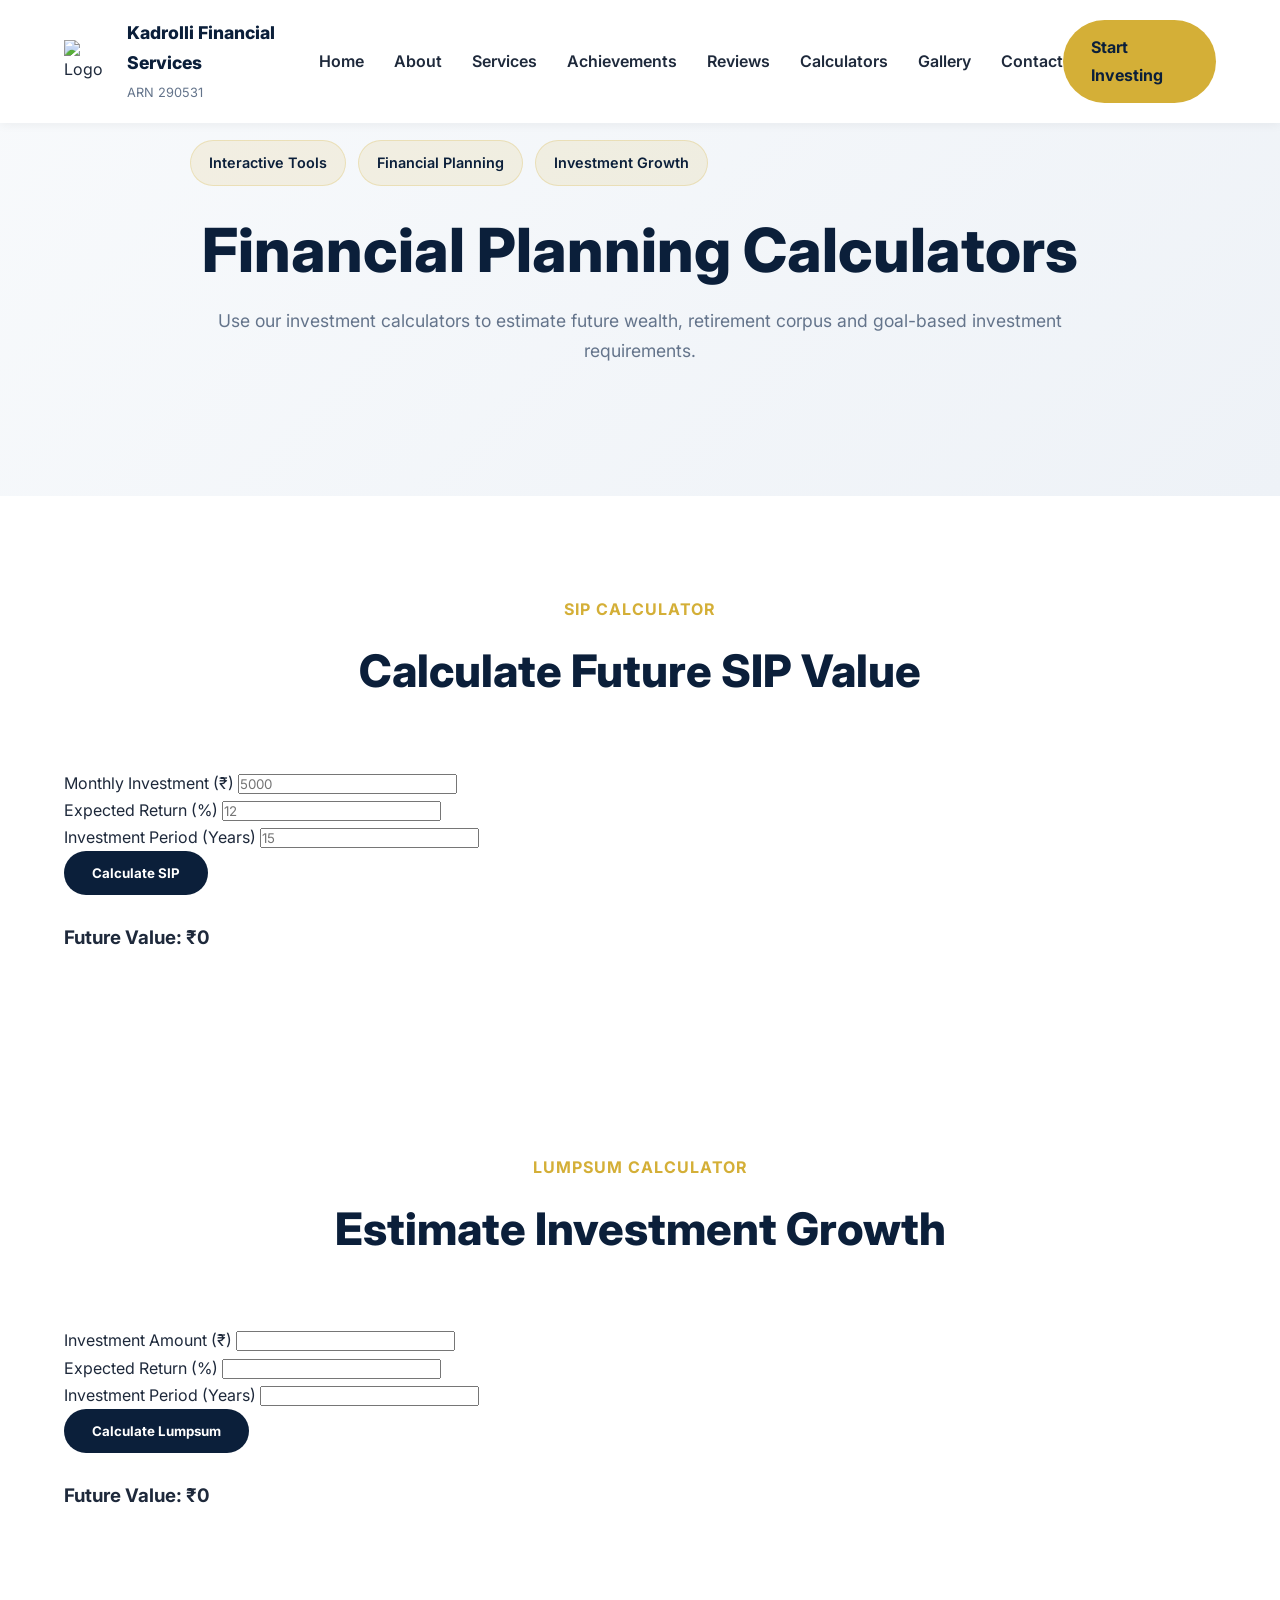
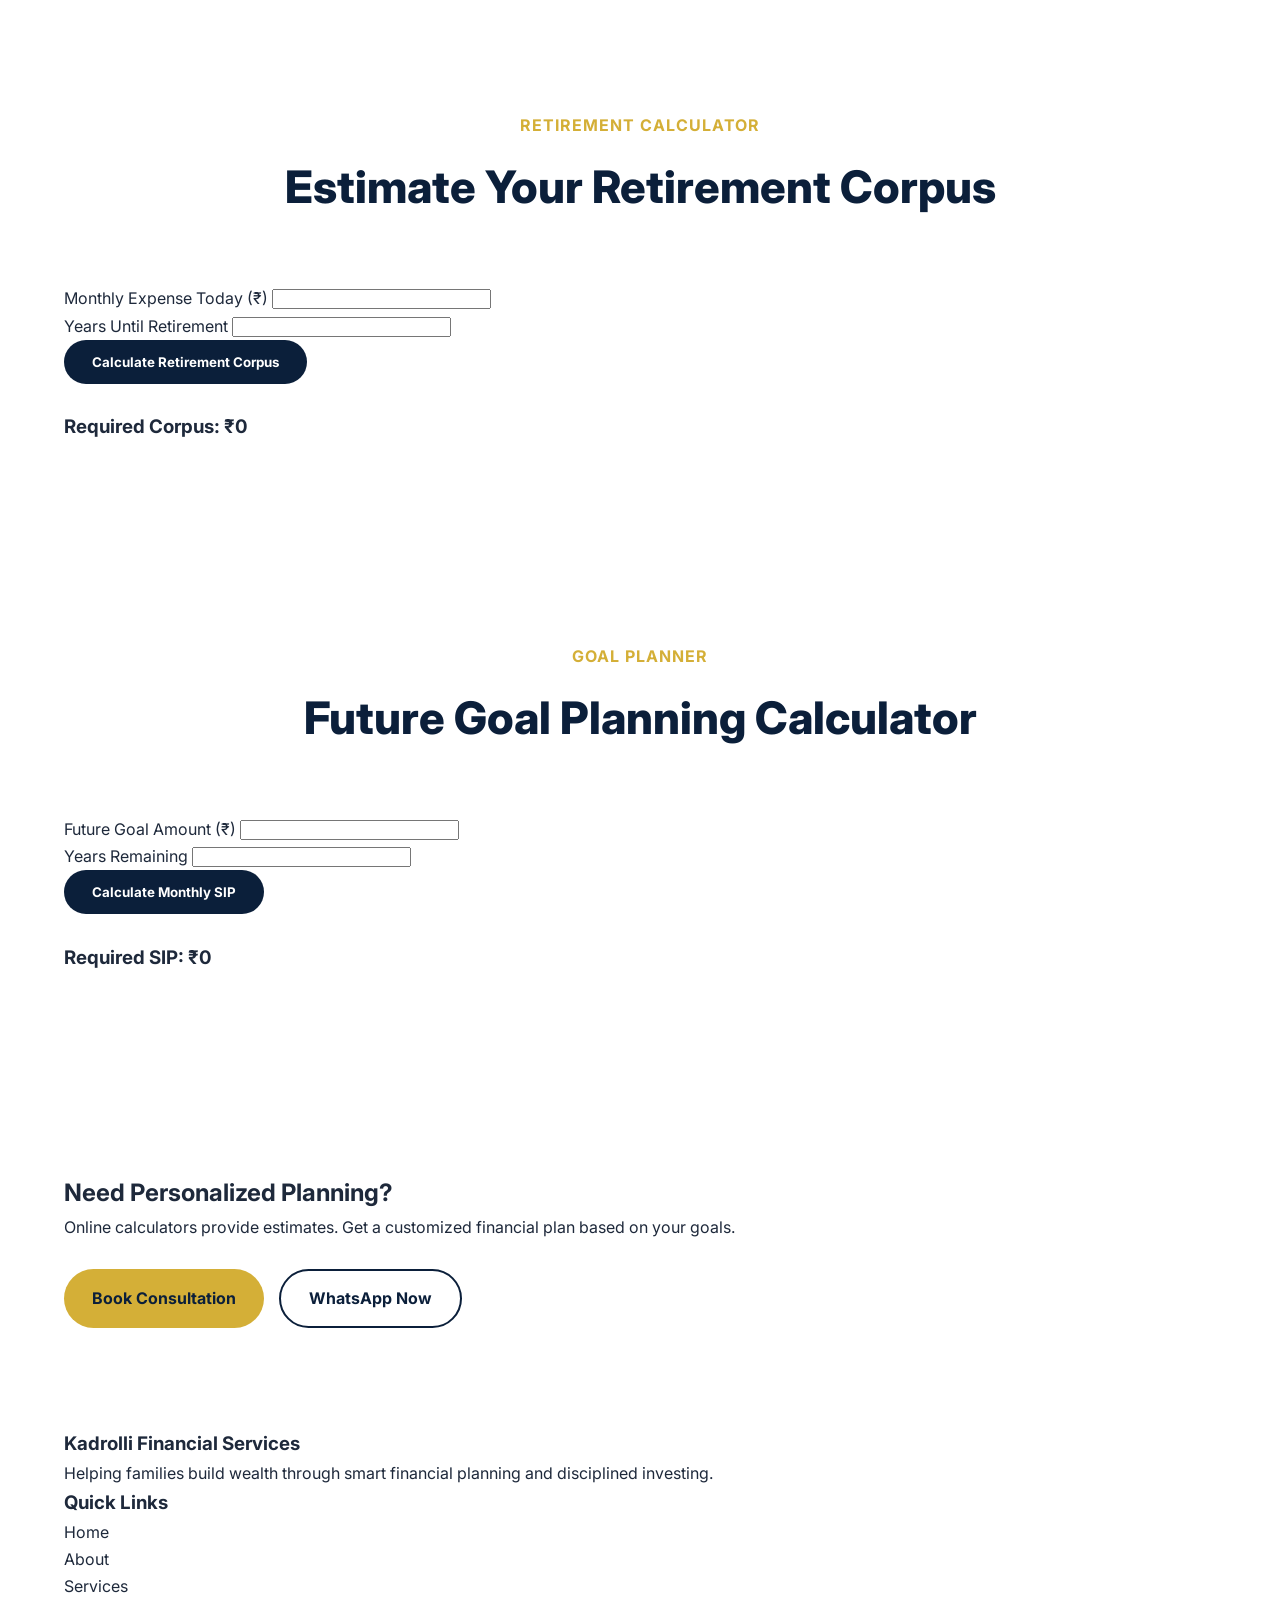
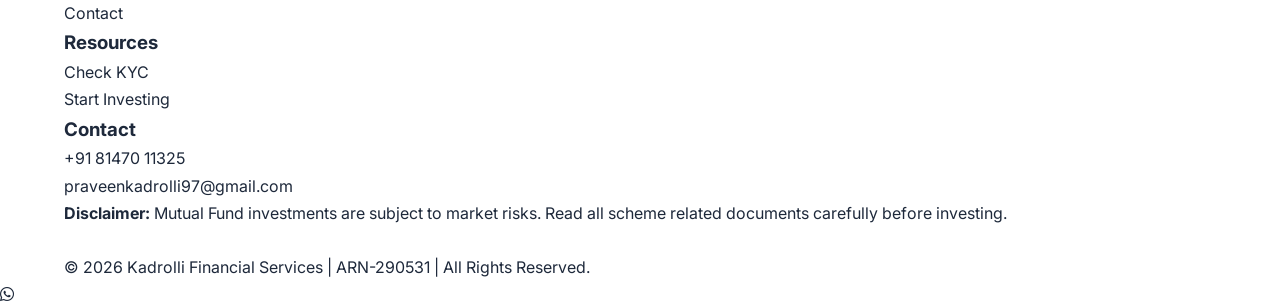
==== calculators.html @ 88af57ea "Update calculators.html" ====
<!DOCTYPE html>
<html lang="en">

<head>

<meta charset="UTF-8">

<meta name="viewport"
content="width=device-width, initial-scale=1.0">

<title>
Financial Calculators | Kadrolli Financial Services
</title>

<meta name="description"
content="Interactive SIP Calculator, Lumpsum Calculator, Goal Calculator and Retirement Calculator by Kadrolli Financial Services.">

<link rel="icon"
href="assets/logo.png">

<link rel="stylesheet"
href="https://cdnjs.cloudflare.com/ajax/libs/font-awesome/6.5.1/css/all.min.css">

<link rel="stylesheet"
href="assets/style.css">

</head>

<body>

<!-- HEADER -->

<header class="header">

<div class="container">

<nav class="navbar">

<a href="index.html" class="logo">

<img src="assets/logo.png" alt="Logo">

<div class="logo-text">

<h3>Kadrolli Financial Services</h3>

<span>ARN 290531</span>

</div>

</a>

<ul class="nav-links">

<li><a href="index.html">Home</a></li>
<li><a href="about.html">About</a></li>
<li><a href="services.html">Services</a></li>
<li><a href="achievements.html">Achievements</a></li>
<li><a href="reviews.html">Reviews</a></li>
<li><a href="calculators.html">Calculators</a></li>
<li><a href="gallery.html">Gallery</a></li>
<li><a href="contact.html">Contact</a></li>

</ul>

<a href="https://connectplus.kotaksecurities.com/app/refer/BZ1FZG"
target="_blank"
class="btn btn-gold">

Start Investing

</a>

</nav>

</div>

</header>

<!-- HERO -->

<section class="hero">

<div class="container">

<div class="hero-content"
style="text-align:center;max-width:900px;margin:auto;">

<div class="hero-badges">

<span>Interactive Tools</span>
<span>Financial Planning</span>
<span>Investment Growth</span>

</div>

<h1>

Financial Planning Calculators

</h1>

<p>

Use our investment calculators to estimate future wealth,
retirement corpus and goal-based investment requirements.

</p>

</div>

</div>

</section>

<!-- SIP CALCULATOR -->

<section class="section">

<div class="container">

<div class="section-title">

<span>SIP Calculator</span>

<h2>

Calculate Future SIP Value

</h2>

</div>

<div class="contact-card">

<div class="form-group">

<label>Monthly Investment (₹)</label>

<input type="number"
id="sipAmount"
class="form-control"
placeholder="5000">

</div>

<div class="form-group">

<label>Expected Return (%)</label>

<input type="number"
id="sipReturn"
class="form-control"
placeholder="12">

</div>

<div class="form-group">

<label>Investment Period (Years)</label>

<input type="number"
id="sipYears"
class="form-control"
placeholder="15">

</div>

<button class="btn btn-primary"
onclick="calculateSIPResult()">

Calculate SIP

</button>

<br><br>

<h3 id="sipResult">

Future Value: ₹0

</h3>

</div>

</div>

</section>

<!-- LUMPSUM CALCULATOR -->

<section class="section process-section">

<div class="container">

<div class="section-title">

<span>Lumpsum Calculator</span>

<h2>

Estimate Investment Growth

</h2>

</div>

<div class="contact-card">

<div class="form-group">

<label>Investment Amount (₹)</label>

<input type="number"
id="lumpsumAmount"
class="form-control">

</div>

<div class="form-group">

<label>Expected Return (%)</label>

<input type="number"
id="lumpsumReturn"
class="form-control">

</div>

<div class="form-group">

<label>Investment Period (Years)</label>

<input type="number"
id="lumpsumYears"
class="form-control">

</div>

<button class="btn btn-primary"
onclick="calculateLumpsumResult()">

Calculate Lumpsum

</button>

<br><br>

<h3 id="lumpsumResult">

Future Value: ₹0

</h3>

</div>

</div>

</section>

  <!-- RETIREMENT CALCULATOR -->

<section class="section">

<div class="container">

<div class="section-title">

<span>Retirement Calculator</span>

<h2>

Estimate Your Retirement Corpus

</h2>

</div>

<div class="contact-card">

<div class="form-group">

<label>Monthly Expense Today (₹)</label>

<input type="number"
id="retExpense"
class="form-control">

</div>

<div class="form-group">

<label>Years Until Retirement</label>

<input type="number"
id="retYears"
class="form-control">

</div>

<button class="btn btn-primary"
onclick="calculateRetirement()">

Calculate Retirement Corpus

</button>

<br><br>

<h3 id="retirementResult">

Required Corpus: ₹0

</h3>

</div>

</div>

</section>

<!-- GOAL CALCULATOR -->

<section class="section process-section">

<div class="container">

<div class="section-title">

<span>Goal Planner</span>

<h2>

Future Goal Planning Calculator

</h2>

</div>

<div class="contact-card">

<div class="form-group">

<label>Future Goal Amount (₹)</label>

<input type="number"
id="goalAmount"
class="form-control">

</div>

<div class="form-group">

<label>Years Remaining</label>

<input type="number"
id="goalYears"
class="form-control">

</div>

<button class="btn btn-primary"
onclick="calculateGoal()">

Calculate Monthly SIP

</button>

<br><br>

<h3 id="goalResult">

Required SIP: ₹0

</h3>

</div>

</div>

</section>

<!-- CTA -->

<section class="section">

<div class="container">

<div class="review-summary">

<h2>

Need Personalized Planning?

</h2>

<p>

Online calculators provide estimates.
Get a customized financial plan based on your goals.

</p>

<br>

<div class="hero-buttons">

<a href="contact.html"
class="btn btn-gold">

Book Consultation

</a>

<a href="https://wa.me/918147011325?text=Hello%20I%20need%20help%20with%20financial%20planning"
target="_blank"
class="btn btn-outline">

WhatsApp Now

</a>

</div>

</div>

</div>

</section>

<!-- CALCULATOR JAVASCRIPT -->

<script>

function calculateSIPResult(){

const amount =
parseFloat(document.getElementById('sipAmount').value);

const rate =
parseFloat(document.getElementById('sipReturn').value);

const years =
parseFloat(document.getElementById('sipYears').value);

const result =
calculateSIP(amount,rate,years);

document.getElementById('sipResult').innerHTML =
"Future Value: ₹" +
Number(result).toLocaleString('en-IN');

}

function calculateLumpsumResult(){

const amount =
parseFloat(document.getElementById('lumpsumAmount').value);

const rate =
parseFloat(document.getElementById('lumpsumReturn').value);

const years =
parseFloat(document.getElementById('lumpsumYears').value);

const result =
calculateLumpsum(amount,rate,years);

document.getElementById('lumpsumResult').innerHTML =
"Future Value: ₹" +
Number(result).toLocaleString('en-IN');

}

function calculateRetirement(){

const expense =
parseFloat(document.getElementById('retExpense').value);

const years =
parseFloat(document.getElementById('retYears').value);

const corpus =
expense * 12 * 25 *
Math.pow(1.06,years);

document.getElementById('retirementResult').innerHTML =
"Required Corpus: ₹" +
Math.round(corpus).toLocaleString('en-IN');

}

function calculateGoal(){

const goal =
parseFloat(document.getElementById('goalAmount').value);

const years =
parseFloat(document.getElementById('goalYears').value);

const sip =
goal / (years * 12);

document.getElementById('goalResult').innerHTML =
"Required SIP: ₹" +
Math.round(sip).toLocaleString('en-IN') +
"/month";

}

</script>

<!-- FOOTER -->

<footer class="footer">

<div class="container">

<div class="footer-grid">

<div>

<h3>

Kadrolli Financial Services

</h3>

<p>

Helping families build wealth through
smart financial planning and disciplined investing.

</p>

</div>

<div>

<h3>

Quick Links

</h3>

<ul>

<li><a href="index.html">Home</a></li>
<li><a href="about.html">About</a></li>
<li><a href="services.html">Services</a></li>
<li><a href="contact.html">Contact</a></li>

</ul>

</div>

<div>

<h3>

Resources

</h3>

<ul>

<li>
<a href="https://www.cvlkra.com/"
target="_blank">

Check KYC

</a>
</li>

<li>
<a href="https://connectplus.kotaksecurities.com/app/refer/BZ1FZG"
target="_blank">

Start Investing

</a>
</li>

</ul>

</div>

<div>

<h3>

Contact

</h3>

<p>

+91 81470 11325

</p>

<p>

praveenkadrolli97@gmail.com

</p>

</div>

</div>

<div class="footer-bottom">

<div class="footer-disclaimer">

<p>

<strong>Disclaimer:</strong>

Mutual Fund investments are subject to market risks.
Read all scheme related documents carefully before investing.

</p>

</div>

<br>

<p>

© 2026 Kadrolli Financial Services |
ARN-290531 |
All Rights Reserved.

</p>

</div>

</div>

</footer>

<!-- WHATSAPP FLOAT -->

<a href="https://wa.me/918147011325?text=Hello%20I%20would%20like%20to%20know%20more%20about%20your%20financial%20services."
class="whatsapp-float"
target="_blank">

<i class="fab fa-whatsapp"></i>

</a>

<script src="assets/script.js"></script>

</body>
</html>
---- assets/style.css ----
/* ==========================================
   KADROLLI FINANCIAL SERVICES
   PREMIUM WEBSITE CSS
   PART 1 - FOUNDATION
========================================== */

/* GOOGLE FONTS */
@import url('https://fonts.googleapis.com/css2?family=Inter:wght@300;400;500;600;700;800;900&family=Poppins:wght@400;500;600;700;800&display=swap');

/* ==========================================
   ROOT VARIABLES
========================================== */

:root {

    /* Brand Colors */

    --primary: #0B1F3A;
    --primary-dark: #071427;
    --secondary: #D4AF37;
    --secondary-light: #F4D03F;

    --white: #ffffff;
    --light: #f8fafc;
    --light-gray: #eef2f7;
    --gray: #64748b;
    --dark: #1e293b;
    --black: #0f172a;

    /* Shadows */

    --shadow-sm: 0 2px 10px rgba(0,0,0,.05);
    --shadow-md: 0 10px 30px rgba(0,0,0,.08);
    --shadow-lg: 0 20px 50px rgba(0,0,0,.12);

    /* Radius */

    --radius-sm: 10px;
    --radius-md: 16px;
    --radius-lg: 24px;
    --radius-xl: 32px;

    /* Transition */

    --transition: all .3s ease;
}

/* ==========================================
   RESET
========================================== */

*{
    margin:0;
    padding:0;
    box-sizing:border-box;
}

html{
    scroll-behavior:smooth;
}

body{
    font-family:'Inter',sans-serif;
    color:var(--dark);
    background:var(--white);
    line-height:1.7;
    overflow-x:hidden;
}

img{
    max-width:100%;
    display:block;
}

a{
    text-decoration:none;
    color:inherit;
}

ul{
    list-style:none;
}

button,
input,
textarea{
    font-family:inherit;
}

/* ==========================================
   GLOBAL CONTAINER
========================================== */

.container{
    width:90%;
    max-width:1300px;
    margin:auto;
}

.section{
    padding:100px 0;
}

.section-title{
    text-align:center;
    margin-bottom:60px;
}

.section-title span{
    color:var(--secondary);
    font-weight:700;
    letter-spacing:1px;
    text-transform:uppercase;
}

.section-title h2{
    font-size:2.8rem;
    font-weight:800;
    margin-top:10px;
    color:var(--primary);
}

.section-title p{
    max-width:700px;
    margin:15px auto 0;
    color:var(--gray);
}

/* ==========================================
   HEADER
========================================== */

.header{
    position:fixed;
    top:0;
    left:0;
    width:100%;
    background:rgba(255,255,255,.95);
    backdrop-filter:blur(12px);
    z-index:1000;
    box-shadow:var(--shadow-sm);
}

.navbar{
    display:flex;
    align-items:center;
    justify-content:space-between;
    padding:18px 0;
}

.logo{
    display:flex;
    align-items:center;
    gap:12px;
}

.logo img{
    width:60px;
    height:auto;
}

.logo-text h3{
    color:var(--primary);
    font-size:1.1rem;
    font-weight:800;
}

.logo-text span{
    font-size:.8rem;
    color:var(--gray);
}

.nav-links{
    display:flex;
    gap:30px;
    align-items:center;
}

.nav-links a{
    font-weight:600;
    color:var(--dark);
    transition:var(--transition);
}

.nav-links a:hover{
    color:var(--secondary);
}

.menu-toggle{
    display:none;
    font-size:1.8rem;
    cursor:pointer;
}

/* ==========================================
   BUTTONS
========================================== */

.btn{
    display:inline-flex;
    align-items:center;
    justify-content:center;
    padding:14px 28px;
    border-radius:50px;
    font-weight:700;
    transition:var(--transition);
    cursor:pointer;
    border:none;
}

.btn-primary{
    background:var(--primary);
    color:var(--white);
}

.btn-primary:hover{
    background:var(--primary-dark);
    transform:translateY(-3px);
}

.btn-gold{
    background:var(--secondary);
    color:var(--primary);
}

.btn-gold:hover{
    transform:translateY(-3px);
    box-shadow:var(--shadow-md);
}

.btn-outline{
    border:2px solid var(--primary);
    color:var(--primary);
    background:transparent;
}

.btn-outline:hover{
    background:var(--primary);
    color:var(--white);
}

/* ==========================================
   HERO SECTION
========================================== */

.hero{
    padding-top:140px;
    padding-bottom:100px;

    background:
    linear-gradient(
    135deg,
    #f8fafc 0%,
    #eef2f7 100%
    );
}

.hero-wrapper{
    display:grid;
    grid-template-columns:1.1fr .9fr;
    align-items:center;
    gap:60px;
}

.hero-content h1{
    font-size:3.8rem;
    line-height:1.15;
    font-weight:800;
    color:var(--primary);
    margin-bottom:20px;
}

.hero-content p{
    font-size:1.1rem;
    color:var(--gray);
    margin-bottom:30px;
}

.hero-badges{
    display:flex;
    flex-wrap:wrap;
    gap:12px;
    margin-bottom:30px;
}

.hero-badges span{
    background:rgba(212,175,55,.12);
    color:var(--primary);
    border:1px solid rgba(212,175,55,.25);
    padding:10px 18px;
    border-radius:50px;
    font-size:.9rem;
    font-weight:600;
}

.hero-buttons{
    display:flex;
    gap:15px;
    flex-wrap:wrap;
}

.hero-image{
    position:relative;
}

.hero-image img{
    width:100%;
    max-width:450px;
    margin:auto;
    border-radius:var(--radius-lg);
    box-shadow:var(--shadow-lg);
}

.hero-card{
    position:absolute;
    bottom:20px;
    left:-20px;
    background:rgba(11,31,58,.95);
    color:var(--white);
    padding:20px;
    border-radius:var(--radius-md);
    box-shadow:var(--shadow-md);
}

.hero-card h4{
    color:var(--secondary);
    font-size:1rem;
}

.hero-card p{
    font-size:.9rem;
    margin-top:5px;
}

/* ==========================================
   TRUST METRICS
========================================== */

.metrics{
    margin-top:70px;
}

.metrics-grid{
    display:grid;
    grid-template-columns:repeat(4,1fr);
    gap:25px;
}

.metric-card{
    background:var(--white);
    padding:35px 25px;
    text-align:center;
    border-radius:var(--radius-md);
    box-shadow:var(--shadow-sm);
    transition:var(--transition);
}

.metric-card:hover{
    transform:translateY(-8px);
    box-shadow:var(--shadow-md);
}

.metric-card h3{
    font-size:2.4rem;
    color:var(--secondary);
    font-weight:800;
}

.metric-card p{
    color:var(--gray);
    margin-top:8px;
    font-weight:600;
}
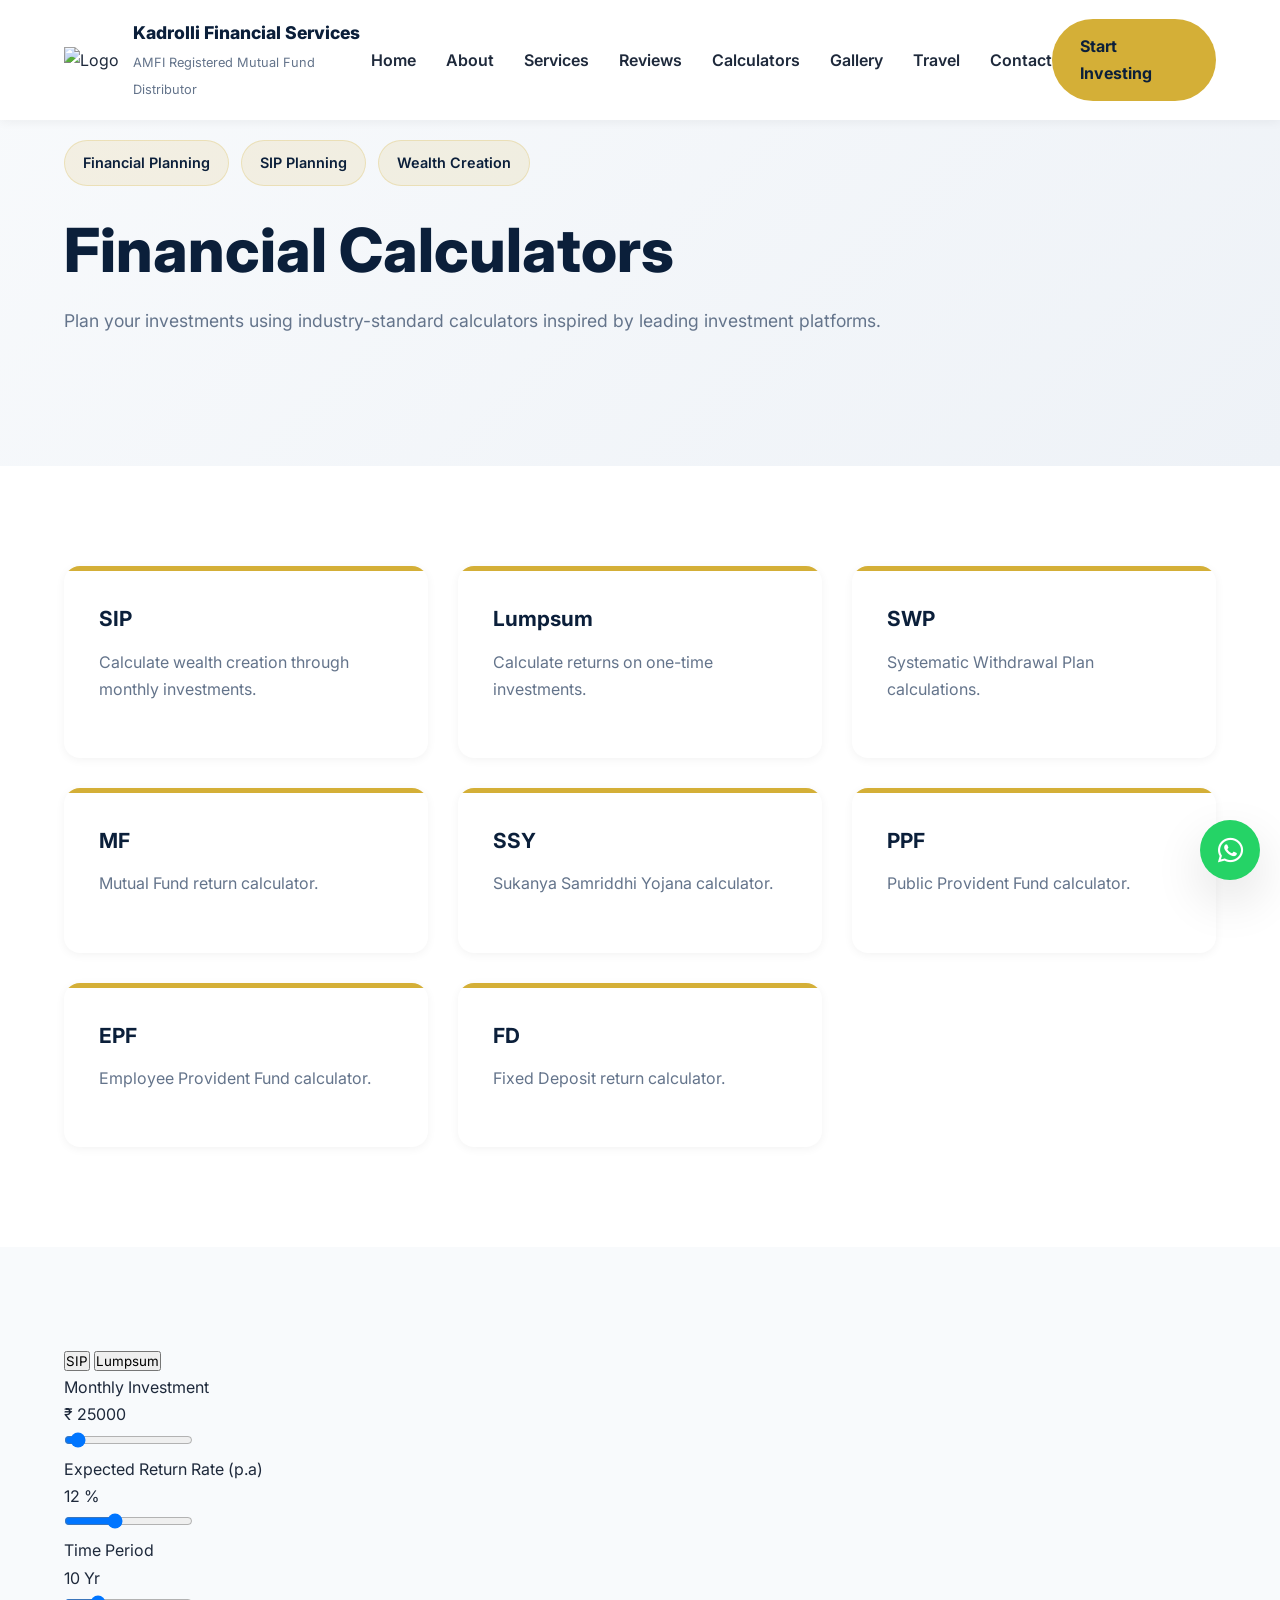
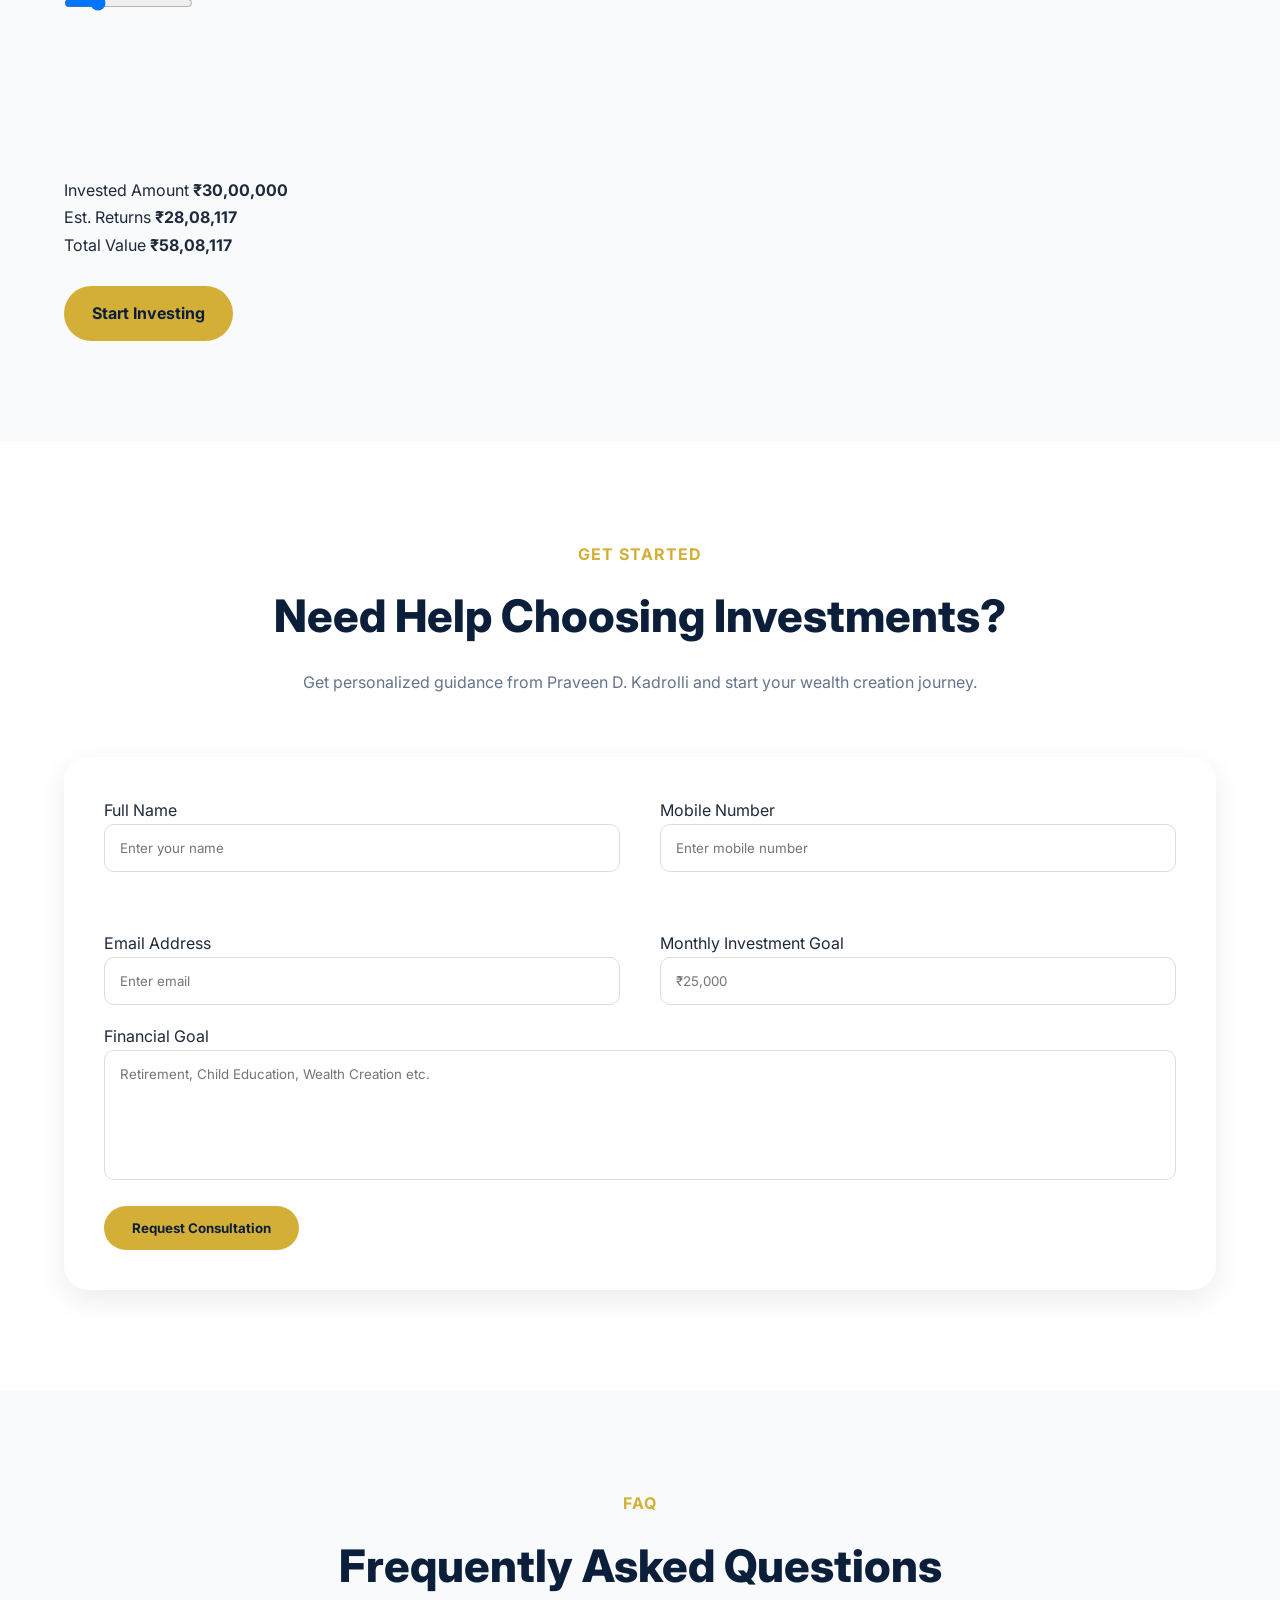
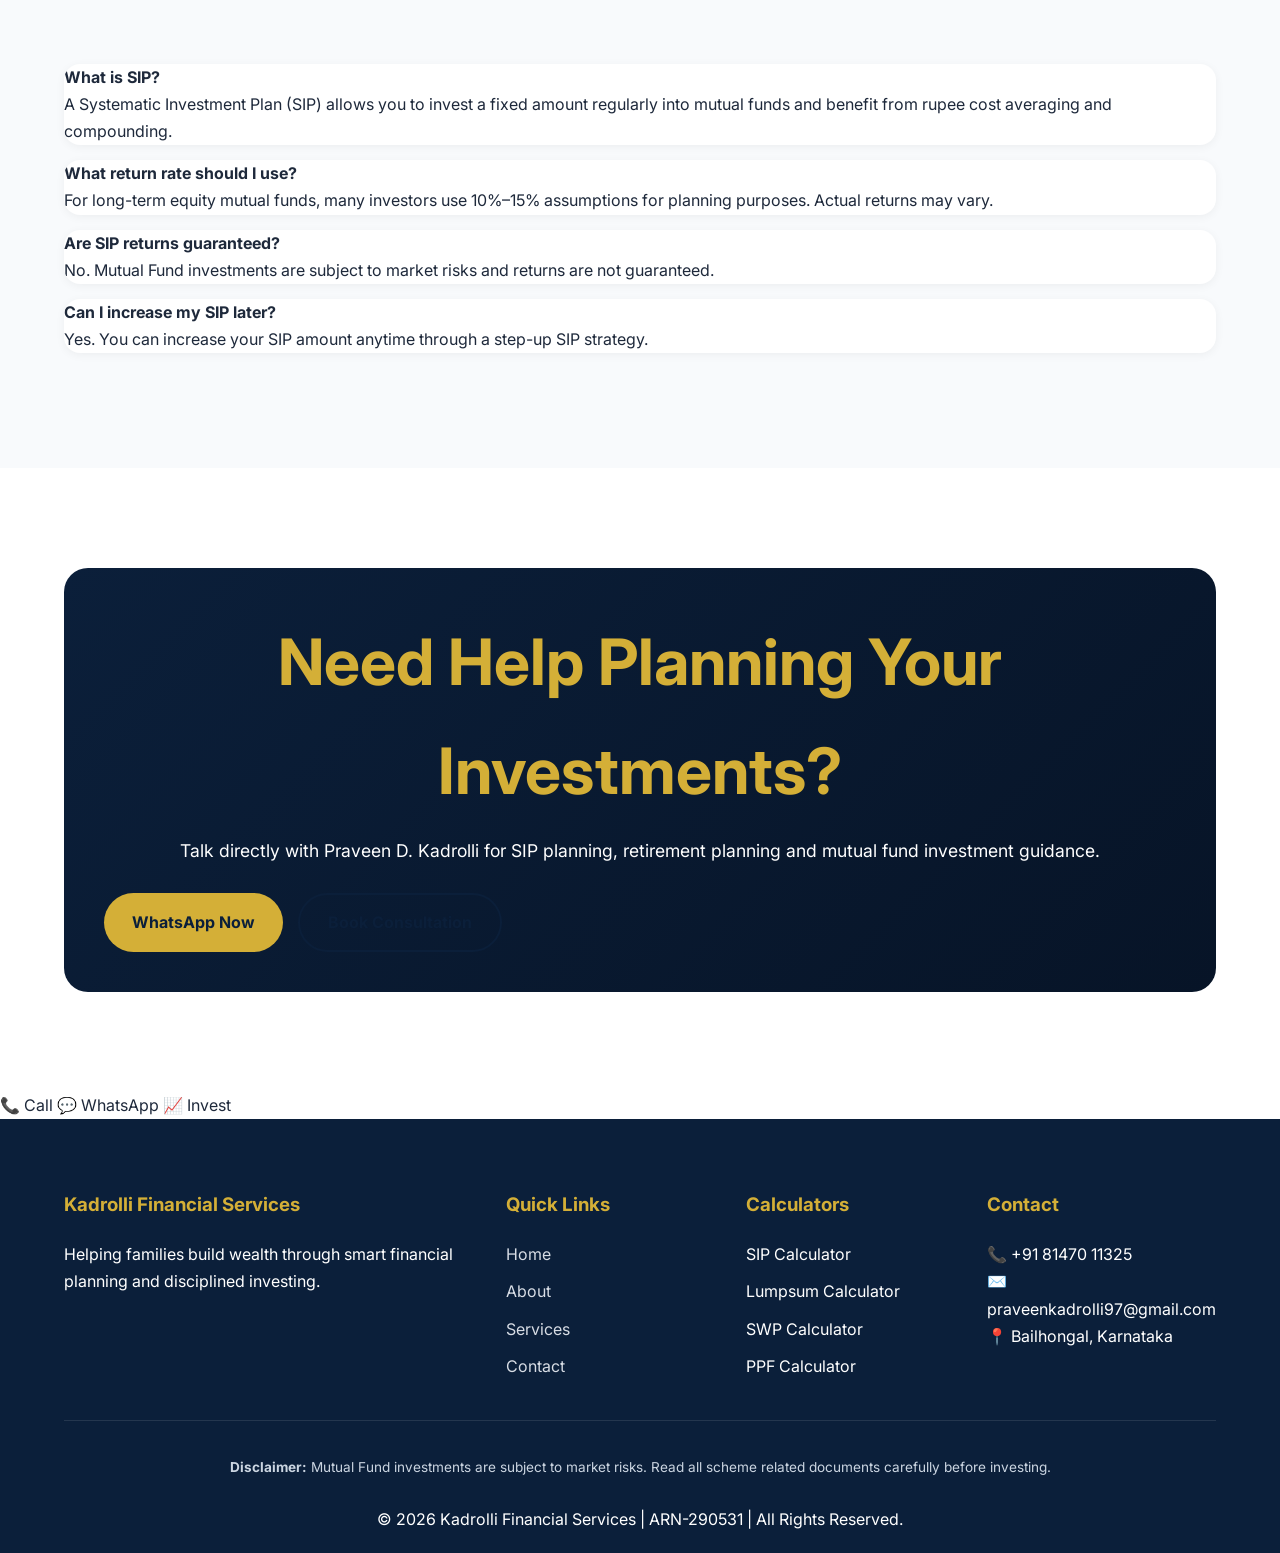
==== commit 54c4ed27: "Update calculators.html" ====
--- a/calculators.html
+++ b/calculators.html
@@ -13,7 +13,7 @@
 </title>
 
 <meta name="description"
-content="Interactive SIP Calculator, Lumpsum Calculator, Goal Calculator and Retirement Calculator by Kadrolli Financial Services.">
+content="SIP, Lumpsum, SWP, PPF, EPF, SSY and Mutual Fund calculators.">
 
 <link rel="icon"
 href="assets/logo.png">
@@ -24,6 +24,8 @@
 <link rel="stylesheet"
 href="assets/style.css">
 
+<script src="https://cdn.jsdelivr.net/npm/chart.js"></script>
+
 </head>
 
 <body>
@@ -36,29 +38,36 @@
 
 <nav class="navbar">
 
-<a href="index.html" class="logo">
-
-<img src="assets/logo.png" alt="Logo">
+<a href="index.html"
+class="logo">
+
+<img src="assets/logo.png"
+alt="Logo">
 
 <div class="logo-text">
 
-<h3>Kadrolli Financial Services</h3>
-
-<span>ARN 290531</span>
+<h3>
+Kadrolli Financial Services
+</h3>
+
+<span>
+AMFI Registered Mutual Fund Distributor
+</span>
 
 </div>
 
 </a>
 
-<ul class="nav-links">
+<ul class="nav-links"
+id="navLinks">
 
 <li><a href="index.html">Home</a></li>
 <li><a href="about.html">About</a></li>
 <li><a href="services.html">Services</a></li>
-<li><a href="achievements.html">Achievements</a></li>
 <li><a href="reviews.html">Reviews</a></li>
 <li><a href="calculators.html">Calculators</a></li>
 <li><a href="gallery.html">Gallery</a></li>
+<li><a href="travel-booking.html">Travel</a></li>
 <li><a href="contact.html">Contact</a></li>
 
 </ul>
@@ -83,27 +92,25 @@
 
 <div class="container">
 
-<div class="hero-content"
-style="text-align:center;max-width:900px;margin:auto;">
+<div class="hero-content text-center">
 
 <div class="hero-badges">
 
-<span>Interactive Tools</span>
 <span>Financial Planning</span>
-<span>Investment Growth</span>
+<span>SIP Planning</span>
+<span>Wealth Creation</span>
 
 </div>
 
 <h1>
 
-Financial Planning Calculators
+Financial Calculators
 
 </h1>
 
 <p>
 
-Use our investment calculators to estimate future wealth,
-retirement corpus and goal-based investment requirements.
+Plan your investments using industry-standard calculators inspired by leading investment platforms.
 
 </p>
 
@@ -113,423 +120,585 @@
 
 </section>
 
+<!-- CALCULATOR CARDS -->
+
+<section class="section">
+
+<div class="container">
+
+<div class="services-grid">
+
+<div class="service-card calc-card active-calc"
+data-target="sip">
+
+<h3>SIP</h3>
+
+<p>
+Calculate wealth creation through monthly investments.
+</p>
+
+</div>
+
+<div class="service-card calc-card"
+data-target="lumpsum">
+
+<h3>Lumpsum</h3>
+
+<p>
+Calculate returns on one-time investments.
+</p>
+
+</div>
+
+<div class="service-card calc-card">
+
+<h3>SWP</h3>
+
+<p>
+Systematic Withdrawal Plan calculations.
+</p>
+
+</div>
+
+<div class="service-card calc-card">
+
+<h3>MF</h3>
+
+<p>
+Mutual Fund return calculator.
+</p>
+
+</div>
+
+<div class="service-card calc-card">
+
+<h3>SSY</h3>
+
+<p>
+Sukanya Samriddhi Yojana calculator.
+</p>
+
+</div>
+
+<div class="service-card calc-card">
+
+<h3>PPF</h3>
+
+<p>
+Public Provident Fund calculator.
+</p>
+
+</div>
+
+<div class="service-card calc-card">
+
+<h3>EPF</h3>
+
+<p>
+Employee Provident Fund calculator.
+</p>
+
+</div>
+
+<div class="service-card calc-card">
+
+<h3>FD</h3>
+
+<p>
+Fixed Deposit return calculator.
+</p>
+
+</div>
+
+</div>
+
+</div>
+
+</section>
+
 <!-- SIP CALCULATOR -->
 
+<section class="section process-section">
+
+<div class="container">
+
+<div class="calculator-wrapper">
+
+<div class="calculator-left">
+
+<div class="calculator-tabs">
+
+<button class="tab-btn active">
+
+SIP
+
+</button>
+
+<button class="tab-btn">
+
+Lumpsum
+
+</button>
+
+</div>
+
+<!-- Monthly Investment -->
+
+<div class="slider-group">
+
+<label>
+
+Monthly Investment
+
+</label>
+
+<div class="slider-value">
+
+₹ <span id="sipAmountText">
+
+25000
+
+</span>
+
+</div>
+
+<input type="range"
+min="500"
+max="500000"
+step="500"
+value="25000"
+id="sipAmount">
+
+</div>
+
+<!-- Return -->
+
+<div class="slider-group">
+
+<label>
+
+Expected Return Rate (p.a)
+
+</label>
+
+<div class="slider-value">
+
+<span id="sipRateText">
+
+12
+
+</span>%
+
+</div>
+
+<input type="range"
+min="1"
+max="30"
+step="1"
+value="12"
+id="sipRate">
+
+</div>
+
+<!-- Time -->
+
+<div class="slider-group">
+
+<label>
+
+Time Period
+
+</label>
+
+<div class="slider-value">
+
+<span id="sipYearsText">
+
+10
+
+</span> Yr
+
+</div>
+
+<input type="range"
+min="1"
+max="40"
+step="1"
+value="10"
+id="sipYears">
+
+</div>
+
+</div>
+
+<div class="calculator-right">
+
+<canvas id="sipChart"></canvas>
+
+<div class="result-box">
+
+<div class="result-row">
+
+<span>
+
+Invested Amount
+
+</span>
+
+<strong id="investedAmount">
+
+₹30,00,000
+
+</strong>
+
+</div>
+
+<div class="result-row">
+
+<span>
+
+Est. Returns
+
+</span>
+
+<strong id="estimatedReturns">
+
+₹28,08,117
+
+</strong>
+
+</div>
+
+<div class="result-row">
+
+<span>
+
+Total Value
+
+</span>
+
+<strong id="totalValue">
+
+₹58,08,117
+
+</strong>
+
+</div>
+
+</div>
+
+<br>
+
+<a href="https://connectplus.kotaksecurities.com/app/refer/BZ1FZG"
+target="_blank"
+class="btn btn-gold">
+
+Start Investing
+
+</a>
+
+</div>
+
+</div>
+
+</div>
+
+</section>
+
+  <!-- LEAD FORM -->
+
 <section class="section">
 
 <div class="container">
 
 <div class="section-title">
 
-<span>SIP Calculator</span>
+<span>Get Started</span>
 
 <h2>
 
-Calculate Future SIP Value
+Need Help Choosing Investments?
 
 </h2>
 
+<p>
+
+Get personalized guidance from Praveen D. Kadrolli and start your wealth creation journey.
+
+</p>
+
 </div>
 
 <div class="contact-card">
 
+<form>
+
+<div class="contact-grid">
+
 <div class="form-group">
 
-<label>Monthly Investment (₹)</label>
-
-<input type="number"
-id="sipAmount"
+<label>
+
+Full Name
+
+</label>
+
+<input type="text"
 class="form-control"
-placeholder="5000">
+placeholder="Enter your name">
 
 </div>
 
 <div class="form-group">
 
-<label>Expected Return (%)</label>
-
-<input type="number"
-id="sipReturn"
+<label>
+
+Mobile Number
+
+</label>
+
+<input type="tel"
 class="form-control"
-placeholder="12">
+placeholder="Enter mobile number">
 
 </div>
 
 <div class="form-group">
 
-<label>Investment Period (Years)</label>
-
-<input type="number"
-id="sipYears"
+<label>
+
+Email Address
+
+</label>
+
+<input type="email"
 class="form-control"
-placeholder="15">
-
-</div>
-
-<button class="btn btn-primary"
-onclick="calculateSIPResult()">
-
-Calculate SIP
+placeholder="Enter email">
+
+</div>
+
+<div class="form-group">
+
+<label>
+
+Monthly Investment Goal
+
+</label>
+
+<input type="text"
+class="form-control"
+placeholder="₹25,000">
+
+</div>
+
+</div>
+
+<div class="form-group">
+
+<label>
+
+Financial Goal
+
+</label>
+
+<textarea class="form-control"
+placeholder="Retirement, Child Education, Wealth Creation etc."></textarea>
+
+</div>
+
+<button type="submit"
+class="btn btn-gold">
+
+Request Consultation
 
 </button>
 
-<br><br>
-
-<h3 id="sipResult">
-
-Future Value: ₹0
+</form>
+
+</div>
+
+</div>
+
+</section>
+
+<!-- FAQ -->
+
+<section class="section process-section">
+
+<div class="container">
+
+<div class="section-title">
+
+<span>FAQ</span>
+
+<h2>
+
+Frequently Asked Questions
+
+</h2>
+
+</div>
+
+<div class="faq-item">
+
+<h4>
+
+What is SIP?
+
+</h4>
+
+<p>
+
+A Systematic Investment Plan (SIP) allows you to invest a fixed amount regularly into mutual funds and benefit from rupee cost averaging and compounding.
+
+</p>
+
+</div>
+
+<div class="faq-item">
+
+<h4>
+
+What return rate should I use?
+
+</h4>
+
+<p>
+
+For long-term equity mutual funds, many investors use 10%–15% assumptions for planning purposes. Actual returns may vary.
+
+</p>
+
+</div>
+
+<div class="faq-item">
+
+<h4>
+
+Are SIP returns guaranteed?
+
+</h4>
+
+<p>
+
+No. Mutual Fund investments are subject to market risks and returns are not guaranteed.
+
+</p>
+
+</div>
+
+<div class="faq-item">
+
+<h4>
+
+Can I increase my SIP later?
+
+</h4>
+
+<p>
+
+Yes. You can increase your SIP amount anytime through a step-up SIP strategy.
+
+</p>
+
+</div>
+
+</div>
+
+</section>
+
+<!-- WHATSAPP CTA -->
+
+<section class="section">
+
+<div class="container">
+
+<div class="review-summary">
+
+<h2>
+
+Need Help Planning Your Investments?
+
+</h2>
+
+<p>
+
+Talk directly with Praveen D. Kadrolli for SIP planning, retirement planning and mutual fund investment guidance.
+
+</p>
+
+<br>
+
+<div class="hero-buttons">
+
+<a href="https://wa.me/918147011325?text=Hello%20I%20would%20like%20help%20with%20investment%20planning"
+target="_blank"
+class="btn btn-gold">
+
+WhatsApp Now
+
+</a>
+
+<a href="contact.html"
+class="btn btn-outline">
+
+Book Consultation
+
+</a>
+
+</div>
+
+</div>
+
+</div>
+
+</section>
+
+<!-- MOBILE CTA -->
+
+<div class="mobile-cta">
+
+<a href="tel:+918147011325">
+
+📞 Call
+
+</a>
+
+<a href="https://wa.me/918147011325"
+target="_blank">
+
+💬 WhatsApp
+
+</a>
+
+<a href="https://connectplus.kotaksecurities.com/app/refer/BZ1FZG"
+target="_blank">
+
+📈 Invest
+
+</a>
+
+</div>
+
+<!-- FOOTER -->
+
+<footer class="footer">
+
+<div class="container">
+
+<div class="footer-grid">
+
+<div>
+
+<h3>
+
+Kadrolli Financial Services
 
 </h3>
 
-</div>
-
-</div>
-
-</section>
-
-<!-- LUMPSUM CALCULATOR -->
-
-<section class="section process-section">
-
-<div class="container">
-
-<div class="section-title">
-
-<span>Lumpsum Calculator</span>
-
-<h2>
-
-Estimate Investment Growth
-
-</h2>
-
-</div>
-
-<div class="contact-card">
-
-<div class="form-group">
-
-<label>Investment Amount (₹)</label>
-
-<input type="number"
-id="lumpsumAmount"
-class="form-control">
-
-</div>
-
-<div class="form-group">
-
-<label>Expected Return (%)</label>
-
-<input type="number"
-id="lumpsumReturn"
-class="form-control">
-
-</div>
-
-<div class="form-group">
-
-<label>Investment Period (Years)</label>
-
-<input type="number"
-id="lumpsumYears"
-class="form-control">
-
-</div>
-
-<button class="btn btn-primary"
-onclick="calculateLumpsumResult()">
-
-Calculate Lumpsum
-
-</button>
-
-<br><br>
-
-<h3 id="lumpsumResult">
-
-Future Value: ₹0
-
-</h3>
-
-</div>
-
-</div>
-
-</section>
-
-  <!-- RETIREMENT CALCULATOR -->
-
-<section class="section">
-
-<div class="container">
-
-<div class="section-title">
-
-<span>Retirement Calculator</span>
-
-<h2>
-
-Estimate Your Retirement Corpus
-
-</h2>
-
-</div>
-
-<div class="contact-card">
-
-<div class="form-group">
-
-<label>Monthly Expense Today (₹)</label>
-
-<input type="number"
-id="retExpense"
-class="form-control">
-
-</div>
-
-<div class="form-group">
-
-<label>Years Until Retirement</label>
-
-<input type="number"
-id="retYears"
-class="form-control">
-
-</div>
-
-<button class="btn btn-primary"
-onclick="calculateRetirement()">
-
-Calculate Retirement Corpus
-
-</button>
-
-<br><br>
-
-<h3 id="retirementResult">
-
-Required Corpus: ₹0
-
-</h3>
-
-</div>
-
-</div>
-
-</section>
-
-<!-- GOAL CALCULATOR -->
-
-<section class="section process-section">
-
-<div class="container">
-
-<div class="section-title">
-
-<span>Goal Planner</span>
-
-<h2>
-
-Future Goal Planning Calculator
-
-</h2>
-
-</div>
-
-<div class="contact-card">
-
-<div class="form-group">
-
-<label>Future Goal Amount (₹)</label>
-
-<input type="number"
-id="goalAmount"
-class="form-control">
-
-</div>
-
-<div class="form-group">
-
-<label>Years Remaining</label>
-
-<input type="number"
-id="goalYears"
-class="form-control">
-
-</div>
-
-<button class="btn btn-primary"
-onclick="calculateGoal()">
-
-Calculate Monthly SIP
-
-</button>
-
-<br><br>
-
-<h3 id="goalResult">
-
-Required SIP: ₹0
-
-</h3>
-
-</div>
-
-</div>
-
-</section>
-
-<!-- CTA -->
-
-<section class="section">
-
-<div class="container">
-
-<div class="review-summary">
-
-<h2>
-
-Need Personalized Planning?
-
-</h2>
-
-<p>
-
-Online calculators provide estimates.
-Get a customized financial plan based on your goals.
-
-</p>
-
-<br>
-
-<div class="hero-buttons">
-
-<a href="contact.html"
-class="btn btn-gold">
-
-Book Consultation
-
-</a>
-
-<a href="https://wa.me/918147011325?text=Hello%20I%20need%20help%20with%20financial%20planning"
-target="_blank"
-class="btn btn-outline">
-
-WhatsApp Now
-
-</a>
-
-</div>
-
-</div>
-
-</div>
-
-</section>
-
-<!-- CALCULATOR JAVASCRIPT -->
-
-<script>
-
-function calculateSIPResult(){
-
-const amount =
-parseFloat(document.getElementById('sipAmount').value);
-
-const rate =
-parseFloat(document.getElementById('sipReturn').value);
-
-const years =
-parseFloat(document.getElementById('sipYears').value);
-
-const result =
-calculateSIP(amount,rate,years);
-
-document.getElementById('sipResult').innerHTML =
-"Future Value: ₹" +
-Number(result).toLocaleString('en-IN');
-
-}
-
-function calculateLumpsumResult(){
-
-const amount =
-parseFloat(document.getElementById('lumpsumAmount').value);
-
-const rate =
-parseFloat(document.getElementById('lumpsumReturn').value);
-
-const years =
-parseFloat(document.getElementById('lumpsumYears').value);
-
-const result =
-calculateLumpsum(amount,rate,years);
-
-document.getElementById('lumpsumResult').innerHTML =
-"Future Value: ₹" +
-Number(result).toLocaleString('en-IN');
-
-}
-
-function calculateRetirement(){
-
-const expense =
-parseFloat(document.getElementById('retExpense').value);
-
-const years =
-parseFloat(document.getElementById('retYears').value);
-
-const corpus =
-expense * 12 * 25 *
-Math.pow(1.06,years);
-
-document.getElementById('retirementResult').innerHTML =
-"Required Corpus: ₹" +
-Math.round(corpus).toLocaleString('en-IN');
-
-}
-
-function calculateGoal(){
-
-const goal =
-parseFloat(document.getElementById('goalAmount').value);
-
-const years =
-parseFloat(document.getElementById('goalYears').value);
-
-const sip =
-goal / (years * 12);
-
-document.getElementById('goalResult').innerHTML =
-"Required SIP: ₹" +
-Math.round(sip).toLocaleString('en-IN') +
-"/month";
-
-}
-
-</script>
-
-<!-- FOOTER -->
-
-<footer class="footer">
-
-<div class="container">
-
-<div class="footer-grid">
-
-<div>
-
-<h3>
-
-Kadrolli Financial Services
-
-</h3>
-
-<p>
-
-Helping families build wealth through
-smart financial planning and disciplined investing.
+<p>
+
+Helping families build wealth through smart financial planning and disciplined investing.
 
 </p>
 
@@ -558,29 +727,16 @@
 
 <h3>
 
-Resources
+Calculators
 
 </h3>
 
 <ul>
 
-<li>
-<a href="https://www.cvlkra.com/"
-target="_blank">
-
-Check KYC
-
-</a>
-</li>
-
-<li>
-<a href="https://connectplus.kotaksecurities.com/app/refer/BZ1FZG"
-target="_blank">
-
-Start Investing
-
-</a>
-</li>
+<li>SIP Calculator</li>
+<li>Lumpsum Calculator</li>
+<li>SWP Calculator</li>
+<li>PPF Calculator</li>
 
 </ul>
 
@@ -594,17 +750,11 @@
 
 </h3>
 
-<p>
-
-+91 81470 11325
-
-</p>
-
-<p>
-
-praveenkadrolli97@gmail.com
-
-</p>
+<p>📞 +91 81470 11325</p>
+
+<p>✉️ praveenkadrolli97@gmail.com</p>
+
+<p>📍 Bailhongal, Karnataka</p>
 
 </div>
 
@@ -618,8 +768,7 @@
 
 <strong>Disclaimer:</strong>
 
-Mutual Fund investments are subject to market risks.
-Read all scheme related documents carefully before investing.
+Mutual Fund investments are subject to market risks. Read all scheme related documents carefully before investing.
 
 </p>
 
@@ -629,9 +778,7 @@
 
 <p>
 
-© 2026 Kadrolli Financial Services |
-ARN-290531 |
-All Rights Reserved.
+© 2026 Kadrolli Financial Services | ARN-290531 | All Rights Reserved.
 
 </p>
 
@@ -643,7 +790,7 @@
 
 <!-- WHATSAPP FLOAT -->
 
-<a href="https://wa.me/918147011325?text=Hello%20I%20would%20like%20to%20know%20more%20about%20your%20financial%20services."
+<a href="https://wa.me/918147011325?text=Hello%20I%20would%20like%20help%20with%20investment%20planning"
 class="whatsapp-float"
 target="_blank">
 
@@ -654,4 +801,5 @@
 <script src="assets/script.js"></script>
 
 </body>
+
 </html>
--- a/assets/style.css
+++ b/assets/style.css
@@ -371,3 +371,791 @@
     margin-top:8px;
     font-weight:600;
 }
+
+
+
+/* ==========================================
+   WHY CHOOSE US
+========================================== */
+
+.features-grid{
+    display:grid;
+    grid-template-columns:repeat(4,1fr);
+    gap:25px;
+}
+
+.feature-card{
+    background:var(--white);
+    padding:35px 25px;
+    border-radius:var(--radius-md);
+    box-shadow:var(--shadow-sm);
+    transition:var(--transition);
+    text-align:center;
+    border:1px solid rgba(0,0,0,.04);
+}
+
+.feature-card:hover{
+    transform:translateY(-8px);
+    box-shadow:var(--shadow-md);
+}
+
+.feature-icon{
+    width:70px;
+    height:70px;
+    margin:0 auto 20px;
+    border-radius:50%;
+    background:rgba(212,175,55,.12);
+    color:var(--secondary);
+    display:flex;
+    align-items:center;
+    justify-content:center;
+    font-size:1.8rem;
+}
+
+.feature-card h3{
+    font-size:1.2rem;
+    color:var(--primary);
+    margin-bottom:10px;
+    font-weight:700;
+}
+
+.feature-card p{
+    color:var(--gray);
+    font-size:.95rem;
+}
+
+/* ==========================================
+   SERVICES SECTION
+========================================== */
+
+.services-grid{
+    display:grid;
+    grid-template-columns:repeat(3,1fr);
+    gap:30px;
+}
+
+.service-card{
+    background:var(--white);
+    padding:35px;
+    border-radius:var(--radius-md);
+    box-shadow:var(--shadow-sm);
+    transition:var(--transition);
+    position:relative;
+    overflow:hidden;
+}
+
+.service-card::before{
+    content:"";
+    position:absolute;
+    top:0;
+    left:0;
+    width:100%;
+    height:5px;
+    background:var(--secondary);
+}
+
+.service-card:hover{
+    transform:translateY(-10px);
+    box-shadow:var(--shadow-lg);
+}
+
+.service-icon{
+    width:75px;
+    height:75px;
+    border-radius:50%;
+    background:rgba(212,175,55,.12);
+    color:var(--secondary);
+    display:flex;
+    align-items:center;
+    justify-content:center;
+    font-size:2rem;
+    margin-bottom:20px;
+}
+
+.service-card h3{
+    font-size:1.3rem;
+    color:var(--primary);
+    margin-bottom:12px;
+}
+
+.service-card p{
+    color:var(--gray);
+    margin-bottom:20px;
+}
+
+.service-card ul{
+    display:flex;
+    flex-direction:column;
+    gap:10px;
+}
+
+.service-card ul li{
+    color:var(--dark);
+    font-size:.95rem;
+    position:relative;
+    padding-left:20px;
+}
+
+.service-card ul li::before{
+    content:"✓";
+    position:absolute;
+    left:0;
+    color:var(--secondary);
+    font-weight:700;
+}
+
+/* ==========================================
+   INVESTMENT PROCESS
+========================================== */
+
+.process-section{
+    background:var(--light);
+}
+
+.process-grid{
+    display:grid;
+    grid-template-columns:repeat(5,1fr);
+    gap:20px;
+}
+
+.process-card{
+    background:var(--white);
+    padding:30px 20px;
+    border-radius:var(--radius-md);
+    text-align:center;
+    position:relative;
+    box-shadow:var(--shadow-sm);
+}
+
+.process-number{
+    width:60px;
+    height:60px;
+    margin:0 auto 20px;
+    border-radius:50%;
+    background:var(--primary);
+    color:var(--white);
+    display:flex;
+    align-items:center;
+    justify-content:center;
+    font-weight:800;
+    font-size:1.3rem;
+}
+
+.process-card h3{
+    color:var(--primary);
+    margin-bottom:10px;
+    font-size:1.05rem;
+}
+
+.process-card p{
+    color:var(--gray);
+    font-size:.9rem;
+}
+
+/* ==========================================
+   AWARDS & RECOGNITION
+========================================== */
+
+.awards-grid{
+    display:grid;
+    grid-template-columns:repeat(2,1fr);
+    gap:35px;
+}
+
+.award-card{
+    background:var(--white);
+    border-radius:var(--radius-lg);
+    overflow:hidden;
+    box-shadow:var(--shadow-md);
+    transition:var(--transition);
+}
+
+.award-card:hover{
+    transform:translateY(-10px);
+    box-shadow:var(--shadow-lg);
+}
+
+.award-image{
+    width:100%;
+    height:350px;
+    overflow:hidden;
+}
+
+.award-image img{
+    width:100%;
+    height:100%;
+    object-fit:cover;
+}
+
+.award-content{
+    padding:25px;
+}
+
+.award-content h3{
+    color:var(--primary);
+    font-size:1.3rem;
+    margin-bottom:10px;
+}
+
+.award-content p{
+    color:var(--gray);
+    line-height:1.7;
+}
+
+.award-badge{
+    display:inline-block;
+    background:rgba(212,175,55,.12);
+    color:var(--secondary);
+    padding:8px 14px;
+    border-radius:50px;
+    font-size:.85rem;
+    font-weight:700;
+    margin-bottom:15px;
+}
+
+/* ==========================================
+   TESTIMONIALS
+========================================== */
+
+.testimonials-section{
+    background:var(--light);
+}
+
+.testimonial-slider{
+    position:relative;
+    overflow:hidden;
+}
+
+.testimonial-track{
+    display:flex;
+    gap:25px;
+    transition:transform .5s ease;
+}
+
+.testimonial-card{
+    min-width:350px;
+    background:var(--white);
+    padding:35px;
+    border-radius:var(--radius-lg);
+    box-shadow:var(--shadow-sm);
+    position:relative;
+}
+
+.quote-icon{
+    font-size:3rem;
+    color:rgba(212,175,55,.2);
+    line-height:1;
+    margin-bottom:15px;
+}
+
+.stars{
+    color:#fbbf24;
+    font-size:1.1rem;
+    margin-bottom:15px;
+}
+
+.testimonial-card p{
+    color:var(--dark);
+    margin-bottom:20px;
+    line-height:1.8;
+}
+
+.client-info{
+    display:flex;
+    align-items:center;
+    gap:12px;
+}
+
+.client-avatar{
+    width:55px;
+    height:55px;
+    border-radius:50%;
+    background:var(--primary);
+    color:var(--white);
+    display:flex;
+    align-items:center;
+    justify-content:center;
+    font-weight:700;
+}
+
+.client-details h4{
+    color:var(--primary);
+    font-size:1rem;
+}
+
+.client-details span{
+    color:var(--gray);
+    font-size:.85rem;
+}
+
+.slider-controls{
+    margin-top:30px;
+    display:flex;
+    justify-content:center;
+    gap:15px;
+}
+
+.slider-btn{
+    width:45px;
+    height:45px;
+    border:none;
+    border-radius:50%;
+    background:var(--primary);
+    color:var(--white);
+    cursor:pointer;
+    transition:var(--transition);
+}
+
+.slider-btn:hover{
+    background:var(--secondary);
+    color:var(--primary);
+}
+
+/* ==========================================
+   GOOGLE REVIEW STATS
+========================================== */
+
+.review-stats{
+    margin-bottom:50px;
+}
+
+.review-summary{
+    background:linear-gradient(
+        135deg,
+        var(--primary),
+        var(--primary-dark)
+    );
+    color:var(--white);
+    padding:40px;
+    border-radius:var(--radius-lg);
+    text-align:center;
+}
+
+.review-summary h2{
+    font-size:4rem;
+    color:var(--secondary);
+}
+
+.review-summary p{
+    margin-top:10px;
+    font-size:1.1rem;
+}
+
+.review-summary .stars{
+    font-size:1.5rem;
+    margin-top:10px;
+}
+
+
+
+/* ==========================================
+   CONTACT & LEAD FORMS
+========================================== */
+
+.contact-grid{
+    display:grid;
+    grid-template-columns:1fr 1fr;
+    gap:40px;
+}
+
+.contact-card{
+    background:var(--white);
+    padding:40px;
+    border-radius:var(--radius-lg);
+    box-shadow:var(--shadow-md);
+}
+
+.contact-card h3{
+    color:var(--primary);
+    margin-bottom:20px;
+    font-size:1.6rem;
+}
+
+.contact-info{
+    display:flex;
+    flex-direction:column;
+    gap:18px;
+}
+
+.contact-item{
+    display:flex;
+    gap:15px;
+    align-items:flex-start;
+}
+
+.contact-item i{
+    color:var(--secondary);
+    font-size:1.2rem;
+}
+
+.contact-item h4{
+    color:var(--primary);
+    margin-bottom:5px;
+}
+
+.contact-item p,
+.contact-item a{
+    color:var(--gray);
+}
+
+.form-group{
+    margin-bottom:18px;
+}
+
+.form-control{
+    width:100%;
+    padding:15px;
+    border:1px solid #ddd;
+    border-radius:var(--radius-sm);
+    outline:none;
+    transition:var(--transition);
+}
+
+.form-control:focus{
+    border-color:var(--secondary);
+    box-shadow:0 0 0 3px rgba(212,175,55,.15);
+}
+
+textarea.form-control{
+    resize:none;
+    min-height:130px;
+}
+
+.checkbox-group{
+    display:flex;
+    align-items:flex-start;
+    gap:10px;
+    margin-bottom:20px;
+    font-size:.9rem;
+}
+
+/* ==========================================
+   GALLERY
+========================================== */
+
+.gallery-grid{
+    display:grid;
+    grid-template-columns:repeat(3,1fr);
+    gap:20px;
+}
+
+.gallery-item{
+    overflow:hidden;
+    border-radius:var(--radius-md);
+    box-shadow:var(--shadow-sm);
+}
+
+.gallery-item img{
+    width:100%;
+    height:280px;
+    object-fit:cover;
+    transition:.5s;
+}
+
+.gallery-item:hover img{
+    transform:scale(1.08);
+}
+
+/* ==========================================
+   OFFICE SHOWCASE
+========================================== */
+
+.office-grid{
+    display:grid;
+    grid-template-columns:repeat(3,1fr);
+    gap:25px;
+}
+
+.office-card{
+    background:var(--white);
+    border-radius:var(--radius-md);
+    overflow:hidden;
+    box-shadow:var(--shadow-sm);
+}
+
+.office-card img{
+    width:100%;
+    height:260px;
+    object-fit:cover;
+}
+
+.office-content{
+    padding:20px;
+}
+
+.office-content h3{
+    color:var(--primary);
+    margin-bottom:10px;
+}
+
+/* ==========================================
+   FAQ
+========================================== */
+
+.faq-container{
+    max-width:900px;
+    margin:auto;
+}
+
+.faq-item{
+    background:var(--white);
+    margin-bottom:15px;
+    border-radius:var(--radius-md);
+    overflow:hidden;
+    box-shadow:var(--shadow-sm);
+}
+
+.faq-question{
+    padding:20px;
+    cursor:pointer;
+    font-weight:700;
+    color:var(--primary);
+}
+
+.faq-answer{
+    padding:0 20px 20px;
+    color:var(--gray);
+}
+
+/* ==========================================
+   FOOTER
+========================================== */
+
+.footer{
+    background:var(--primary);
+    color:var(--white);
+    padding:70px 0 20px;
+}
+
+.footer-grid{
+    display:grid;
+    grid-template-columns:2fr 1fr 1fr 1fr;
+    gap:40px;
+}
+
+.footer h3{
+    color:var(--secondary);
+    margin-bottom:20px;
+}
+
+.footer ul{
+    display:flex;
+    flex-direction:column;
+    gap:10px;
+}
+
+.footer ul li a{
+    color:#d8dde5;
+    transition:var(--transition);
+}
+
+.footer ul li a:hover{
+    color:var(--secondary);
+}
+
+.footer-contact p{
+    margin-bottom:10px;
+}
+
+.footer-bottom{
+    border-top:1px solid rgba(255,255,255,.1);
+    margin-top:40px;
+    padding-top:20px;
+    text-align:center;
+}
+
+/* ==========================================
+   FOOTER DISCLAIMER
+========================================== */
+
+.footer-disclaimer{
+    margin-top:15px;
+    text-align:center;
+    font-size:.85rem;
+    color:#cbd5e1;
+    line-height:1.7;
+}
+
+/* ==========================================
+   WHATSAPP BUTTON
+========================================== */
+
+.whatsapp-float{
+    position:fixed;
+    right:20px;
+    bottom:20px;
+    width:60px;
+    height:60px;
+    border-radius:50%;
+    background:#25D366;
+    color:#fff;
+    display:flex;
+    align-items:center;
+    justify-content:center;
+    font-size:1.8rem;
+    z-index:9999;
+    box-shadow:var(--shadow-lg);
+    transition:var(--transition);
+}
+
+.whatsapp-float:hover{
+    transform:scale(1.08);
+}
+
+/* ==========================================
+   ANIMATIONS
+========================================== */
+
+.fade-up{
+    animation:fadeUp .8s ease forwards;
+}
+
+@keyframes fadeUp{
+    from{
+        opacity:0;
+        transform:translateY(40px);
+    }
+    to{
+        opacity:1;
+        transform:translateY(0);
+    }
+}
+
+.float{
+    animation:floating 4s ease-in-out infinite;
+}
+
+@keyframes floating{
+    0%,100%{
+        transform:translateY(0);
+    }
+    50%{
+        transform:translateY(-10px);
+    }
+}
+
+/* ==========================================
+   RESPONSIVE TABLET
+========================================== */
+
+@media(max-width:992px){
+
+.hero-wrapper{
+    grid-template-columns:1fr;
+}
+
+.metrics-grid{
+    grid-template-columns:repeat(2,1fr);
+}
+
+.features-grid{
+    grid-template-columns:repeat(2,1fr);
+}
+
+.services-grid{
+    grid-template-columns:repeat(2,1fr);
+}
+
+.process-grid{
+    grid-template-columns:repeat(2,1fr);
+}
+
+.awards-grid{
+    grid-template-columns:1fr;
+}
+
+.contact-grid{
+    grid-template-columns:1fr;
+}
+
+.footer-grid{
+    grid-template-columns:repeat(2,1fr);
+}
+
+.gallery-grid{
+    grid-template-columns:repeat(2,1fr);
+}
+
+.office-grid{
+    grid-template-columns:repeat(2,1fr);
+}
+
+}
+
+/* ==========================================
+   MOBILE
+========================================== */
+
+@media(max-width:768px){
+
+.section{
+    padding:70px 0;
+}
+
+.hero-content h1{
+    font-size:2.3rem;
+}
+
+.section-title h2{
+    font-size:2rem;
+}
+
+.nav-links{
+    display:none;
+}
+
+.menu-toggle{
+    display:block;
+}
+
+.metrics-grid,
+.features-grid,
+.services-grid,
+.process-grid,
+.gallery-grid,
+.office-grid{
+    grid-template-columns:1fr;
+}
+
+.footer-grid{
+    grid-template-columns:1fr;
+}
+
+.hero-buttons{
+    flex-direction:column;
+}
+
+.btn{
+    width:100%;
+}
+
+.testimonial-card{
+    min-width:100%;
+}
+
+.hero-card{
+    position:static;
+    margin-top:20px;
+}
+
+}
+
+/* ==========================================
+   SMALL MOBILE
+========================================== */
+
+@media(max-width:480px){
+
+.hero-content h1{
+    font-size:2rem;
+}
+
+.metric-card h3{
+    font-size:1.8rem;
+}
+
+.section-title h2{
+    font-size:1.8rem;
+}
+
+}
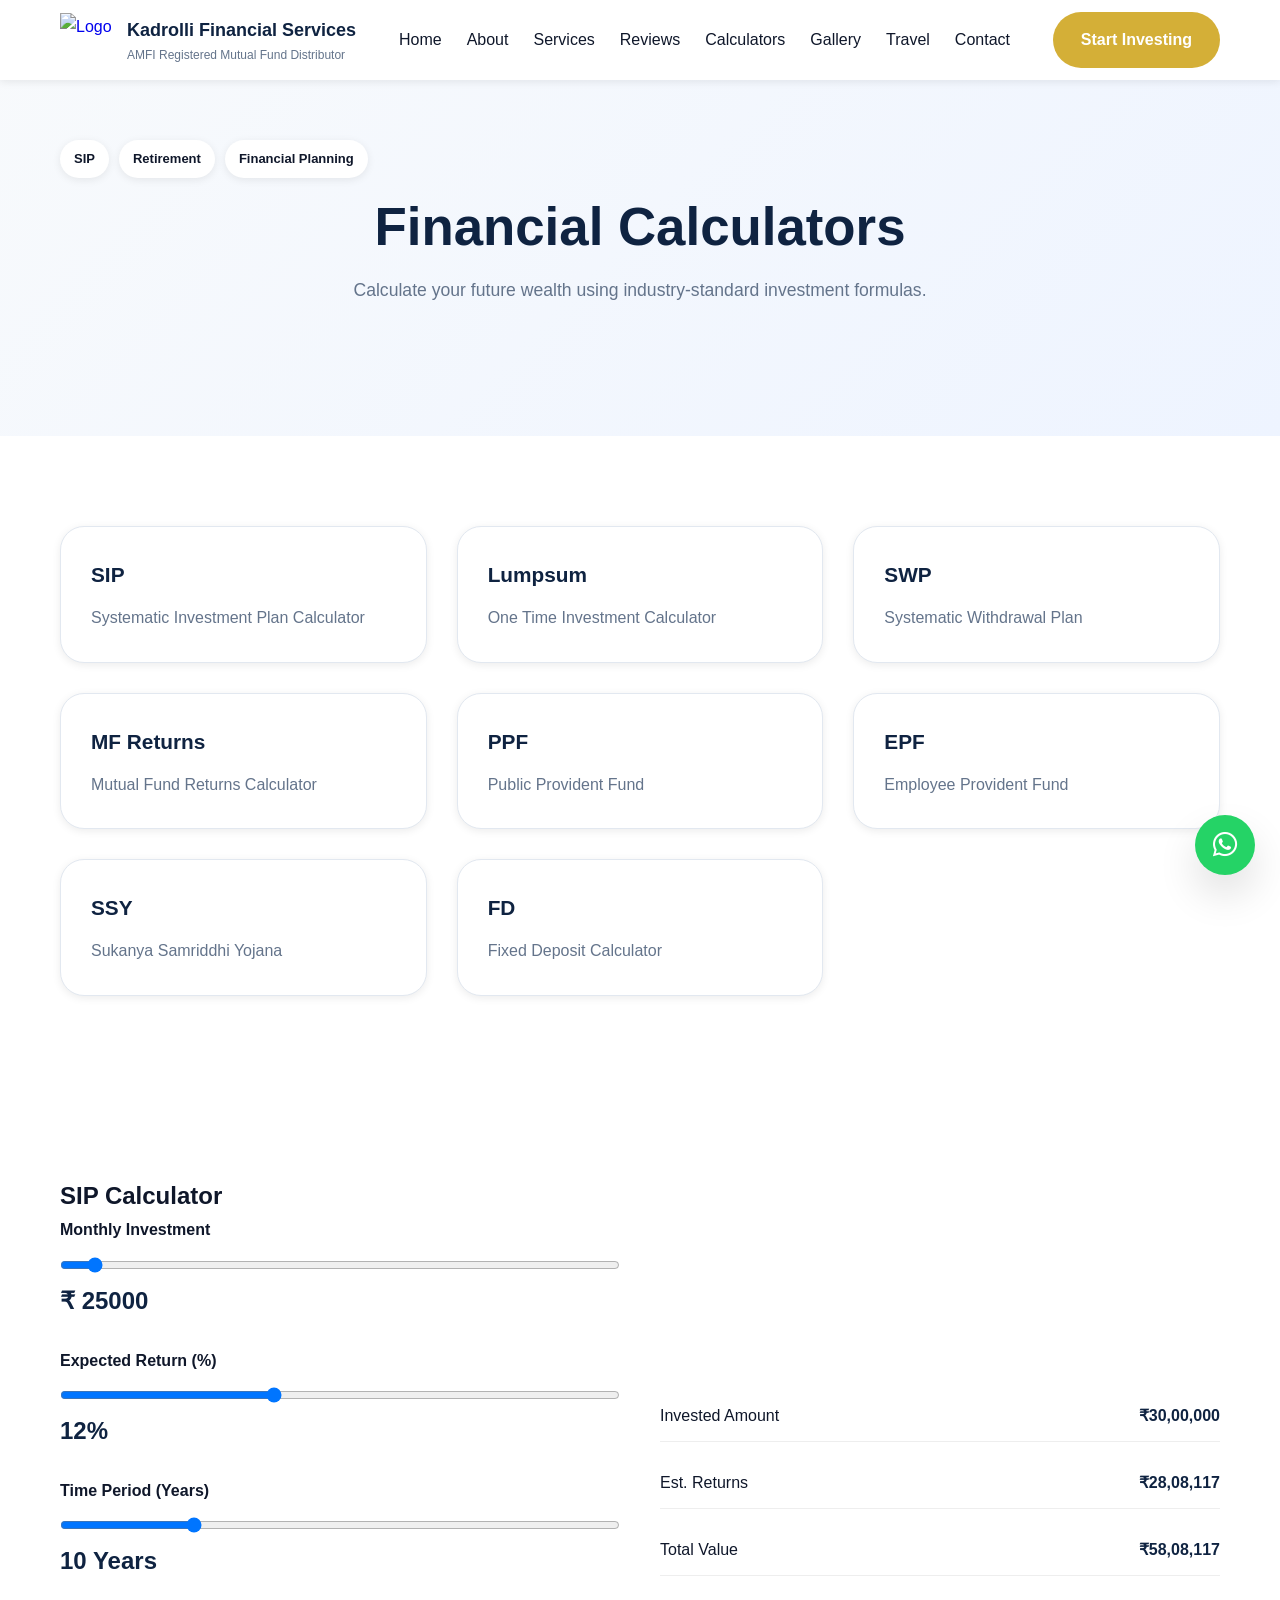
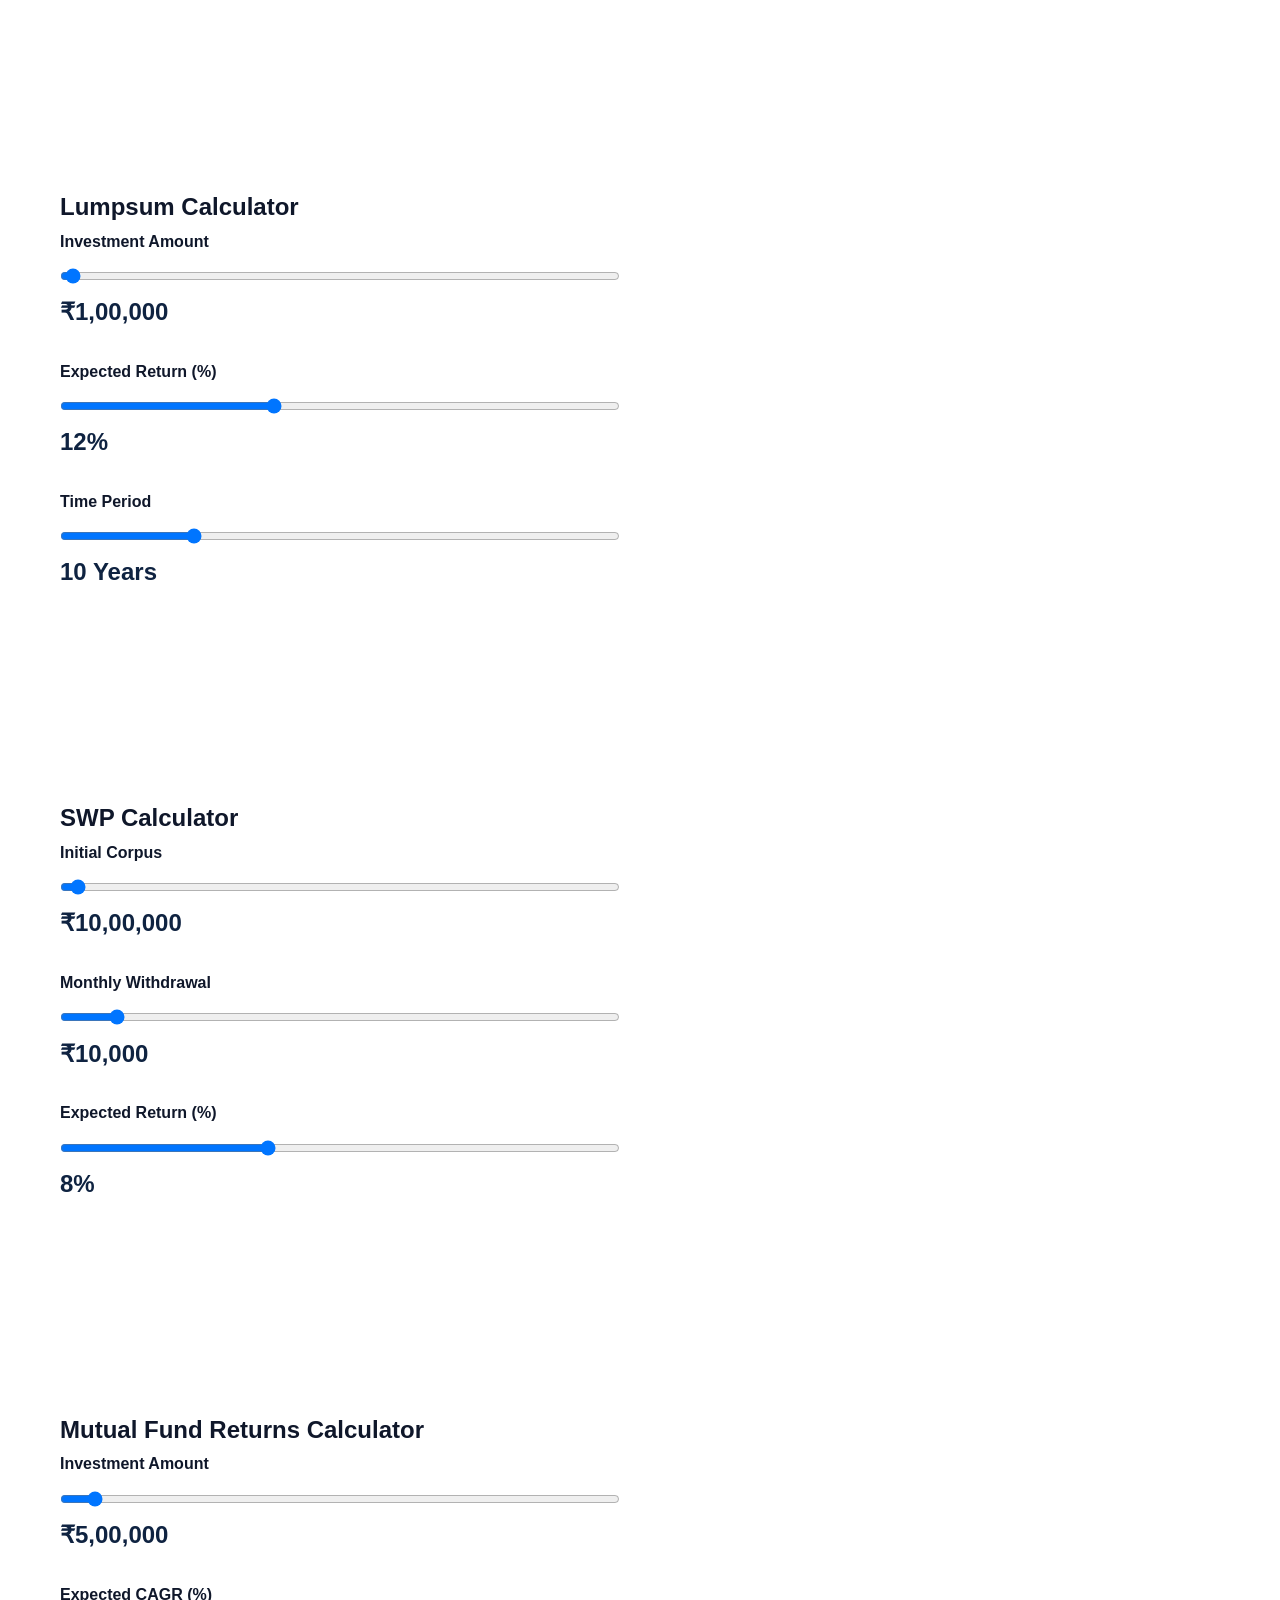
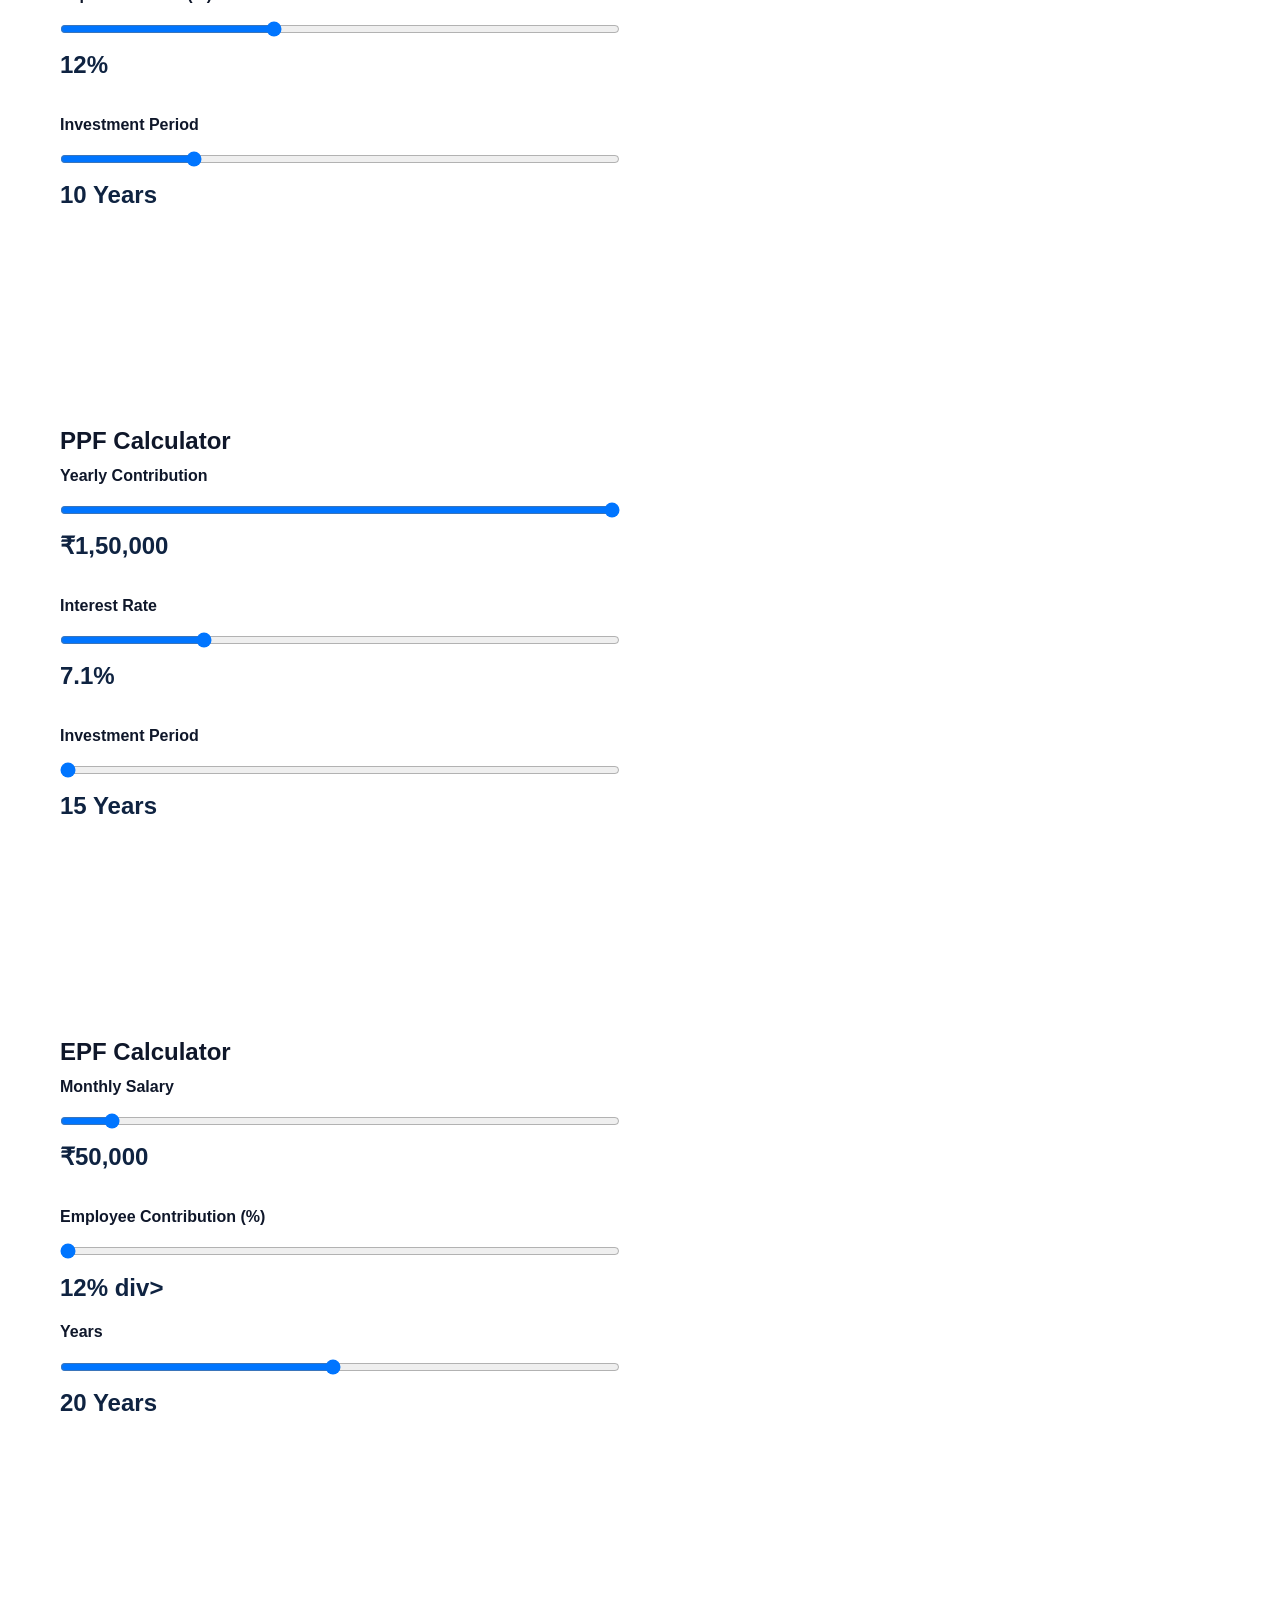
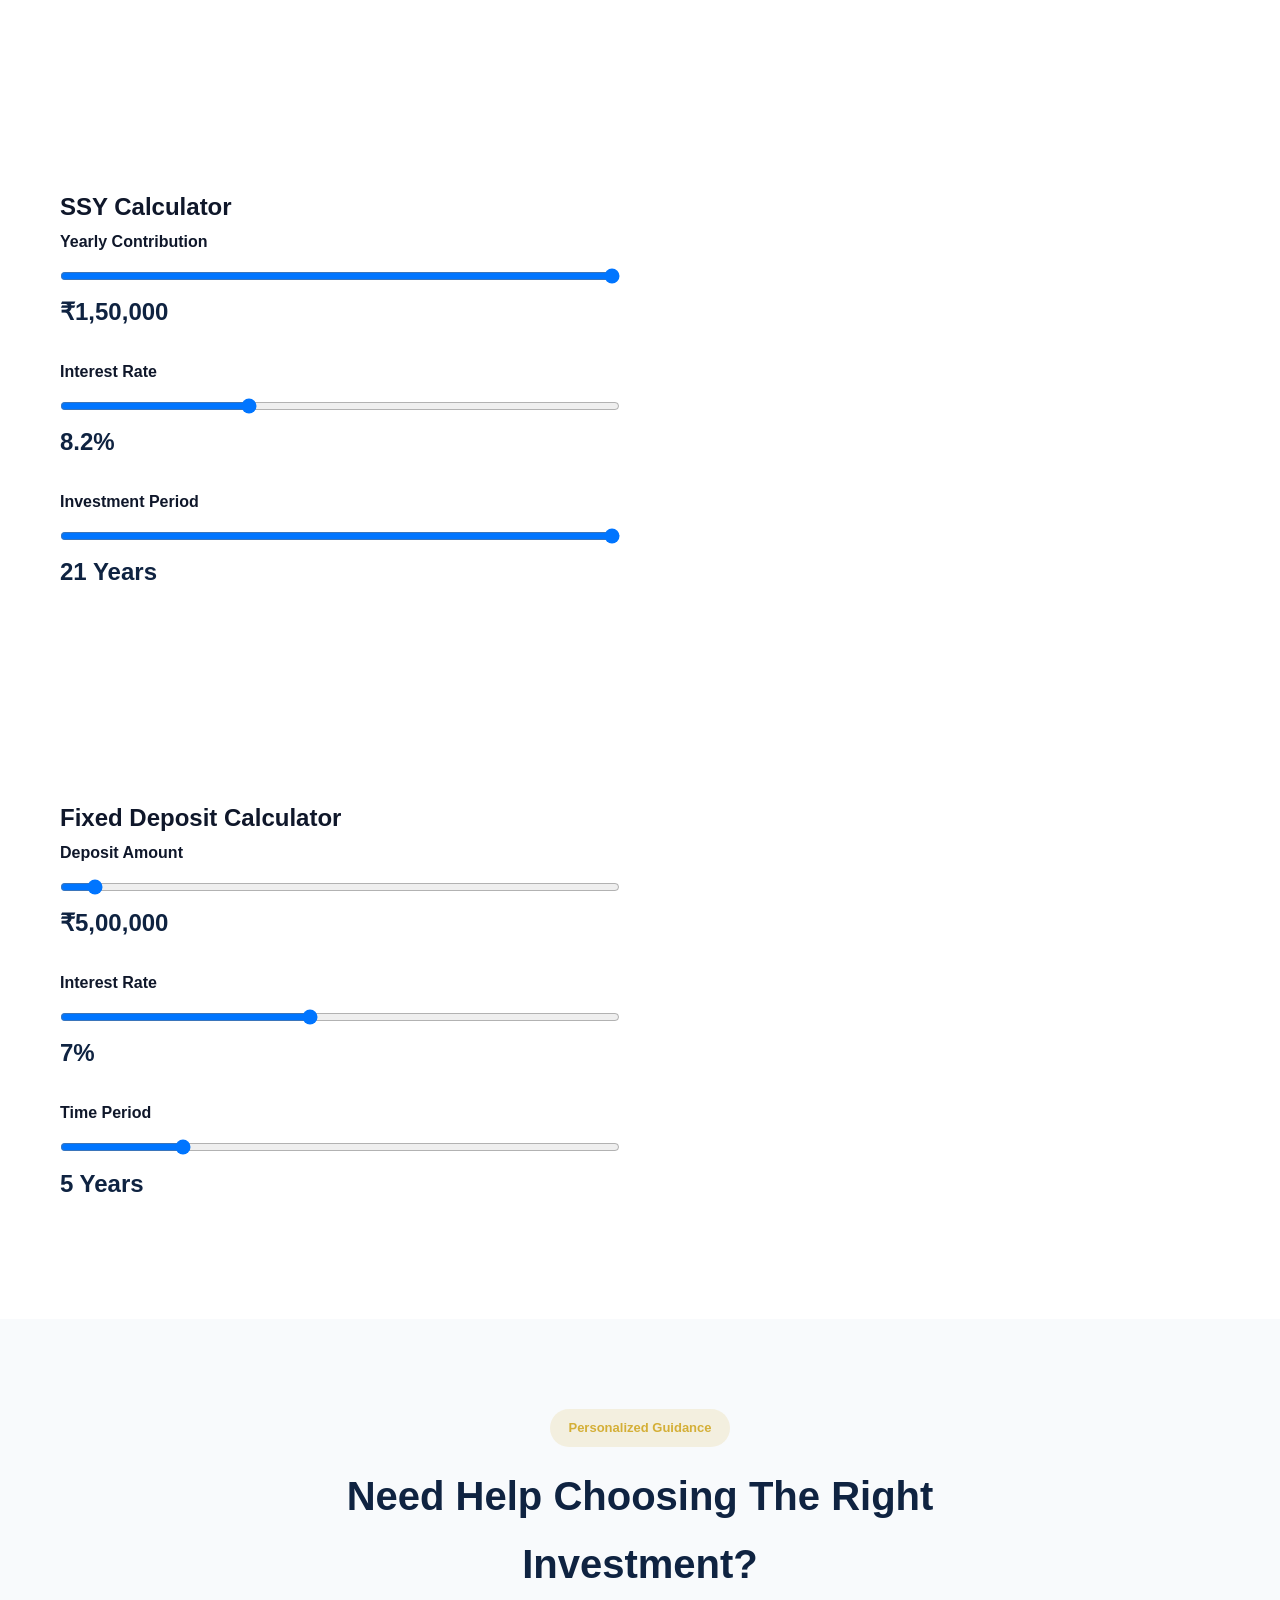
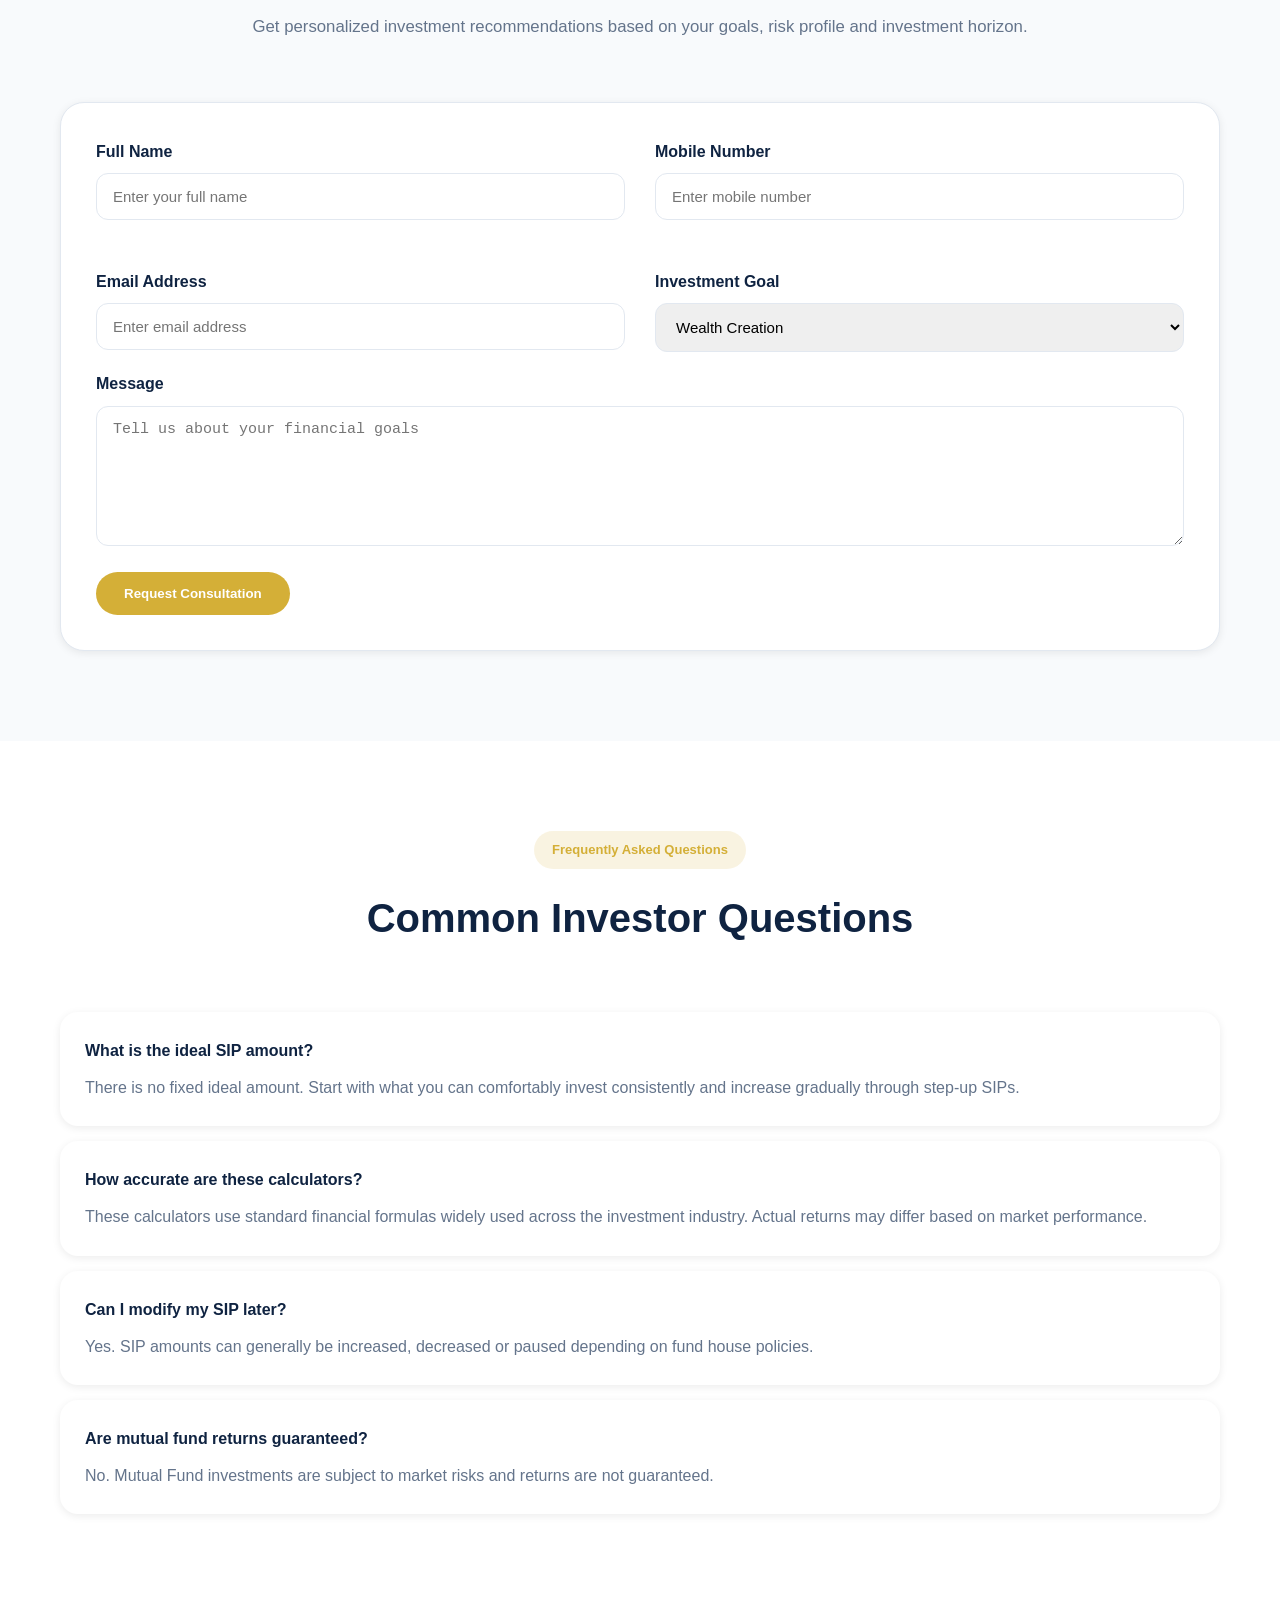
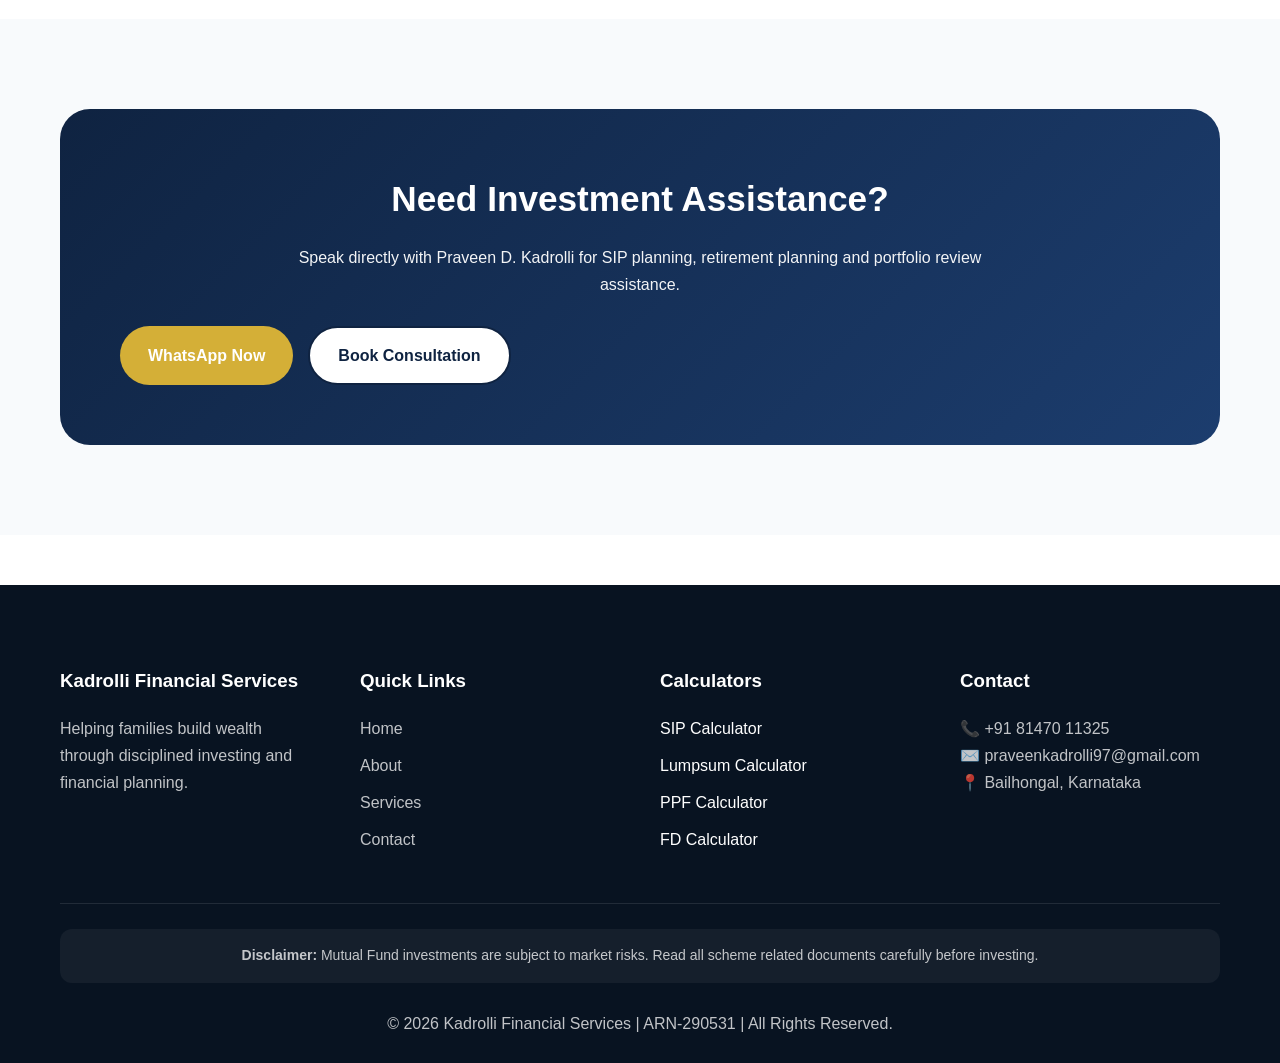
==== commit e04f8b2a: "Update calculators.html" ====
--- a/calculators.html
+++ b/calculators.html
@@ -13,7 +13,7 @@
 </title>
 
 <meta name="description"
-content="SIP, Lumpsum, SWP, PPF, EPF, SSY and Mutual Fund calculators.">
+content="SIP, Lumpsum, SWP, PPF, EPF, SSY and Mutual Fund Calculators.">
 
 <link rel="icon"
 href="assets/logo.png">
@@ -96,9 +96,9 @@
 
 <div class="hero-badges">
 
+<span>SIP</span>
+<span>Retirement</span>
 <span>Financial Planning</span>
-<span>SIP Planning</span>
-<span>Wealth Creation</span>
 
 </div>
 
@@ -110,7 +110,7 @@
 
 <p>
 
-Plan your investments using industry-standard calculators inspired by leading investment platforms.
+Calculate your future wealth using industry-standard investment formulas.
 
 </p>
 
@@ -120,7 +120,7 @@
 
 </section>
 
-<!-- CALCULATOR CARDS -->
+<!-- CALCULATOR SELECTOR -->
 
 <section class="section">
 
@@ -128,84 +128,90 @@
 
 <div class="services-grid">
 
-<div class="service-card calc-card active-calc"
-data-target="sip">
+<div class="service-card calc-selector active-calc"
+data-calculator="sip">
 
 <h3>SIP</h3>
 
 <p>
-Calculate wealth creation through monthly investments.
-</p>
-
-</div>
-
-<div class="service-card calc-card"
-data-target="lumpsum">
+Systematic Investment Plan Calculator
+</p>
+
+</div>
+
+<div class="service-card calc-selector"
+data-calculator="lumpsum">
 
 <h3>Lumpsum</h3>
 
 <p>
-Calculate returns on one-time investments.
-</p>
-
-</div>
-
-<div class="service-card calc-card">
+One Time Investment Calculator
+</p>
+
+</div>
+
+<div class="service-card calc-selector"
+data-calculator="swp">
 
 <h3>SWP</h3>
 
 <p>
-Systematic Withdrawal Plan calculations.
-</p>
-
-</div>
-
-<div class="service-card calc-card">
-
-<h3>MF</h3>
-
-<p>
-Mutual Fund return calculator.
-</p>
-
-</div>
-
-<div class="service-card calc-card">
+Systematic Withdrawal Plan
+</p>
+
+</div>
+
+<div class="service-card calc-selector"
+data-calculator="mf">
+
+<h3>MF Returns</h3>
+
+<p>
+Mutual Fund Returns Calculator
+</p>
+
+</div>
+
+<div class="service-card calc-selector"
+data-calculator="ppf">
+
+<h3>PPF</h3>
+
+<p>
+Public Provident Fund
+</p>
+
+</div>
+
+<div class="service-card calc-selector"
+data-calculator="epf">
+
+<h3>EPF</h3>
+
+<p>
+Employee Provident Fund
+</p>
+
+</div>
+
+<div class="service-card calc-selector"
+data-calculator="ssy">
 
 <h3>SSY</h3>
 
 <p>
-Sukanya Samriddhi Yojana calculator.
-</p>
-
-</div>
-
-<div class="service-card calc-card">
-
-<h3>PPF</h3>
-
-<p>
-Public Provident Fund calculator.
-</p>
-
-</div>
-
-<div class="service-card calc-card">
-
-<h3>EPF</h3>
-
-<p>
-Employee Provident Fund calculator.
-</p>
-
-</div>
-
-<div class="service-card calc-card">
+Sukanya Samriddhi Yojana
+</p>
+
+</div>
+
+<div class="service-card calc-selector"
+data-calculator="fd">
 
 <h3>FD</h3>
 
 <p>
-Fixed Deposit return calculator.
+Fixed Deposit Calculator
 </p>
 
 </div>
@@ -218,7 +224,8 @@
 
 <!-- SIP CALCULATOR -->
 
-<section class="section process-section">
+<section class="section calculator-section"
+id="sip-calculator">
 
 <div class="container">
 
@@ -226,41 +233,11 @@
 
 <div class="calculator-left">
 
-<div class="calculator-tabs">
-
-<button class="tab-btn active">
-
-SIP
-
-</button>
-
-<button class="tab-btn">
-
-Lumpsum
-
-</button>
-
-</div>
-
-<!-- Monthly Investment -->
-
-<div class="slider-group">
-
-<label>
-
-Monthly Investment
-
-</label>
-
-<div class="slider-value">
-
-₹ <span id="sipAmountText">
-
-25000
-
-</span>
-
-</div>
+<h2>SIP Calculator</h2>
+
+<div class="slider-group">
+
+<label>Monthly Investment</label>
 
 <input type="range"
 min="500"
@@ -269,64 +246,48 @@
 value="25000"
 id="sipAmount">
 
-</div>
-
-<!-- Return -->
-
-<div class="slider-group">
-
-<label>
-
-Expected Return Rate (p.a)
-
-</label>
-
-<div class="slider-value">
-
-<span id="sipRateText">
-
-12
-
-</span>%
-
-</div>
+<div class="slider-value">
+
+₹ <span id="sipAmountText">25000</span>
+
+</div>
+
+</div>
+
+<div class="slider-group">
+
+<label>Expected Return (%)</label>
 
 <input type="range"
 min="1"
 max="30"
-step="1"
 value="12"
 id="sipRate">
 
-</div>
-
-<!-- Time -->
-
-<div class="slider-group">
-
-<label>
-
-Time Period
-
-</label>
-
-<div class="slider-value">
-
-<span id="sipYearsText">
-
-10
-
-</span> Yr
-
-</div>
+<div class="slider-value">
+
+<span id="sipRateText">12</span>%
+
+</div>
+
+</div>
+
+<div class="slider-group">
+
+<label>Time Period (Years)</label>
 
 <input type="range"
 min="1"
 max="40"
-step="1"
 value="10"
 id="sipYears">
 
+<div class="slider-value">
+
+<span id="sipYearsText">10</span> Years
+
+</div>
+
 </div>
 
 </div>
@@ -339,302 +300,808 @@
 
 <div class="result-row">
 
-<span>
-
-Invested Amount
-
-</span>
-
-<strong id="investedAmount">
-
+<span>Invested Amount</span>
+
+<strong id="sipInvested">
 ₹30,00,000
-
 </strong>
 
 </div>
 
 <div class="result-row">
 
-<span>
-
-Est. Returns
-
-</span>
-
-<strong id="estimatedReturns">
-
+<span>Est. Returns</span>
+
+<strong id="sipReturns">
 ₹28,08,117
-
 </strong>
 
 </div>
 
 <div class="result-row">
 
-<span>
-
-Total Value
-
-</span>
-
-<strong id="totalValue">
-
+<span>Total Value</span>
+
+<strong id="sipTotal">
 ₹58,08,117
-
 </strong>
 
 </div>
 
 </div>
 
+</div>
+
+</div>
+
+</div>
+
+</section>
+
+<!-- LUMPSUM CALCULATOR -->
+
+<section class="section calculator-section hidden-calculator"
+id="lumpsum-calculator">
+
+<div class="container">
+
+<div class="calculator-wrapper">
+
+<div class="calculator-left">
+
+<h2>Lumpsum Calculator</h2>
+
+<div class="slider-group">
+
+<label>Investment Amount</label>
+
+<input type="range"
+min="1000"
+max="10000000"
+step="1000"
+value="100000">
+
+<div class="slider-value">
+
+₹1,00,000
+
+</div>
+
+</div>
+
+<div class="slider-group">
+
+<label>Expected Return (%)</label>
+
+<input type="range"
+min="1"
+max="30"
+value="12">
+
+<div class="slider-value">
+
+12%
+
+</div>
+
+</div>
+
+<div class="slider-group">
+
+<label>Time Period</label>
+
+<input type="range"
+min="1"
+max="40"
+value="10">
+
+<div class="slider-value">
+
+10 Years
+
+</div>
+
+</div>
+
+</div>
+
+<div class="calculator-right">
+
+<canvas id="lumpsumChart"></canvas>
+
+</div>
+
+</div>
+
+</div>
+
+</section>
+
+<!-- SWP CALCULATOR -->
+
+<section class="section calculator-section hidden-calculator"
+id="swp-calculator">
+
+<div class="container">
+
+<div class="calculator-wrapper">
+
+<div class="calculator-left">
+
+<h2>SWP Calculator</h2>
+
+<div class="slider-group">
+
+<label>Initial Corpus</label>
+
+<input type="range"
+min="100000"
+max="50000000"
+value="1000000">
+
+<div class="slider-value">
+
+₹10,00,000
+
+</div>
+
+</div>
+
+<div class="slider-group">
+
+<label>Monthly Withdrawal</label>
+
+<input type="range"
+min="1000"
+max="100000"
+value="10000">
+
+<div class="slider-value">
+
+₹10,000
+
+</div>
+
+</div>
+
+<div class="slider-group">
+
+<label>Expected Return (%)</label>
+
+<input type="range"
+min="1"
+max="20"
+value="8">
+
+<div class="slider-value">
+
+8%
+
+</div>
+
+</div>
+
+</div>
+
+<div class="calculator-right">
+
+<canvas id="swpChart"></canvas>
+
+</div>
+
+</div>
+
+</div>
+
+</section>
+  <!-- MUTUAL FUND RETURNS CALCULATOR -->
+
+<section class="section calculator-section hidden-calculator"
+id="mf-calculator">
+
+<div class="container">
+
+<div class="calculator-wrapper">
+
+<div class="calculator-left">
+
+<h2>Mutual Fund Returns Calculator</h2>
+
+<div class="slider-group">
+
+<label>Investment Amount</label>
+
+<input type="range"
+min="1000"
+max="10000000"
+value="500000">
+
+<div class="slider-value">
+
+₹5,00,000
+
+</div>
+
+</div>
+
+<div class="slider-group">
+
+<label>Expected CAGR (%)</label>
+
+<input type="range"
+min="1"
+max="30"
+value="12">
+
+<div class="slider-value">
+
+12%
+
+</div>
+
+</div>
+
+<div class="slider-group">
+
+<label>Investment Period</label>
+
+<input type="range"
+min="1"
+max="40"
+value="10">
+
+<div class="slider-value">
+
+10 Years
+
+</div>
+
+</div>
+
+</div>
+
+<div class="calculator-right">
+
+<canvas id="mfChart"></canvas>
+
+</div>
+
+</div>
+
+</div>
+
+</section>
+
+<!-- PPF CALCULATOR -->
+
+<section class="section calculator-section hidden-calculator"
+id="ppf-calculator">
+
+<div class="container">
+
+<div class="calculator-wrapper">
+
+<div class="calculator-left">
+
+<h2>PPF Calculator</h2>
+
+<div class="slider-group">
+
+<label>Yearly Contribution</label>
+
+<input type="range"
+min="500"
+max="150000"
+value="150000">
+
+<div class="slider-value">
+
+₹1,50,000
+
+</div>
+
+</div>
+
+<div class="slider-group">
+
+<label>Interest Rate</label>
+
+<input type="range"
+min="6"
+max="10"
+value="7.1">
+
+<div class="slider-value">
+
+7.1%
+
+</div>
+
+</div>
+
+<div class="slider-group">
+
+<label>Investment Period</label>
+
+<input type="range"
+min="15"
+max="30"
+value="15">
+
+<div class="slider-value">
+
+15 Years
+
+</div>
+
+</div>
+
+</div>
+
+<div class="calculator-right">
+
+<canvas id="ppfChart"></canvas>
+
+</div>
+
+</div>
+
+</div>
+
+</section>
+
+<!-- EPF CALCULATOR -->
+
+<section class="section calculator-section hidden-calculator"
+id="epf-calculator">
+
+<div class="container">
+
+<div class="calculator-wrapper">
+
+<div class="calculator-left">
+
+<h2>EPF Calculator</h2>
+
+<div class="slider-group">
+
+<label>Monthly Salary</label>
+
+<input type="range"
+min="10000"
+max="500000"
+value="50000">
+
+<div class="slider-value">
+
+₹50,000
+
+</div>
+
+</div>
+
+<div class="slider-group">
+
+<label>Employee Contribution (%)</label>
+
+<input type="range"
+min="12"
+max="12"
+value="12">
+
+<div class="slider-value">
+
+12%
+
+div>
+
+</div>
+
+<div class="slider-group">
+
+<label>Years</label>
+
+<input type="range"
+min="1"
+max="40"
+value="20">
+
+<div class="slider-value">
+
+20 Years
+
+</div>
+
+</div>
+
+</div>
+
+<div class="calculator-right">
+
+<canvas id="epfChart"></canvas>
+
+</div>
+
+</div>
+
+</div>
+
+</section>
+
+<!-- SSY CALCULATOR -->
+
+<section class="section calculator-section hidden-calculator"
+id="ssy-calculator">
+
+<div class="container">
+
+<div class="calculator-wrapper">
+
+<div class="calculator-left">
+
+<h2>SSY Calculator</h2>
+
+<div class="slider-group">
+
+<label>Yearly Contribution</label>
+
+<input type="range"
+min="250"
+max="150000"
+value="150000">
+
+<div class="slider-value">
+
+₹1,50,000
+
+</div>
+
+</div>
+
+<div class="slider-group">
+
+<label>Interest Rate</label>
+
+<input type="range"
+min="7"
+max="10"
+value="8.2">
+
+<div class="slider-value">
+
+8.2%
+
+</div>
+
+</div>
+
+<div class="slider-group">
+
+<label>Investment Period</label>
+
+<input type="range"
+min="15"
+max="21"
+value="21">
+
+<div class="slider-value">
+
+21 Years
+
+</div>
+
+</div>
+
+</div>
+
+<div class="calculator-right">
+
+<canvas id="ssyChart"></canvas>
+
+</div>
+
+</div>
+
+</div>
+
+</section>
+
+<!-- FD CALCULATOR -->
+
+<section class="section calculator-section hidden-calculator"
+id="fd-calculator">
+
+<div class="container">
+
+<div class="calculator-wrapper">
+
+<div class="calculator-left">
+
+<h2>Fixed Deposit Calculator</h2>
+
+<div class="slider-group">
+
+<label>Deposit Amount</label>
+
+<input type="range"
+min="1000"
+max="10000000"
+value="500000">
+
+<div class="slider-value">
+
+₹5,00,000
+
+</div>
+
+</div>
+
+<div class="slider-group">
+
+<label>Interest Rate</label>
+
+<input type="range"
+min="3"
+max="12"
+value="7">
+
+<div class="slider-value">
+
+7%
+
+</div>
+
+</div>
+
+<div class="slider-group">
+
+<label>Time Period</label>
+
+<input type="range"
+min="1"
+max="20"
+value="5">
+
+<div class="slider-value">
+
+5 Years
+
+</div>
+
+</div>
+
+</div>
+
+<div class="calculator-right">
+
+<canvas id="fdChart"></canvas>
+
+</div>
+
+</div>
+
+</div>
+
+</section>
+<!-- LEAD GENERATION SECTION -->
+
+<section class="section process-section">
+
+<div class="container">
+
+<div class="section-title">
+
+<span>Personalized Guidance</span>
+
+<h2>
+
+Need Help Choosing The Right Investment?
+
+</h2>
+
+<p>
+
+Get personalized investment recommendations based on your goals, risk profile and investment horizon.
+
+</p>
+
+</div>
+
+<div class="contact-card">
+
+<form action="https://formspree.io/f/your-form-id" method="POST">
+
+<div class="contact-grid">
+
+<div class="form-group">
+
+<label>Full Name</label>
+
+<input type="text"
+class="form-control"
+placeholder="Enter your full name"
+required>
+
+</div>
+
+<div class="form-group">
+
+<label>Mobile Number</label>
+
+<input type="tel"
+class="form-control"
+placeholder="Enter mobile number"
+required>
+
+</div>
+
+<div class="form-group">
+
+<label>Email Address</label>
+
+<input type="email"
+class="form-control"
+placeholder="Enter email address">
+
+</div>
+
+<div class="form-group">
+
+<label>Investment Goal</label>
+
+<select class="form-control">
+
+<option>Wealth Creation</option>
+<option>Retirement Planning</option>
+<option>Child Education</option>
+<option>Tax Saving</option>
+<option>Regular Income</option>
+
+</select>
+
+</div>
+
+</div>
+
+<div class="form-group">
+
+<label>Message</label>
+
+<textarea
+class="form-control"
+placeholder="Tell us about your financial goals"></textarea>
+
+</div>
+
+<button type="submit"
+class="btn btn-gold">
+
+Request Consultation
+
+</button>
+
+</form>
+
+</div>
+
+</div>
+
+</section>
+
+<!-- FAQ SECTION -->
+
+<section class="section">
+
+<div class="container">
+
+<div class="section-title">
+
+<span>Frequently Asked Questions</span>
+
+<h2>
+
+Common Investor Questions
+
+</h2>
+
+</div>
+
+<div class="faq-item">
+
+<h4>
+
+What is the ideal SIP amount?
+
+</h4>
+
+<p>
+
+There is no fixed ideal amount. Start with what you can comfortably invest consistently and increase gradually through step-up SIPs.
+
+</p>
+
+</div>
+
+<div class="faq-item">
+
+<h4>
+
+How accurate are these calculators?
+
+</h4>
+
+<p>
+
+These calculators use standard financial formulas widely used across the investment industry. Actual returns may differ based on market performance.
+
+</p>
+
+</div>
+
+<div class="faq-item">
+
+<h4>
+
+Can I modify my SIP later?
+
+</h4>
+
+<p>
+
+Yes. SIP amounts can generally be increased, decreased or paused depending on fund house policies.
+
+</p>
+
+</div>
+
+<div class="faq-item">
+
+<h4>
+
+Are mutual fund returns guaranteed?
+
+</h4>
+
+<p>
+
+No. Mutual Fund investments are subject to market risks and returns are not guaranteed.
+
+</p>
+
+</div>
+
+</div>
+
+</section>
+
+<!-- WHATSAPP CTA -->
+
+<section class="section process-section">
+
+<div class="container">
+
+<div class="review-summary">
+
+<h2>
+
+Need Investment Assistance?
+
+</h2>
+
+<p>
+
+Speak directly with Praveen D. Kadrolli for SIP planning, retirement planning and portfolio review assistance.
+
+</p>
+
 <br>
 
-<a href="https://connectplus.kotaksecurities.com/app/refer/BZ1FZG"
+<div class="hero-buttons">
+
+<a href="https://wa.me/918147011325?text=Hello%20I%20need%20help%20with%20financial%20planning"
 target="_blank"
 class="btn btn-gold">
 
-Start Investing
-
-</a>
-
-</div>
-
-</div>
-
-</div>
-
-</section>
-
-  <!-- LEAD FORM -->
-
-<section class="section">
-
-<div class="container">
-
-<div class="section-title">
-
-<span>Get Started</span>
-
-<h2>
-
-Need Help Choosing Investments?
-
-</h2>
-
-<p>
-
-Get personalized guidance from Praveen D. Kadrolli and start your wealth creation journey.
-
-</p>
-
-</div>
-
-<div class="contact-card">
-
-<form>
-
-<div class="contact-grid">
-
-<div class="form-group">
-
-<label>
-
-Full Name
-
-</label>
-
-<input type="text"
-class="form-control"
-placeholder="Enter your name">
-
-</div>
-
-<div class="form-group">
-
-<label>
-
-Mobile Number
-
-</label>
-
-<input type="tel"
-class="form-control"
-placeholder="Enter mobile number">
-
-</div>
-
-<div class="form-group">
-
-<label>
-
-Email Address
-
-</label>
-
-<input type="email"
-class="form-control"
-placeholder="Enter email">
-
-</div>
-
-<div class="form-group">
-
-<label>
-
-Monthly Investment Goal
-
-</label>
-
-<input type="text"
-class="form-control"
-placeholder="₹25,000">
-
-</div>
-
-</div>
-
-<div class="form-group">
-
-<label>
-
-Financial Goal
-
-</label>
-
-<textarea class="form-control"
-placeholder="Retirement, Child Education, Wealth Creation etc."></textarea>
-
-</div>
-
-<button type="submit"
-class="btn btn-gold">
-
-Request Consultation
-
-</button>
-
-</form>
-
-</div>
-
-</div>
-
-</section>
-
-<!-- FAQ -->
-
-<section class="section process-section">
-
-<div class="container">
-
-<div class="section-title">
-
-<span>FAQ</span>
-
-<h2>
-
-Frequently Asked Questions
-
-</h2>
-
-</div>
-
-<div class="faq-item">
-
-<h4>
-
-What is SIP?
-
-</h4>
-
-<p>
-
-A Systematic Investment Plan (SIP) allows you to invest a fixed amount regularly into mutual funds and benefit from rupee cost averaging and compounding.
-
-</p>
-
-</div>
-
-<div class="faq-item">
-
-<h4>
-
-What return rate should I use?
-
-</h4>
-
-<p>
-
-For long-term equity mutual funds, many investors use 10%–15% assumptions for planning purposes. Actual returns may vary.
-
-</p>
-
-</div>
-
-<div class="faq-item">
-
-<h4>
-
-Are SIP returns guaranteed?
-
-</h4>
-
-<p>
-
-No. Mutual Fund investments are subject to market risks and returns are not guaranteed.
-
-</p>
-
-</div>
-
-<div class="faq-item">
-
-<h4>
-
-Can I increase my SIP later?
-
-</h4>
-
-<p>
-
-Yes. You can increase your SIP amount anytime through a step-up SIP strategy.
-
-</p>
-
-</div>
-
-</div>
-
-</section>
-
-<!-- WHATSAPP CTA -->
-
-<section class="section">
-
-<div class="container">
-
-<div class="review-summary">
-
-<h2>
-
-Need Help Planning Your Investments?
-
-</h2>
-
-<p>
-
-Talk directly with Praveen D. Kadrolli for SIP planning, retirement planning and mutual fund investment guidance.
-
-</p>
-
-<br>
-
-<div class="hero-buttons">
-
-<a href="https://wa.me/918147011325?text=Hello%20I%20would%20like%20help%20with%20investment%20planning"
-target="_blank"
-class="btn btn-gold">
-
 WhatsApp Now
 
 </a>
@@ -698,7 +1165,7 @@
 
 <p>
 
-Helping families build wealth through smart financial planning and disciplined investing.
+Helping families build wealth through disciplined investing and financial planning.
 
 </p>
 
@@ -735,8 +1202,8 @@
 
 <li>SIP Calculator</li>
 <li>Lumpsum Calculator</li>
-<li>SWP Calculator</li>
 <li>PPF Calculator</li>
+<li>FD Calculator</li>
 
 </ul>
 
@@ -790,7 +1257,7 @@
 
 <!-- WHATSAPP FLOAT -->
 
-<a href="https://wa.me/918147011325?text=Hello%20I%20would%20like%20help%20with%20investment%20planning"
+<a href="https://wa.me/918147011325"
 class="whatsapp-float"
 target="_blank">
 
@@ -801,5 +1268,4 @@
 <script src="assets/script.js"></script>
 
 </body>
-
 </html>
--- a/assets/style.css
+++ b/assets/style.css
@@ -1,1161 +1,2085 @@
-/* ==========================================
+/* =====================================================
    KADROLLI FINANCIAL SERVICES
-   PREMIUM WEBSITE CSS
-   PART 1 - FOUNDATION
-========================================== */
-
-/* GOOGLE FONTS */
-@import url('https://fonts.googleapis.com/css2?family=Inter:wght@300;400;500;600;700;800;900&family=Poppins:wght@400;500;600;700;800&display=swap');
-
-/* ==========================================
-   ROOT VARIABLES
-========================================== */
-
-:root {
-
-    /* Brand Colors */
-
-    --primary: #0B1F3A;
-    --primary-dark: #071427;
-    --secondary: #D4AF37;
-    --secondary-light: #F4D03F;
-
-    --white: #ffffff;
-    --light: #f8fafc;
-    --light-gray: #eef2f7;
-    --gray: #64748b;
-    --dark: #1e293b;
-    --black: #0f172a;
-
-    /* Shadows */
-
-    --shadow-sm: 0 2px 10px rgba(0,0,0,.05);
-    --shadow-md: 0 10px 30px rgba(0,0,0,.08);
-    --shadow-lg: 0 20px 50px rgba(0,0,0,.12);
-
-    /* Radius */
-
-    --radius-sm: 10px;
-    --radius-md: 16px;
-    --radius-lg: 24px;
-    --radius-xl: 32px;
-
-    /* Transition */
-
-    --transition: all .3s ease;
-}
-
-/* ==========================================
-   RESET
-========================================== */
+   PREMIUM FINTECH CSS
+===================================================== */
+
+:root{
+
+--primary:#0f2341;
+--secondary:#1c3d6e;
+--gold:#d4af37;
+--gold-light:#f4d77c;
+--white:#ffffff;
+--light:#f8fafc;
+--gray:#64748b;
+--dark:#0f172a;
+--border:#e2e8f0;
+
+--shadow-sm:0 2px 8px rgba(0,0,0,.08);
+--shadow-md:0 10px 25px rgba(0,0,0,.08);
+--shadow-lg:0 20px 40px rgba(0,0,0,.12);
+
+--radius:16px;
+--transition:.3s ease;
+
+}
 
 *{
-    margin:0;
-    padding:0;
-    box-sizing:border-box;
+margin:0;
+padding:0;
+box-sizing:border-box;
 }
 
 html{
-    scroll-behavior:smooth;
+scroll-behavior:smooth;
 }
 
 body{
-    font-family:'Inter',sans-serif;
-    color:var(--dark);
-    background:var(--white);
-    line-height:1.7;
-    overflow-x:hidden;
+
+font-family:
+"Inter",
+"Segoe UI",
+sans-serif;
+
+line-height:1.7;
+
+background:var(--white);
+
+color:var(--dark);
+
+overflow-x:hidden;
+
 }
 
 img{
-    max-width:100%;
-    display:block;
+max-width:100%;
+display:block;
 }
 
 a{
-    text-decoration:none;
-    color:inherit;
+text-decoration:none;
 }
 
 ul{
-    list-style:none;
-}
-
-button,
-input,
-textarea{
-    font-family:inherit;
-}
-
-/* ==========================================
-   GLOBAL CONTAINER
-========================================== */
+list-style:none;
+}
+
+/* =====================================================
+   CONTAINER
+===================================================== */
 
 .container{
-    width:90%;
-    max-width:1300px;
-    margin:auto;
-}
+
+width:100%;
+max-width:1200px;
+
+margin:auto;
+
+padding-left:20px;
+padding-right:20px;
+
+}
+
+/* =====================================================
+   BUTTONS
+===================================================== */
+
+.btn{
+
+display:inline-flex;
+align-items:center;
+justify-content:center;
+
+padding:14px 28px;
+
+border-radius:50px;
+
+font-weight:600;
+
+transition:var(--transition);
+
+cursor:pointer;
+
+border:none;
+
+}
+
+.btn-primary{
+
+background:var(--primary);
+color:white;
+
+}
+
+.btn-primary:hover{
+
+background:var(--secondary);
+
+transform:translateY(-2px);
+
+}
+
+.btn-gold{
+
+background:var(--gold);
+color:white;
+
+}
+
+.btn-gold:hover{
+
+background:#c89c1e;
+
+transform:translateY(-2px);
+
+}
+
+.btn-outline{
+
+border:2px solid var(--primary);
+
+color:var(--primary);
+
+background:white;
+
+}
+
+.btn-outline:hover{
+
+background:var(--primary);
+color:white;
+
+}
+
+/* =====================================================
+   HEADER
+===================================================== */
+
+.header{
+
+position:fixed;
+
+top:0;
+left:0;
+right:0;
+
+background:white;
+
+z-index:999;
+
+box-shadow:var(--shadow-sm);
+
+}
+
+.navbar{
+
+display:flex;
+
+align-items:center;
+
+justify-content:space-between;
+
+height:80px;
+
+}
+
+.logo{
+
+display:flex;
+
+align-items:center;
+
+gap:12px;
+
+}
+
+.logo img{
+
+width:55px;
+height:55px;
+
+object-fit:contain;
+
+}
+
+.logo-text h3{
+
+font-size:18px;
+
+color:var(--primary);
+
+font-weight:700;
+
+}
+
+.logo-text span{
+
+font-size:12px;
+
+color:var(--gray);
+
+display:block;
+
+}
+
+/* =====================================================
+   NAVIGATION
+===================================================== */
+
+.nav-links{
+
+display:flex;
+
+align-items:center;
+
+gap:25px;
+
+}
+
+.nav-links a{
+
+color:var(--dark);
+
+font-weight:500;
+
+transition:var(--transition);
+
+}
+
+.nav-links a:hover{
+
+color:var(--gold);
+
+}
+
+/* =====================================================
+   MOBILE MENU
+===================================================== */
+
+.hamburger{
+
+display:none;
+
+background:none;
+
+border:none;
+
+font-size:28px;
+
+cursor:pointer;
+
+color:var(--primary);
+
+}
+
+.mobile-actions{
+
+display:none;
+
+align-items:center;
+
+gap:10px;
+
+}
+
+.mobile-invest-btn-top{
+
+background:var(--gold);
+
+color:white;
+
+padding:8px 16px;
+
+border-radius:50px;
+
+font-size:14px;
+
+font-weight:600;
+
+}
+
+.desktop-btn{
+
+display:inline-flex;
+
+}
+
+/* =====================================================
+   HERO
+===================================================== */
+
+.hero{
+
+padding-top:140px;
+padding-bottom:100px;
+
+background:
+linear-gradient(
+135deg,
+#f8fafc 0%,
+#eef4ff 100%
+);
+
+}
+
+.hero-wrapper{
+
+display:grid;
+
+grid-template-columns:
+1fr 1fr;
+
+gap:50px;
+
+align-items:center;
+
+}
+
+.hero-badges{
+
+display:flex;
+
+gap:10px;
+
+margin-bottom:20px;
+
+flex-wrap:wrap;
+
+}
+
+.hero-badges span{
+
+background:white;
+
+padding:8px 14px;
+
+border-radius:50px;
+
+font-size:13px;
+
+font-weight:600;
+
+box-shadow:var(--shadow-sm);
+
+}
+
+.hero h1{
+
+font-size:3.3rem;
+
+line-height:1.1;
+
+margin-bottom:20px;
+
+color:var(--primary);
+
+}
+
+.hero p{
+
+font-size:1.1rem;
+
+color:var(--gray);
+
+margin-bottom:30px;
+
+}
+
+.hero-buttons{
+
+display:flex;
+
+gap:15px;
+
+flex-wrap:wrap;
+
+}
+
+.hero-image{
+
+position:relative;
+
+}
+
+.hero-image img{
+
+border-radius:30px;
+
+box-shadow:var(--shadow-lg);
+
+}
+
+/* =====================================================
+   PROFILE BADGE
+===================================================== */
+
+.profile-badge-card{
+
+position:absolute;
+
+bottom:20px;
+left:20px;
+
+background:white;
+
+padding:15px;
+
+border-radius:16px;
+
+box-shadow:var(--shadow-md);
+
+}
+
+.profile-badge-name{
+
+font-weight:700;
+
+color:var(--primary);
+
+}
+
+.profile-badge-title{
+
+font-size:13px;
+
+color:var(--gray);
+
+}
+
+/* =====================================================
+   SECTIONS
+===================================================== */
 
 .section{
-    padding:100px 0;
+
+padding:90px 0;
+
 }
 
 .section-title{
-    text-align:center;
-    margin-bottom:60px;
+
+text-align:center;
+
+max-width:800px;
+
+margin:0 auto 60px;
+
 }
 
 .section-title span{
-    color:var(--secondary);
-    font-weight:700;
-    letter-spacing:1px;
-    text-transform:uppercase;
+
+display:inline-block;
+
+background:rgba(212,175,55,.15);
+
+color:var(--gold);
+
+padding:8px 18px;
+
+border-radius:50px;
+
+font-size:13px;
+
+font-weight:700;
+
+margin-bottom:15px;
+
 }
 
 .section-title h2{
-    font-size:2.8rem;
-    font-weight:800;
-    margin-top:10px;
-    color:var(--primary);
+
+font-size:2.5rem;
+
+color:var(--primary);
+
+margin-bottom:15px;
+
 }
 
 .section-title p{
-    max-width:700px;
-    margin:15px auto 0;
-    color:var(--gray);
-}
-
-/* ==========================================
-   HEADER
-========================================== */
-
-.header{
-    position:fixed;
-    top:0;
-    left:0;
-    width:100%;
-    background:rgba(255,255,255,.95);
-    backdrop-filter:blur(12px);
-    z-index:1000;
-    box-shadow:var(--shadow-sm);
-}
-
-.navbar{
-    display:flex;
-    align-items:center;
-    justify-content:space-between;
-    padding:18px 0;
-}
-
-.logo{
-    display:flex;
-    align-items:center;
-    gap:12px;
-}
-
-.logo img{
-    width:60px;
-    height:auto;
-}
-
-.logo-text h3{
-    color:var(--primary);
-    font-size:1.1rem;
-    font-weight:800;
-}
-
-.logo-text span{
-    font-size:.8rem;
-    color:var(--gray);
-}
-
-.nav-links{
-    display:flex;
-    gap:30px;
-    align-items:center;
-}
-
-.nav-links a{
-    font-weight:600;
-    color:var(--dark);
-    transition:var(--transition);
-}
-
-.nav-links a:hover{
-    color:var(--secondary);
-}
-
-.menu-toggle{
-    display:none;
-    font-size:1.8rem;
-    cursor:pointer;
-}
-
-/* ==========================================
-   BUTTONS
-========================================== */
-
-.btn{
-    display:inline-flex;
-    align-items:center;
-    justify-content:center;
-    padding:14px 28px;
-    border-radius:50px;
-    font-weight:700;
-    transition:var(--transition);
-    cursor:pointer;
-    border:none;
-}
-
-.btn-primary{
-    background:var(--primary);
-    color:var(--white);
-}
-
-.btn-primary:hover{
-    background:var(--primary-dark);
-    transform:translateY(-3px);
-}
-
-.btn-gold{
-    background:var(--secondary);
-    color:var(--primary);
-}
-
-.btn-gold:hover{
-    transform:translateY(-3px);
-    box-shadow:var(--shadow-md);
-}
-
-.btn-outline{
-    border:2px solid var(--primary);
-    color:var(--primary);
-    background:transparent;
-}
-
-.btn-outline:hover{
-    background:var(--primary);
-    color:var(--white);
-}
-
-/* ==========================================
-   HERO SECTION
-========================================== */
-
-.hero{
-    padding-top:140px;
-    padding-bottom:100px;
-
-    background:
-    linear-gradient(
-    135deg,
-    #f8fafc 0%,
-    #eef2f7 100%
-    );
-}
-
-.hero-wrapper{
-    display:grid;
-    grid-template-columns:1.1fr .9fr;
-    align-items:center;
-    gap:60px;
-}
-
-.hero-content h1{
-    font-size:3.8rem;
-    line-height:1.15;
-    font-weight:800;
-    color:var(--primary);
-    margin-bottom:20px;
-}
-
-.hero-content p{
-    font-size:1.1rem;
-    color:var(--gray);
-    margin-bottom:30px;
-}
-
-.hero-badges{
-    display:flex;
-    flex-wrap:wrap;
-    gap:12px;
-    margin-bottom:30px;
-}
-
-.hero-badges span{
-    background:rgba(212,175,55,.12);
-    color:var(--primary);
-    border:1px solid rgba(212,175,55,.25);
-    padding:10px 18px;
-    border-radius:50px;
-    font-size:.9rem;
-    font-weight:600;
-}
-
-.hero-buttons{
-    display:flex;
-    gap:15px;
-    flex-wrap:wrap;
-}
-
-.hero-image{
-    position:relative;
-}
-
-.hero-image img{
-    width:100%;
-    max-width:450px;
-    margin:auto;
-    border-radius:var(--radius-lg);
-    box-shadow:var(--shadow-lg);
-}
-
-.hero-card{
-    position:absolute;
-    bottom:20px;
-    left:-20px;
-    background:rgba(11,31,58,.95);
-    color:var(--white);
-    padding:20px;
-    border-radius:var(--radius-md);
-    box-shadow:var(--shadow-md);
-}
-
-.hero-card h4{
-    color:var(--secondary);
-    font-size:1rem;
-}
-
-.hero-card p{
-    font-size:.9rem;
-    margin-top:5px;
-}
-
-/* ==========================================
-   TRUST METRICS
-========================================== */
-
-.metrics{
-    margin-top:70px;
-}
+
+color:var(--gray);
+
+font-size:1.05rem;
+
+}
+
+/* =====================================================
+   SERVICES
+===================================================== */
+
+.services-grid{
+
+display:grid;
+
+grid-template-columns:
+repeat(3,1fr);
+
+gap:30px;
+
+}
+
+.service-card{
+
+background:white;
+
+padding:30px;
+
+border-radius:24px;
+
+box-shadow:var(--shadow-sm);
+
+transition:var(--transition);
+
+border:1px solid var(--border);
+
+height:100%;
+
+}
+
+.service-card:hover{
+
+transform:translateY(-8px);
+
+box-shadow:var(--shadow-lg);
+
+}
+
+.service-icon{
+
+width:70px;
+height:70px;
+
+border-radius:20px;
+
+display:flex;
+
+align-items:center;
+justify-content:center;
+
+background:
+linear-gradient(
+135deg,
+var(--primary),
+var(--secondary)
+);
+
+color:white;
+
+font-size:28px;
+
+margin-bottom:20px;
+
+}
+
+.service-card h3{
+
+font-size:1.3rem;
+
+margin-bottom:12px;
+
+color:var(--primary);
+
+}
+
+.service-card p{
+
+color:var(--gray);
+
+}
+
+/* =====================================================
+   FEATURES
+===================================================== */
+
+.features-grid{
+
+display:grid;
+
+grid-template-columns:
+repeat(4,1fr);
+
+gap:25px;
+
+}
+
+.feature-card{
+
+background:white;
+
+padding:25px;
+
+border-radius:20px;
+
+text-align:center;
+
+box-shadow:var(--shadow-sm);
+
+transition:var(--transition);
+
+}
+
+.feature-card:hover{
+
+transform:translateY(-5px);
+
+}
+
+.feature-icon{
+
+font-size:34px;
+
+color:var(--gold);
+
+margin-bottom:15px;
+
+}
+
+.feature-card h3{
+
+margin-bottom:10px;
+
+color:var(--primary);
+
+}
+
+.feature-card p{
+
+color:var(--gray);
+
+font-size:.95rem;
+
+}
+
+/* =====================================================
+   COUNTERS
+===================================================== */
 
 .metrics-grid{
-    display:grid;
-    grid-template-columns:repeat(4,1fr);
-    gap:25px;
+
+display:grid;
+
+grid-template-columns:
+repeat(4,1fr);
+
+gap:25px;
+
 }
 
 .metric-card{
-    background:var(--white);
-    padding:35px 25px;
-    text-align:center;
-    border-radius:var(--radius-md);
-    box-shadow:var(--shadow-sm);
-    transition:var(--transition);
-}
-
-.metric-card:hover{
-    transform:translateY(-8px);
-    box-shadow:var(--shadow-md);
-}
-
-.metric-card h3{
-    font-size:2.4rem;
-    color:var(--secondary);
-    font-weight:800;
-}
-
-.metric-card p{
-    color:var(--gray);
-    margin-top:8px;
-    font-weight:600;
-}
-
-
-
-/* ==========================================
-   WHY CHOOSE US
-========================================== */
-
-.features-grid{
-    display:grid;
-    grid-template-columns:repeat(4,1fr);
-    gap:25px;
-}
-
-.feature-card{
-    background:var(--white);
-    padding:35px 25px;
-    border-radius:var(--radius-md);
-    box-shadow:var(--shadow-sm);
-    transition:var(--transition);
-    text-align:center;
-    border:1px solid rgba(0,0,0,.04);
-}
-
-.feature-card:hover{
-    transform:translateY(-8px);
-    box-shadow:var(--shadow-md);
-}
-
-.feature-icon{
-    width:70px;
-    height:70px;
-    margin:0 auto 20px;
-    border-radius:50%;
-    background:rgba(212,175,55,.12);
-    color:var(--secondary);
-    display:flex;
-    align-items:center;
-    justify-content:center;
-    font-size:1.8rem;
-}
-
-.feature-card h3{
-    font-size:1.2rem;
-    color:var(--primary);
-    margin-bottom:10px;
-    font-weight:700;
-}
-
-.feature-card p{
-    color:var(--gray);
-    font-size:.95rem;
-}
-
-/* ==========================================
-   SERVICES SECTION
-========================================== */
-
-.services-grid{
-    display:grid;
-    grid-template-columns:repeat(3,1fr);
-    gap:30px;
-}
-
-.service-card{
-    background:var(--white);
-    padding:35px;
-    border-radius:var(--radius-md);
-    box-shadow:var(--shadow-sm);
-    transition:var(--transition);
-    position:relative;
-    overflow:hidden;
-}
-
-.service-card::before{
-    content:"";
-    position:absolute;
-    top:0;
-    left:0;
-    width:100%;
-    height:5px;
-    background:var(--secondary);
-}
-
-.service-card:hover{
-    transform:translateY(-10px);
-    box-shadow:var(--shadow-lg);
-}
-
-.service-icon{
-    width:75px;
-    height:75px;
-    border-radius:50%;
-    background:rgba(212,175,55,.12);
-    color:var(--secondary);
-    display:flex;
-    align-items:center;
-    justify-content:center;
-    font-size:2rem;
-    margin-bottom:20px;
-}
-
-.service-card h3{
-    font-size:1.3rem;
-    color:var(--primary);
-    margin-bottom:12px;
-}
-
-.service-card p{
-    color:var(--gray);
-    margin-bottom:20px;
-}
-
-.service-card ul{
-    display:flex;
-    flex-direction:column;
-    gap:10px;
-}
-
-.service-card ul li{
-    color:var(--dark);
-    font-size:.95rem;
-    position:relative;
-    padding-left:20px;
-}
-
-.service-card ul li::before{
-    content:"✓";
-    position:absolute;
-    left:0;
-    color:var(--secondary);
-    font-weight:700;
-}
-
-/* ==========================================
-   INVESTMENT PROCESS
-========================================== */
+
+background:
+linear-gradient(
+135deg,
+var(--primary),
+var(--secondary)
+);
+
+padding:35px;
+
+border-radius:24px;
+
+text-align:center;
+
+color:white;
+
+}
+
+.metric-number{
+
+font-size:2.6rem;
+
+font-weight:800;
+
+margin-bottom:8px;
+
+}
+
+.metric-text{
+
+font-size:.95rem;
+
+opacity:.9;
+
+}
+
+/* =====================================================
+   PROCESS SECTION
+===================================================== */
 
 .process-section{
-    background:var(--light);
+
+background:var(--light);
+
 }
 
 .process-grid{
-    display:grid;
-    grid-template-columns:repeat(5,1fr);
-    gap:20px;
-}
-
-.process-card{
-    background:var(--white);
-    padding:30px 20px;
-    border-radius:var(--radius-md);
-    text-align:center;
-    position:relative;
-    box-shadow:var(--shadow-sm);
-}
-
-.process-number{
-    width:60px;
-    height:60px;
-    margin:0 auto 20px;
-    border-radius:50%;
-    background:var(--primary);
-    color:var(--white);
-    display:flex;
-    align-items:center;
-    justify-content:center;
-    font-weight:800;
-    font-size:1.3rem;
-}
-
-.process-card h3{
-    color:var(--primary);
-    margin-bottom:10px;
-    font-size:1.05rem;
-}
-
-.process-card p{
-    color:var(--gray);
-    font-size:.9rem;
-}
-
-/* ==========================================
-   AWARDS & RECOGNITION
-========================================== */
-
-.awards-grid{
-    display:grid;
-    grid-template-columns:repeat(2,1fr);
-    gap:35px;
-}
-
-.award-card{
-    background:var(--white);
-    border-radius:var(--radius-lg);
-    overflow:hidden;
-    box-shadow:var(--shadow-md);
-    transition:var(--transition);
-}
-
-.award-card:hover{
-    transform:translateY(-10px);
-    box-shadow:var(--shadow-lg);
-}
-
-.award-image{
-    width:100%;
-    height:350px;
-    overflow:hidden;
-}
-
-.award-image img{
-    width:100%;
-    height:100%;
-    object-fit:cover;
-}
-
-.award-content{
-    padding:25px;
-}
-
-.award-content h3{
-    color:var(--primary);
-    font-size:1.3rem;
-    margin-bottom:10px;
-}
-
-.award-content p{
-    color:var(--gray);
-    line-height:1.7;
-}
-
-.award-badge{
-    display:inline-block;
-    background:rgba(212,175,55,.12);
-    color:var(--secondary);
-    padding:8px 14px;
-    border-radius:50px;
-    font-size:.85rem;
-    font-weight:700;
-    margin-bottom:15px;
-}
-
-/* ==========================================
+
+display:grid;
+
+grid-template-columns:
+repeat(5,1fr);
+
+gap:25px;
+
+}
+
+.process-step{
+
+background:white;
+
+padding:25px;
+
+border-radius:20px;
+
+text-align:center;
+
+box-shadow:var(--shadow-sm);
+
+}
+
+.step-number{
+
+width:55px;
+height:55px;
+
+margin:0 auto 15px;
+
+display:flex;
+align-items:center;
+justify-content:center;
+
+border-radius:50%;
+
+background:var(--gold);
+
+color:white;
+
+font-weight:700;
+
+font-size:20px;
+
+}
+
+.process-step h4{
+
+margin-bottom:10px;
+
+color:var(--primary);
+
+}
+
+.process-step p{
+
+font-size:.9rem;
+
+color:var(--gray);
+
+}
+
+/* =====================================================
    TESTIMONIALS
-========================================== */
-
-.testimonials-section{
-    background:var(--light);
-}
-
-.testimonial-slider{
-    position:relative;
-    overflow:hidden;
-}
-
-.testimonial-track{
-    display:flex;
-    gap:25px;
-    transition:transform .5s ease;
-}
+===================================================== */
 
 .testimonial-card{
-    min-width:350px;
-    background:var(--white);
-    padding:35px;
-    border-radius:var(--radius-lg);
-    box-shadow:var(--shadow-sm);
-    position:relative;
+
+background:white;
+
+padding:30px;
+
+border-radius:24px;
+
+box-shadow:var(--shadow-sm);
+
+position:relative;
+
+height:100%;
+
 }
 
 .quote-icon{
-    font-size:3rem;
-    color:rgba(212,175,55,.2);
-    line-height:1;
-    margin-bottom:15px;
+
+font-size:55px;
+
+line-height:1;
+
+color:rgba(212,175,55,.2);
+
+margin-bottom:10px;
+
 }
 
 .stars{
-    color:#fbbf24;
-    font-size:1.1rem;
-    margin-bottom:15px;
+
+color:#fbbf24;
+
+font-size:18px;
+
+margin-bottom:15px;
+
 }
 
 .testimonial-card p{
-    color:var(--dark);
-    margin-bottom:20px;
-    line-height:1.8;
+
+color:var(--gray);
+
+margin-bottom:20px;
+
 }
 
 .client-info{
-    display:flex;
-    align-items:center;
-    gap:12px;
+
+display:flex;
+
+align-items:center;
+
+gap:12px;
+
 }
 
 .client-avatar{
-    width:55px;
-    height:55px;
-    border-radius:50%;
-    background:var(--primary);
-    color:var(--white);
-    display:flex;
-    align-items:center;
-    justify-content:center;
-    font-weight:700;
+
+width:55px;
+height:55px;
+
+border-radius:50%;
+
+background:var(--primary);
+
+color:white;
+
+display:flex;
+
+align-items:center;
+justify-content:center;
+
+font-weight:700;
+
 }
 
 .client-details h4{
-    color:var(--primary);
-    font-size:1rem;
+
+font-size:15px;
+
+color:var(--primary);
+
 }
 
 .client-details span{
-    color:var(--gray);
-    font-size:.85rem;
-}
-
-.slider-controls{
-    margin-top:30px;
-    display:flex;
-    justify-content:center;
-    gap:15px;
-}
-
-.slider-btn{
-    width:45px;
-    height:45px;
-    border:none;
-    border-radius:50%;
-    background:var(--primary);
-    color:var(--white);
-    cursor:pointer;
-    transition:var(--transition);
-}
-
-.slider-btn:hover{
-    background:var(--secondary);
-    color:var(--primary);
-}
-
-/* ==========================================
-   GOOGLE REVIEW STATS
-========================================== */
-
-.review-stats{
-    margin-bottom:50px;
-}
+
+font-size:13px;
+
+color:var(--gray);
+
+}
+
+/* =====================================================
+   REVIEW SUMMARY
+===================================================== */
 
 .review-summary{
-    background:linear-gradient(
-        135deg,
-        var(--primary),
-        var(--primary-dark)
-    );
-    color:var(--white);
-    padding:40px;
-    border-radius:var(--radius-lg);
-    text-align:center;
+
+background:
+linear-gradient(
+135deg,
+var(--primary),
+var(--secondary)
+);
+
+padding:60px;
+
+border-radius:30px;
+
+text-align:center;
+
+color:white;
+
 }
 
 .review-summary h2{
-    font-size:4rem;
-    color:var(--secondary);
+
+font-size:2.2rem;
+
+margin-bottom:15px;
+
 }
 
 .review-summary p{
-    margin-top:10px;
-    font-size:1.1rem;
-}
-
-.review-summary .stars{
-    font-size:1.5rem;
-    margin-top:10px;
-}
-
-
-
-/* ==========================================
-   CONTACT & LEAD FORMS
-========================================== */
+
+max-width:700px;
+
+margin:auto;
+
+opacity:.95;
+
+}
+
+/* =====================================================
+   GALLERY
+===================================================== */
+
+.gallery-grid{
+
+display:grid;
+
+grid-template-columns:
+repeat(3,1fr);
+
+gap:25px;
+
+}
+
+.gallery-item{
+
+overflow:hidden;
+
+border-radius:24px;
+
+box-shadow:var(--shadow-sm);
+
+}
+
+.gallery-item img{
+
+width:100%;
+height:320px;
+
+object-fit:cover;
+
+transition:.5s ease;
+
+}
+
+.gallery-item:hover img{
+
+transform:scale(1.08);
+
+}
+
+/* =====================================================
+   PARTNER LOGOS
+===================================================== */
+
+.partner-slider{
+
+display:flex;
+
+gap:40px;
+
+align-items:center;
+
+justify-content:center;
+
+flex-wrap:wrap;
+
+}
+
+.partner-slider img{
+
+height:60px;
+
+object-fit:contain;
+
+opacity:.8;
+
+transition:.3s;
+
+}
+
+.partner-slider img:hover{
+
+opacity:1;
+
+transform:scale(1.05);
+
+}
+
+/* =====================================================
+   CONTACT SECTION
+===================================================== */
 
 .contact-grid{
-    display:grid;
-    grid-template-columns:1fr 1fr;
-    gap:40px;
+
+display:grid;
+
+grid-template-columns:
+1fr 1fr;
+
+gap:30px;
+
 }
 
 .contact-card{
-    background:var(--white);
-    padding:40px;
-    border-radius:var(--radius-lg);
-    box-shadow:var(--shadow-md);
+
+background:white;
+
+padding:35px;
+
+border-radius:24px;
+
+box-shadow:var(--shadow-sm);
+
+border:1px solid var(--border);
+
 }
 
 .contact-card h3{
-    color:var(--primary);
-    margin-bottom:20px;
-    font-size:1.6rem;
+
+color:var(--primary);
+
+margin-bottom:20px;
+
+font-size:1.4rem;
+
 }
 
 .contact-info{
-    display:flex;
-    flex-direction:column;
-    gap:18px;
+
+display:flex;
+
+flex-direction:column;
+
+gap:20px;
+
 }
 
 .contact-item{
-    display:flex;
-    gap:15px;
-    align-items:flex-start;
+
+display:flex;
+
+align-items:flex-start;
+
+gap:15px;
+
 }
 
 .contact-item i{
-    color:var(--secondary);
-    font-size:1.2rem;
+
+font-size:22px;
+
+color:var(--gold);
+
+margin-top:4px;
+
 }
 
 .contact-item h4{
-    color:var(--primary);
-    margin-bottom:5px;
+
+margin-bottom:4px;
+
+color:var(--primary);
+
 }
 
 .contact-item p,
 .contact-item a{
-    color:var(--gray);
-}
+
+color:var(--gray);
+
+}
+
+/* =====================================================
+   FORMS
+===================================================== */
 
 .form-group{
-    margin-bottom:18px;
+
+margin-bottom:18px;
+
+}
+
+.form-group label{
+
+display:block;
+
+margin-bottom:8px;
+
+font-weight:600;
+
+color:var(--primary);
+
 }
 
 .form-control{
-    width:100%;
-    padding:15px;
-    border:1px solid #ddd;
-    border-radius:var(--radius-sm);
-    outline:none;
-    transition:var(--transition);
+
+width:100%;
+
+padding:14px 16px;
+
+border:1px solid var(--border);
+
+border-radius:12px;
+
+font-size:15px;
+
+outline:none;
+
+transition:.3s;
+
 }
 
 .form-control:focus{
-    border-color:var(--secondary);
-    box-shadow:0 0 0 3px rgba(212,175,55,.15);
+
+border-color:var(--gold);
+
+box-shadow:
+0 0 0 4px rgba(212,175,55,.15);
+
 }
 
 textarea.form-control{
-    resize:none;
-    min-height:130px;
-}
-
-.checkbox-group{
-    display:flex;
-    align-items:flex-start;
-    gap:10px;
-    margin-bottom:20px;
-    font-size:.9rem;
-}
-
+
+min-height:140px;
+
+resize:vertical;
+
+}
+
+/* =====================================================
+   CALCULATORS
+===================================================== */
+
+.calculator-card{
+
+background:white;
+
+padding:35px;
+
+border-radius:24px;
+
+box-shadow:var(--shadow-sm);
+
+}
+
+.calculator-result{
+
+margin-top:25px;
+
+padding:20px;
+
+border-radius:16px;
+
+background:var(--light);
+
+font-size:1.2rem;
+
+font-weight:700;
+
+color:var(--primary);
+
+text-align:center;
+
+}
+
+/* =====================================================
+   FAQ SECTION
+===================================================== */
+
+.faq-item{
+
+background:white;
+
+padding:25px;
+
+border-radius:18px;
+
+box-shadow:var(--shadow-sm);
+
+margin-bottom:15px;
+
+}
+
+.faq-item h4{
+
+color:var(--primary);
+
+margin-bottom:10px;
+
+}
+
+.faq-item p{
+
+color:var(--gray);
+
+}
+
+/* =====================================================
+   FOOTER
+===================================================== */
+
+.footer{
+
+background:#081321;
+
+color:white;
+
+padding-top:80px;
+
+margin-top:50px;
+
+}
+
+.footer-grid{
+
+display:grid;
+
+grid-template-columns:
+repeat(4,1fr);
+
+gap:40px;
+
+}
+
+.footer h3{
+
+margin-bottom:18px;
+
+color:white;
+
+}
+
+.footer p{
+
+color:rgba(255,255,255,.75);
+
+}
+
+.footer ul{
+
+display:flex;
+
+flex-direction:column;
+
+gap:10px;
+
+}
+
+.footer a{
+
+color:rgba(255,255,255,.75);
+
+transition:.3s;
+
+}
+
+.footer a:hover{
+
+color:var(--gold);
+
+}
+
+.footer-bottom{
+
+border-top:
+1px solid rgba(255,255,255,.1);
+
+margin-top:50px;
+
+padding:25px 0;
+
+text-align:center;
+
+}
+
+.footer-disclaimer{
+
+background:
+rgba(255,255,255,.05);
+
+padding:15px;
+
+border-radius:12px;
+
+font-size:14px;
+
+}
+
+/* =====================================================
+   WHATSAPP FLOAT
+===================================================== */
+
+.whatsapp-float{
+
+position:fixed;
+
+bottom:25px;
+right:25px;
+
+width:60px;
+height:60px;
+
+border-radius:50%;
+
+background:#25d366;
+
+color:white;
+
+display:flex;
+
+align-items:center;
+justify-content:center;
+
+font-size:28px;
+
+z-index:999;
+
+box-shadow:var(--shadow-lg);
+
+transition:.3s;
+
+}
+
+.whatsapp-float:hover{
+
+transform:scale(1.08);
+
+}
+
+/* =====================================================
+   MOBILE CTA BAR
+===================================================== */
+
+.mobile-cta{
+
+display:none;
+
+}
+
+.mobile-cta a{
+
+text-decoration:none;
+
+color:var(--primary);
+
+font-weight:700;
+
+}
+
+/* =====================================================
+   ANIMATIONS
+===================================================== */
+
+.fade-up{
+
+animation:fadeUp .8s ease forwards;
+
+}
+
+@keyframes fadeUp{
+
+from{
+
+opacity:0;
+
+transform:
+translateY(30px);
+
+}
+
+to{
+
+opacity:1;
+
+transform:
+translateY(0);
+
+}
+
+}
+
+.float{
+
+animation:float 3s ease-in-out infinite;
+
+}
+
+@keyframes float{
+
+0%{
+transform:translateY(0);
+}
+
+50%{
+transform:translateY(-10px);
+}
+
+100%{
+transform:translateY(0);
+}
+
+}
+
+/* =====================================================
+   UTILITIES
+===================================================== */
+
+.text-center{
+text-align:center;
+}
+
+.mt-1{
+margin-top:10px;
+}
+
+.mt-2{
+margin-top:20px;
+}
+
+.mt-3{
+margin-top:30px;
+}
+
+.mt-4{
+margin-top:40px;
+}
+
+.mb-1{
+margin-bottom:10px;
+}
+
+.mb-2{
+margin-bottom:20px;
+}
+
+.mb-3{
+margin-bottom:30px;
+}
+
+.mb-4{
+margin-bottom:40px;
+}
+
+/* =====================================================
+   TABLET RESPONSIVE
+===================================================== */
+
+@media screen and (max-width:992px){
+
+.hero-wrapper{
+
+grid-template-columns:1fr;
+
+text-align:center;
+
+}
+
+.hero-buttons{
+
+justify-content:center;
+
+}
+
+.hero h1{
+
+font-size:2.8rem;
+
+}
+
+.services-grid{
+
+grid-template-columns:
+repeat(2,1fr);
+
+}
+
+.features-grid{
+
+grid-template-columns:
+repeat(2,1fr);
+
+}
+
+.metrics-grid{
+
+grid-template-columns:
+repeat(2,1fr);
+
+}
+
+.process-grid{
+
+grid-template-columns:
+repeat(2,1fr);
+
+}
+
+.gallery-grid{
+
+grid-template-columns:
+repeat(2,1fr);
+
+}
+
+.footer-grid{
+
+grid-template-columns:
+repeat(2,1fr);
+
+}
+
+.contact-grid{
+
+grid-template-columns:1fr;
+
+}
+
+}
+
+/* =====================================================
+   MOBILE NAVIGATION
+===================================================== */
+
+@media screen and (max-width:768px){
+
+body{
+
+padding-bottom:70px;
+
+}
+
+/* HEADER */
+
+.navbar{
+
+height:80px;
+
+}
+
+.logo img{
+
+width:48px;
+height:48px;
+
+}
+
+.logo-text h3{
+
+font-size:15px;
+
+}
+
+.logo-text span{
+
+font-size:10px;
+
+max-width:180px;
+
+display:block;
+
+}
+
+/* MOBILE ACTIONS */
+
+.mobile-actions{
+
+display:flex;
+
+align-items:center;
+
+gap:10px;
+
+}
+
+.mobile-invest-btn-top{
+
+display:flex;
+
+align-items:center;
+
+justify-content:center;
+
+}
+
+.desktop-btn{
+
+display:none;
+
+}
+
+/* HAMBURGER */
+
+.hamburger{
+
+display:block;
+
+}
+
+/* SIDE MENU */
+
+.nav-links{
+
+position:fixed;
+
+top:0;
+right:-100%;
+
+width:280px;
+
+height:100vh;
+
+background:var(--primary);
+
+display:flex;
+
+flex-direction:column;
+
+align-items:flex-start;
+
+padding:90px 25px;
+
+gap:18px;
+
+transition:.35s ease;
+
+z-index:99999;
+
+}
+
+.nav-links.active{
+
+right:0;
+
+}
+
+.nav-links li{
+
+width:100%;
+
+}
+
+.nav-links a{
+
+color:white;
+
+font-size:17px;
+
+display:block;
+
+width:100%;
+
+padding:8px 0;
+
+}
+
+.nav-links a:hover{
+
+color:var(--gold-light);
+
+}
+
+/* HERO */
+
+.hero{
+
+padding-top:120px;
+padding-bottom:70px;
+
+}
+
+.hero h1{
+
+font-size:2rem;
+
+}
+
+.hero p{
+
+font-size:1rem;
+
+}
+
+.hero-buttons{
+
+flex-direction:column;
+
+}
+
+.hero-buttons .btn{
+
+width:100%;
+
+}
+
+.hero-image{
+
+margin-top:25px;
+
+}
+
+.profile-badge-card{
+
+left:10px;
+right:10px;
+
+bottom:10px;
+
+padding:12px;
+
+}
+
+.profile-badge-name{
+
+font-size:14px;
+
+}
+
+.profile-badge-title{
+
+font-size:11px;
+
+}
+
+/* LAYOUTS */
+
+.services-grid,
+.features-grid,
+.metrics-grid,
+.gallery-grid,
+.process-grid,
+.footer-grid{
+
+grid-template-columns:1fr;
+
+}
+
+.section{
+
+padding:70px 0;
+
+}
+
+.section-title h2{
+
+font-size:2rem;
+
+}
+
+.review-summary{
+
+padding:35px 20px;
+
+}
+
+.review-summary h2{
+
+font-size:1.8rem;
+
+}
+
+/* GALLERY */
+
+.gallery-item img{
+
+height:240px;
+
+}
+
+/* MOBILE CTA */
+
+.mobile-cta{
+
+display:flex;
+
+position:fixed;
+
+bottom:0;
+left:0;
+right:0;
+
+background:white;
+
+box-shadow:
+0 -5px 20px rgba(0,0,0,.08);
+
+z-index:9999;
+
+}
+
+.mobile-cta a{
+
+flex:1;
+
+text-align:center;
+
+padding:14px 8px;
+
+font-size:13px;
+
+}
+
+/* WHATSAPP */
+
+.whatsapp-float{
+
+bottom:85px;
+
+}
+
+}
+
+/* =====================================================
+   SMALL PHONE
+===================================================== */
+
+@media screen and (max-width:576px){
+
+.container{
+
+padding-left:16px;
+padding-right:16px;
+
+}
+
+.hero h1{
+
+font-size:1.75rem;
+
+}
+
+.hero p{
+
+font-size:.95rem;
+
+}
+
+.section-title h2{
+
+font-size:1.7rem;
+
+}
+
+.metric-number{
+
+font-size:2rem;
+
+}
+
+.contact-card{
+
+padding:25px;
+
+}
+
+.service-card{
+
+padding:25px;
+
+}
+
+.review-summary{
+
+padding:30px 15px;
+
+}
+
+.gallery-item img{
+
+height:220px;
+
+}
+
+}
+
+/* =====================================================
+   EXTRA SMALL PHONE
+===================================================== */
+
+@media screen and (max-width:420px){
+
+.logo-text h3{
+
+font-size:13px;
+
+}
+
+.logo-text span{
+
+font-size:9px;
+
+}
+
+.hero h1{
+
+font-size:1.55rem;
+
+}
+
+.hero-badges span{
+
+font-size:11px;
+
+padding:6px 10px;
+
+}
+
+.btn{
+
+padding:12px 16px;
+
+font-size:14px;
+
+}
+
+.metric-number{
+
+font-size:1.8rem;
+
+}
+
+.metric-text{
+
+font-size:13px;
+
+}
+
+.gallery-item img{
+
+height:200px;
+
+}
+
+.contact-card{
+
+padding:20px;
+
+}
+
+}
+
+/* =====================================================
+   MENU OVERLAY
+===================================================== */
+
+.menu-overlay{
+
+position:fixed;
+
+top:0;
+left:0;
+
+width:100%;
+height:100%;
+
+background:
+rgba(0,0,0,.45);
+
+opacity:0;
+
+visibility:hidden;
+
+transition:.3s;
+
+z-index:9990;
+
+}
+
+.menu-overlay.active{
+
+opacity:1;
+
+visibility:visible;
+
+}
+
+/* =====================================================
+   FINISH
+===================================================== */
 /* ==========================================
-   GALLERY
+   CALCULATOR PAGE
 ========================================== */
 
-.gallery-grid{
-    display:grid;
-    grid-template-columns:repeat(3,1fr);
-    gap:20px;
-}
-
-.gallery-item{
-    overflow:hidden;
-    border-radius:var(--radius-md);
-    box-shadow:var(--shadow-sm);
-}
-
-.gallery-item img{
-    width:100%;
-    height:280px;
-    object-fit:cover;
-    transition:.5s;
-}
-
-.gallery-item:hover img{
-    transform:scale(1.08);
-}
-
-/* ==========================================
-   OFFICE SHOWCASE
-========================================== */
-
-.office-grid{
-    display:grid;
-    grid-template-columns:repeat(3,1fr);
-    gap:25px;
-}
-
-.office-card{
-    background:var(--white);
-    border-radius:var(--radius-md);
-    overflow:hidden;
-    box-shadow:var(--shadow-sm);
-}
-
-.office-card img{
-    width:100%;
-    height:260px;
-    object-fit:cover;
-}
-
-.office-content{
-    padding:20px;
-}
-
-.office-content h3{
-    color:var(--primary);
-    margin-bottom:10px;
-}
-
-/* ==========================================
-   FAQ
-========================================== */
-
-.faq-container{
-    max-width:900px;
-    margin:auto;
-}
-
-.faq-item{
-    background:var(--white);
-    margin-bottom:15px;
-    border-radius:var(--radius-md);
-    overflow:hidden;
-    box-shadow:var(--shadow-sm);
-}
-
-.faq-question{
-    padding:20px;
-    cursor:pointer;
-    font-weight:700;
-    color:var(--primary);
-}
-
-.faq-answer{
-    padding:0 20px 20px;
-    color:var(--gray);
-}
-
-/* ==========================================
-   FOOTER
-========================================== */
-
-.footer{
-    background:var(--primary);
-    color:var(--white);
-    padding:70px 0 20px;
-}
-
-.footer-grid{
-    display:grid;
-    grid-template-columns:2fr 1fr 1fr 1fr;
-    gap:40px;
-}
-
-.footer h3{
-    color:var(--secondary);
-    margin-bottom:20px;
-}
-
-.footer ul{
-    display:flex;
-    flex-direction:column;
-    gap:10px;
-}
-
-.footer ul li a{
-    color:#d8dde5;
-    transition:var(--transition);
-}
-
-.footer ul li a:hover{
-    color:var(--secondary);
-}
-
-.footer-contact p{
-    margin-bottom:10px;
-}
-
-.footer-bottom{
-    border-top:1px solid rgba(255,255,255,.1);
-    margin-top:40px;
-    padding-top:20px;
-    text-align:center;
-}
-
-/* ==========================================
-   FOOTER DISCLAIMER
-========================================== */
-
-.footer-disclaimer{
-    margin-top:15px;
-    text-align:center;
-    font-size:.85rem;
-    color:#cbd5e1;
-    line-height:1.7;
-}
-
-/* ==========================================
-   WHATSAPP BUTTON
-========================================== */
-
-.whatsapp-float{
-    position:fixed;
-    right:20px;
-    bottom:20px;
-    width:60px;
-    height:60px;
-    border-radius:50%;
-    background:#25D366;
-    color:#fff;
-    display:flex;
-    align-items:center;
-    justify-content:center;
-    font-size:1.8rem;
-    z-index:9999;
-    box-shadow:var(--shadow-lg);
-    transition:var(--transition);
-}
-
-.whatsapp-float:hover{
-    transform:scale(1.08);
-}
-
-/* ==========================================
-   ANIMATIONS
-========================================== */
-
-.fade-up{
-    animation:fadeUp .8s ease forwards;
-}
-
-@keyframes fadeUp{
-    from{
-        opacity:0;
-        transform:translateY(40px);
-    }
-    to{
-        opacity:1;
-        transform:translateY(0);
-    }
-}
-
-.float{
-    animation:floating 4s ease-in-out infinite;
-}
-
-@keyframes floating{
-    0%,100%{
-        transform:translateY(0);
-    }
-    50%{
-        transform:translateY(-10px);
-    }
-}
-
-/* ==========================================
-   RESPONSIVE TABLET
-========================================== */
-
-@media(max-width:992px){
-
-.hero-wrapper{
-    grid-template-columns:1fr;
-}
-
-.metrics-grid{
-    grid-template-columns:repeat(2,1fr);
-}
-
-.features-grid{
-    grid-template-columns:repeat(2,1fr);
-}
-
-.services-grid{
-    grid-template-columns:repeat(2,1fr);
-}
-
-.process-grid{
-    grid-template-columns:repeat(2,1fr);
-}
-
-.awards-grid{
-    grid-template-columns:1fr;
-}
-
-.contact-grid{
-    grid-template-columns:1fr;
-}
-
-.footer-grid{
-    grid-template-columns:repeat(2,1fr);
-}
-
-.gallery-grid{
-    grid-template-columns:repeat(2,1fr);
-}
-
-.office-grid{
-    grid-template-columns:repeat(2,1fr);
-}
-
-}
-
-/* ==========================================
-   MOBILE
-========================================== */
+.calculator-wrapper{
+
+display:grid;
+
+grid-template-columns:
+1fr 1fr;
+
+gap:40px;
+
+align-items:center;
+
+}
+
+.slider-group{
+
+margin-bottom:25px;
+
+}
+
+.slider-group label{
+
+display:block;
+
+margin-bottom:10px;
+
+font-weight:600;
+
+}
+
+.slider-value{
+
+font-size:24px;
+
+font-weight:700;
+
+color:var(--primary);
+
+margin-bottom:10px;
+
+}
+
+.slider-group input{
+
+width:100%;
+
+}
+
+.result-box{
+
+margin-top:25px;
+
+display:flex;
+
+flex-direction:column;
+
+gap:15px;
+
+}
+
+.result-row{
+
+display:flex;
+
+justify-content:space-between;
+
+padding:12px 0;
+
+border-bottom:
+1px solid #eee;
+
+}
+
+.result-row strong{
+
+color:var(--primary);
+
+}
+
+#sipChart{
+
+max-width:350px;
+
+margin:auto;
+
+}
 
 @media(max-width:768px){
 
-.section{
-    padding:70px 0;
-}
-
-.hero-content h1{
-    font-size:2.3rem;
-}
-
-.section-title h2{
-    font-size:2rem;
-}
-
-.nav-links{
-    display:none;
-}
-
-.menu-toggle{
-    display:block;
-}
-
-.metrics-grid,
-.features-grid,
-.services-grid,
-.process-grid,
-.gallery-grid,
-.office-grid{
-    grid-template-columns:1fr;
-}
-
-.footer-grid{
-    grid-template-columns:1fr;
-}
-
-.hero-buttons{
-    flex-direction:column;
-}
-
-.btn{
-    width:100%;
-}
-
-.testimonial-card{
-    min-width:100%;
-}
-
-.hero-card{
-    position:static;
-    margin-top:20px;
-}
-
-}
-
-/* ==========================================
-   SMALL MOBILE
-========================================== */
-
-@media(max-width:480px){
-
-.hero-content h1{
-    font-size:2rem;
-}
-
-.metric-card h3{
-    font-size:1.8rem;
-}
-
-.section-title h2{
-    font-size:1.8rem;
-}
-
-}
+.calculator-wrapper{
+
+grid-template-columns:1fr;
+
+}
+
+}
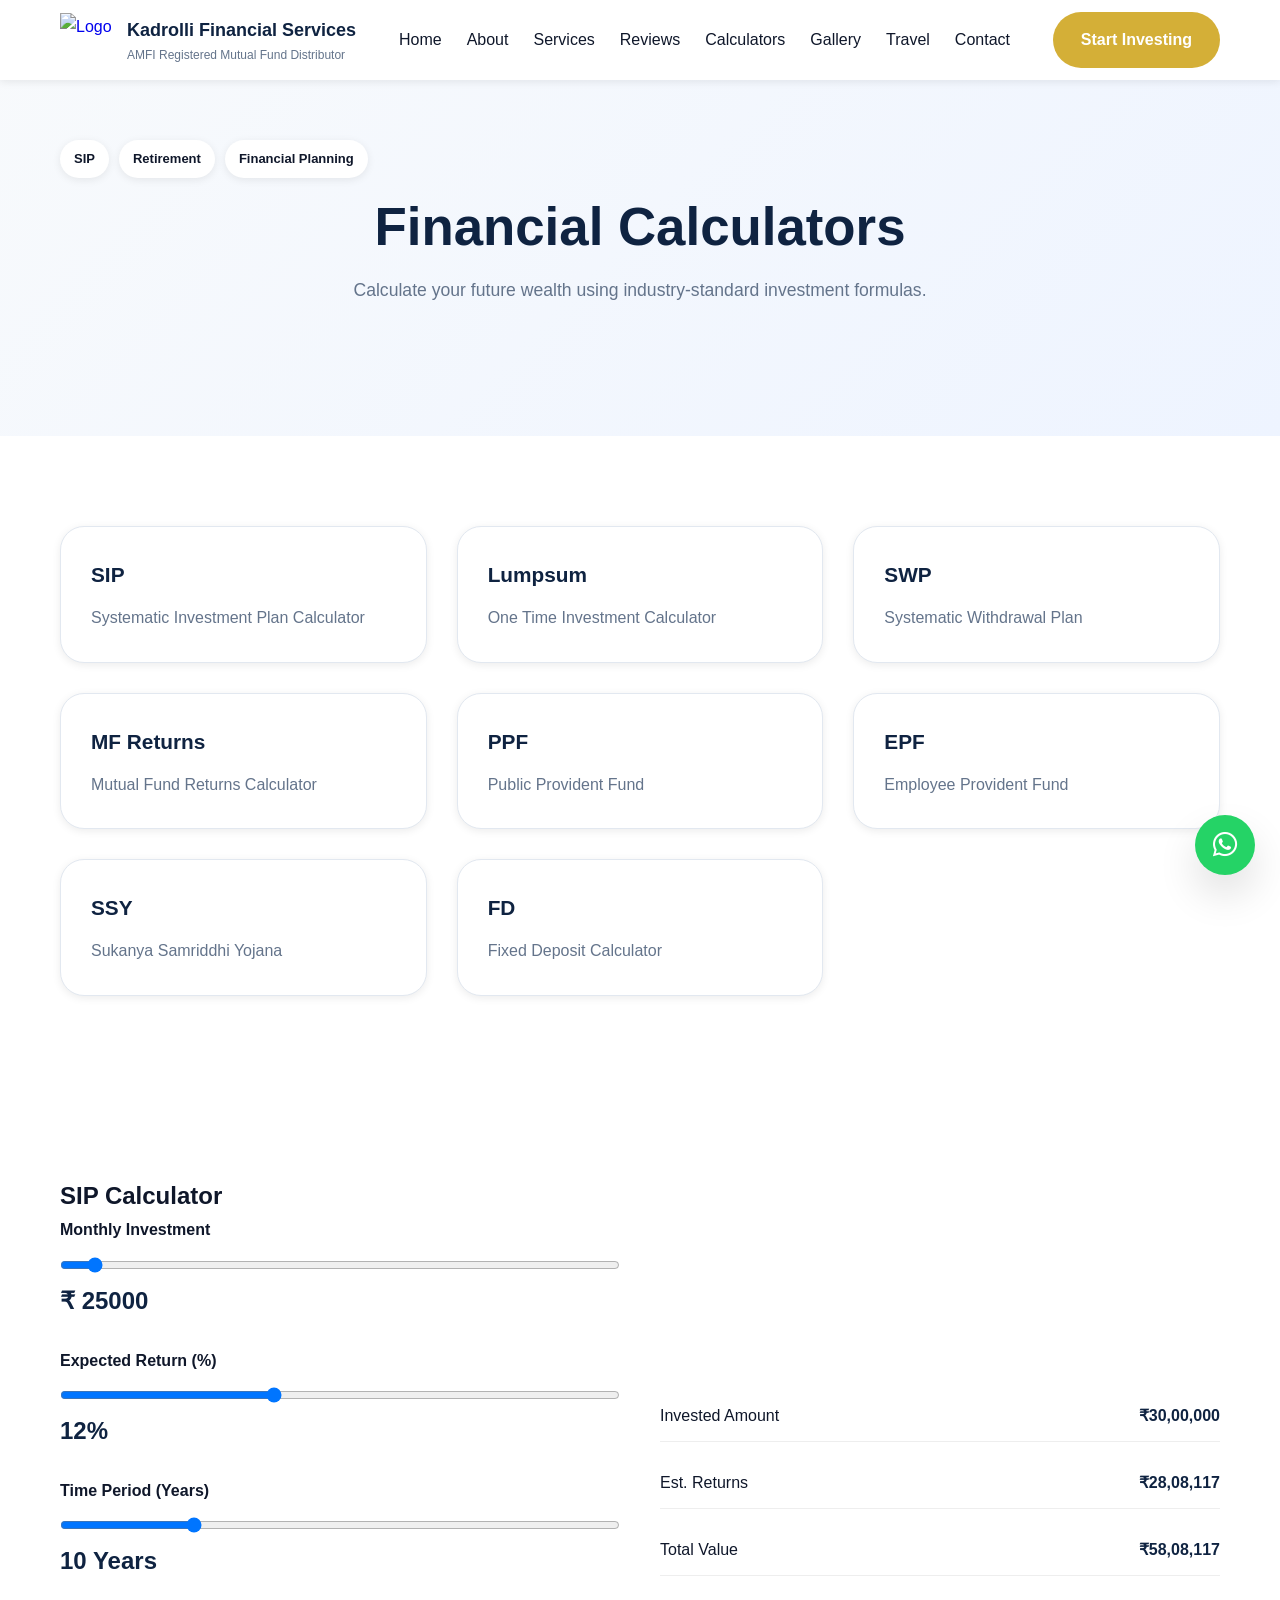
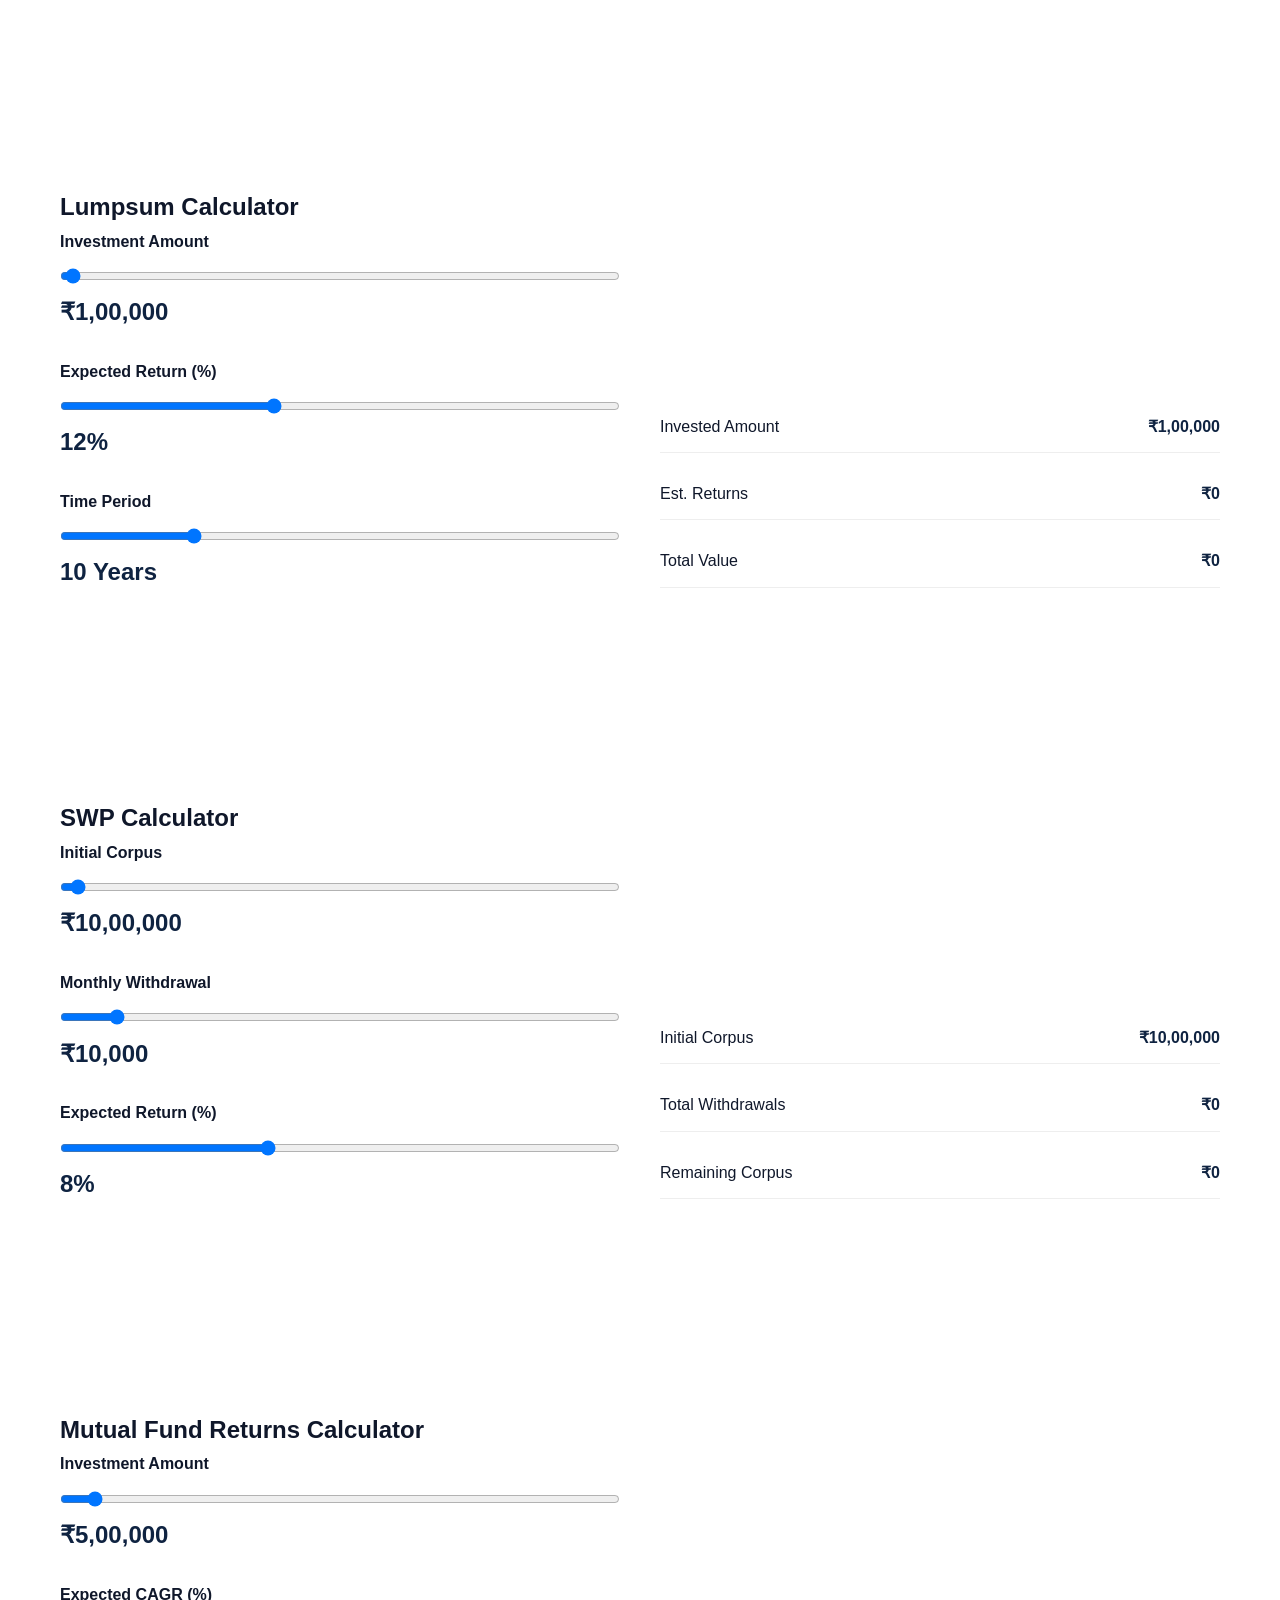
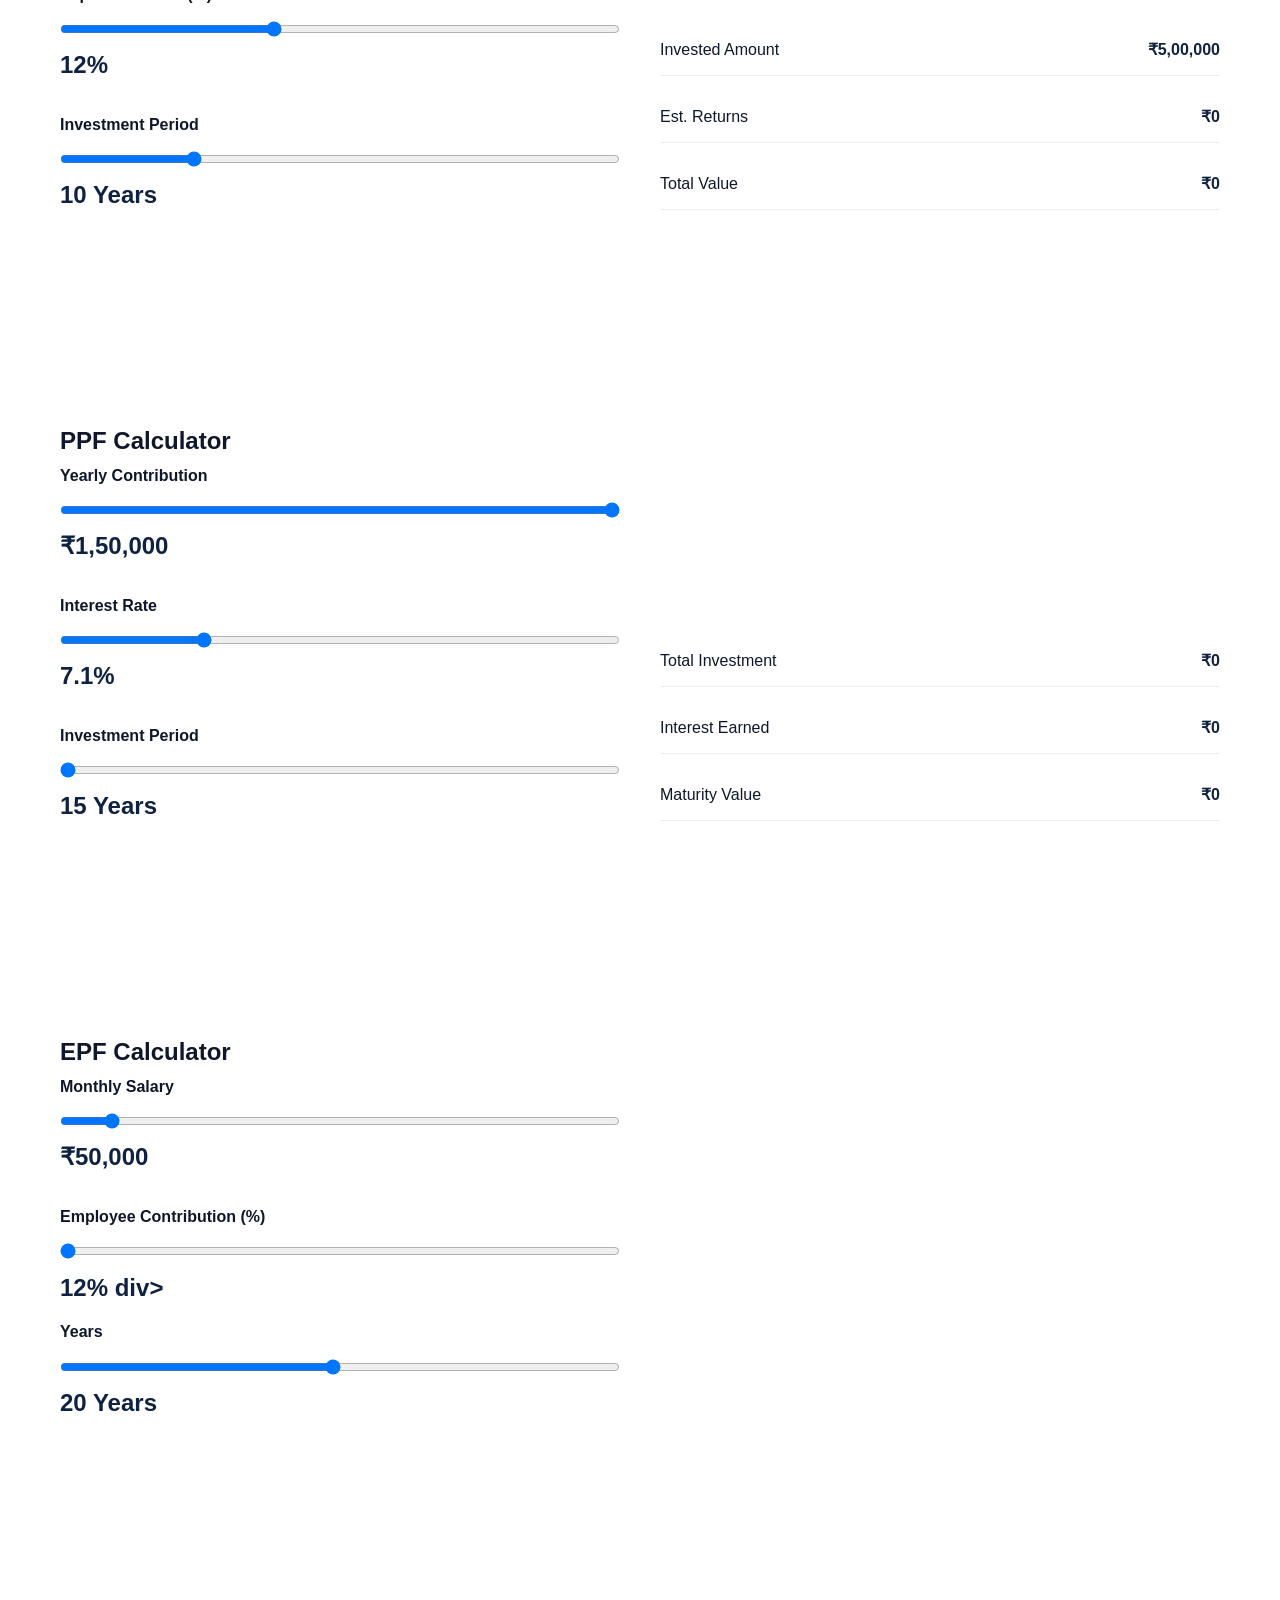
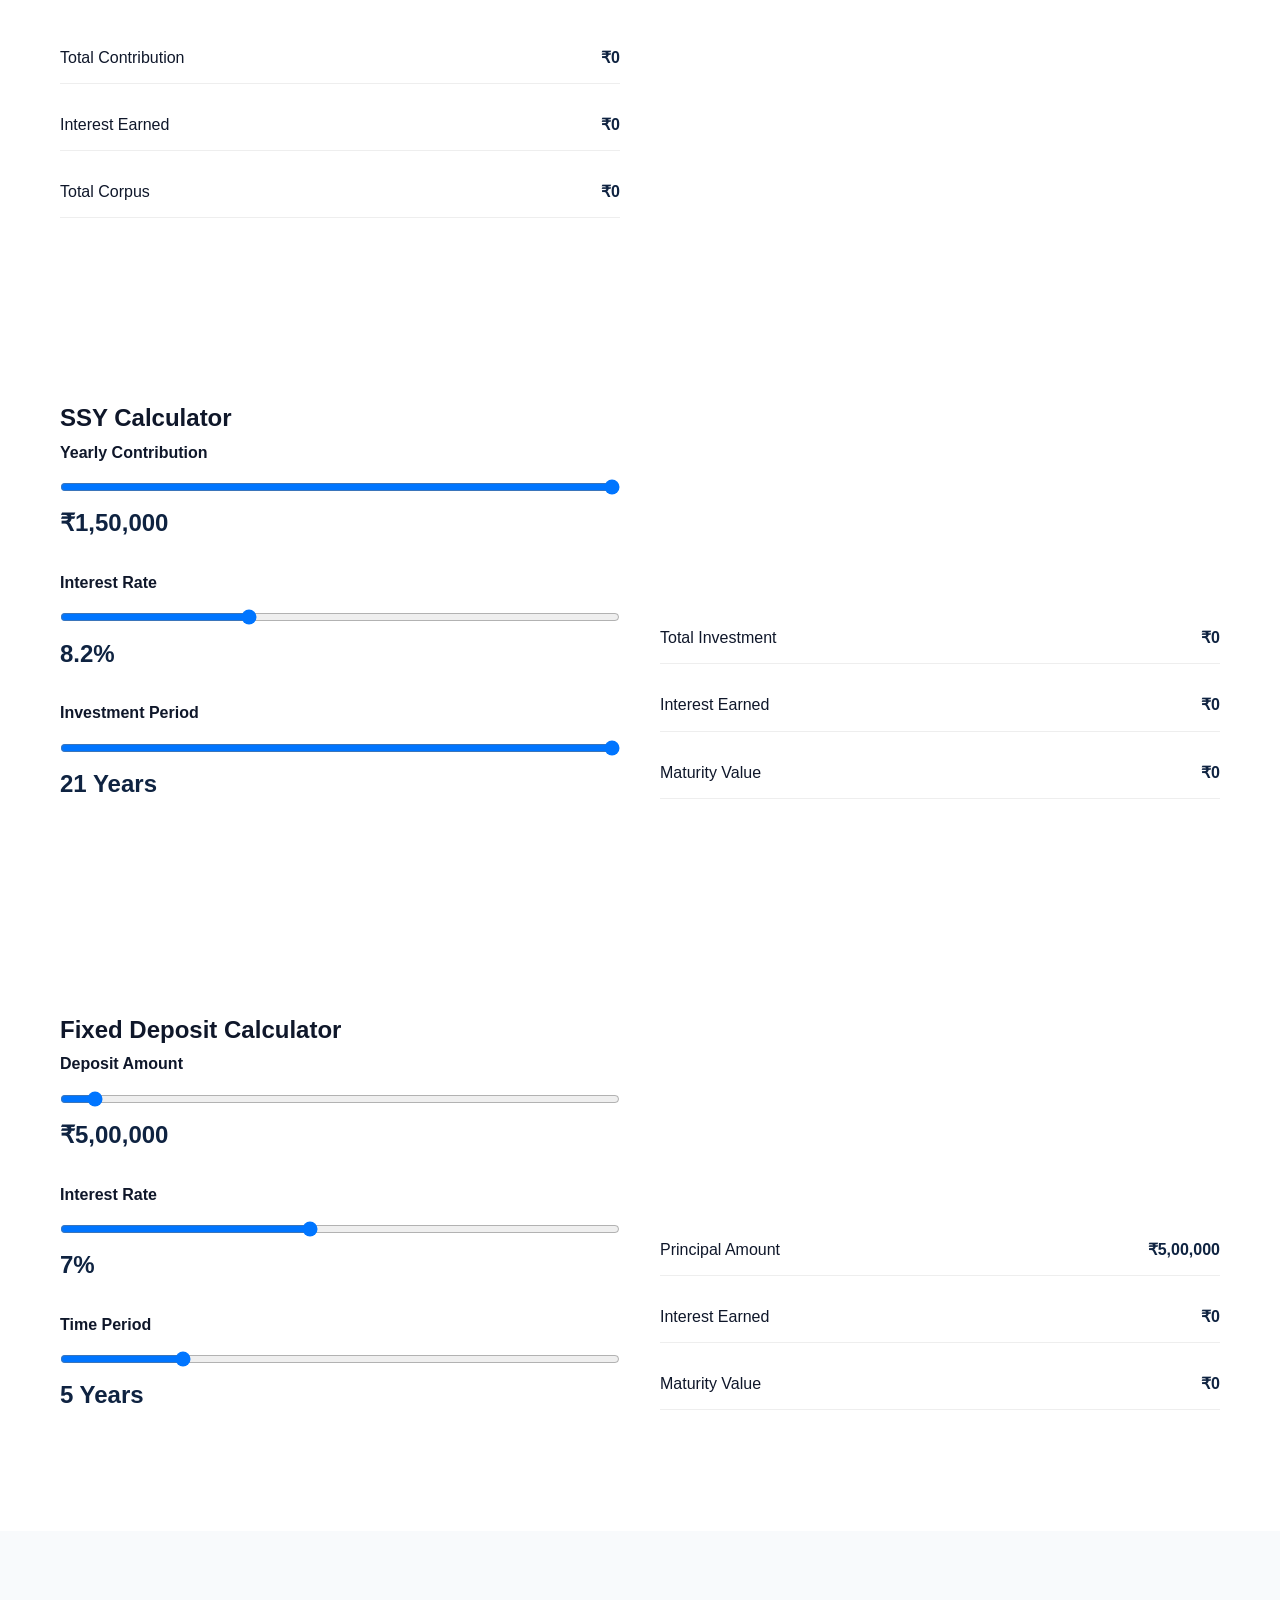
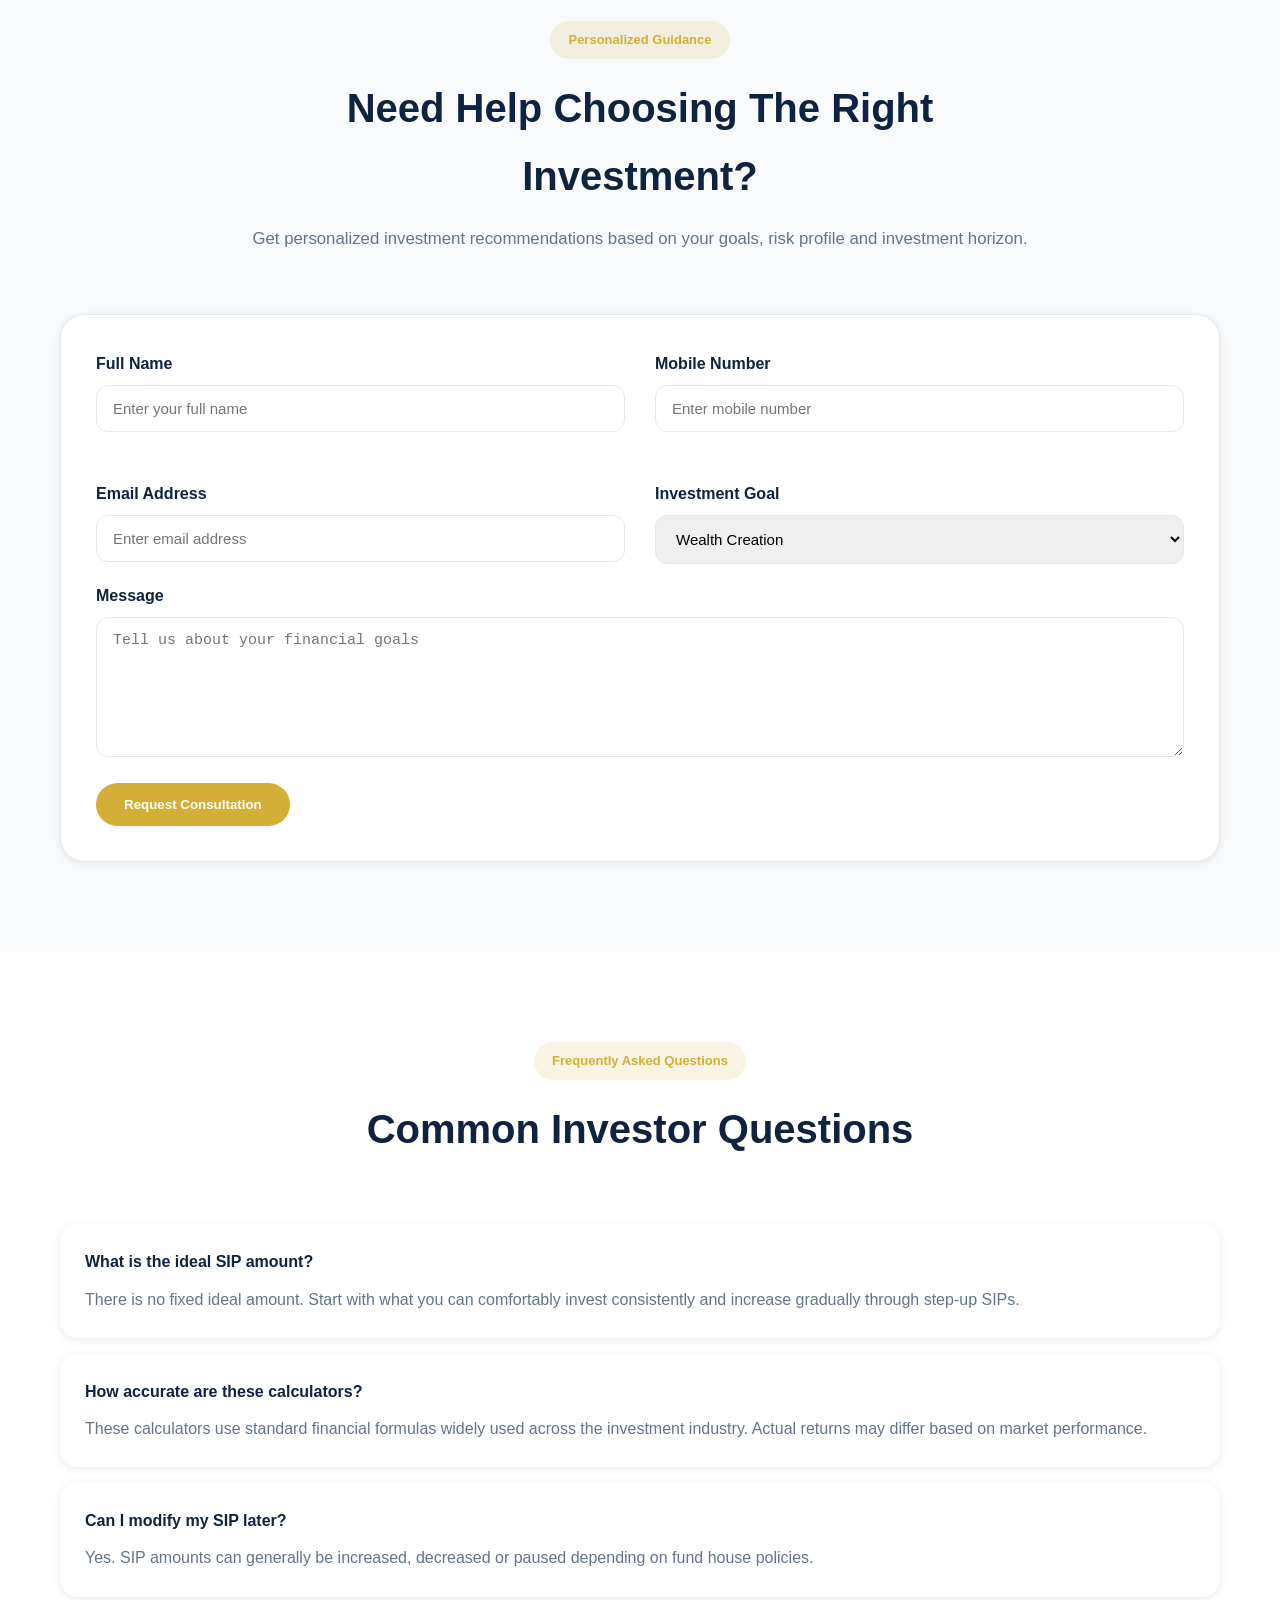
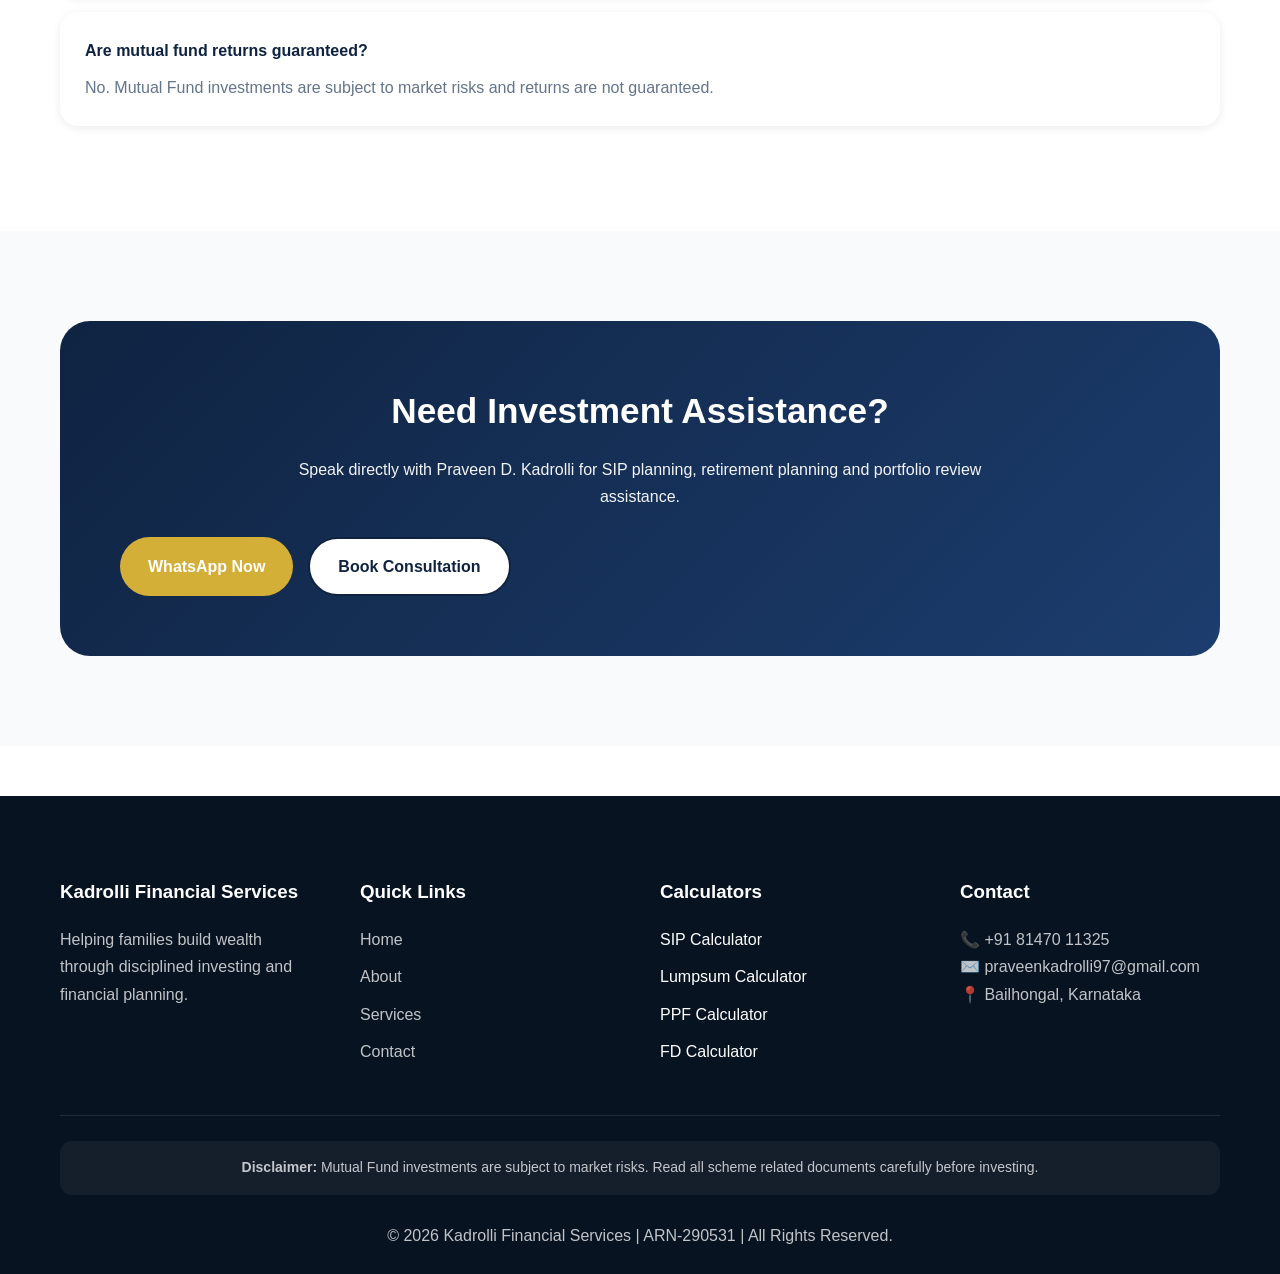
==== commit 5cbd6a99: "Update calculators.html" ====
--- a/calculators.html
+++ b/calculators.html
@@ -409,6 +409,23 @@
 
 <canvas id="lumpsumChart"></canvas>
 
+  <div class="result-box">
+
+<div class="result-row">
+<span>Invested Amount</span>
+<strong id="lumpsumInvested">₹1,00,000</strong>
+</div>
+
+<div class="result-row">
+<span>Est. Returns</span>
+<strong id="lumpsumReturns">₹0</strong>
+</div>
+
+<div class="result-row">
+<span>Total Value</span>
+<strong id="lumpsumTotal">₹0</strong>
+</div>
+
 </div>
 
 </div>
@@ -487,6 +504,23 @@
 
 <canvas id="swpChart"></canvas>
 
+  <div class="result-box">
+
+<div class="result-row">
+<span>Initial Corpus</span>
+<strong id="swpInvested">₹10,00,000</strong>
+</div>
+
+<div class="result-row">
+<span>Total Withdrawals</span>
+<strong id="swpReturns">₹0</strong>
+</div>
+
+<div class="result-row">
+<span>Remaining Corpus</span>
+<strong id="swpTotal">₹0</strong>
+</div>
+
 </div>
 
 </div>
@@ -564,6 +598,23 @@
 
 <canvas id="mfChart"></canvas>
 
+  <div class="result-box">
+
+<div class="result-row">
+<span>Invested Amount</span>
+<strong id="mfInvested">₹5,00,000</strong>
+</div>
+
+<div class="result-row">
+<span>Est. Returns</span>
+<strong id="mfReturns">₹0</strong>
+</div>
+
+<div class="result-row">
+<span>Total Value</span>
+<strong id="mfTotal">₹0</strong>
+</div>
+    
 </div>
 
 </div>
@@ -641,6 +692,22 @@
 <div class="calculator-right">
 
 <canvas id="ppfChart"></canvas>
+  <div class="result-box">
+
+<div class="result-row">
+<span>Total Investment</span>
+<strong id="ppfInvested">₹0</strong>
+</div>
+
+<div class="result-row">
+<span>Interest Earned</span>
+<strong id="ppfReturns">₹0</strong>
+</div>
+
+<div class="result-row">
+<span>Maturity Value</span>
+<strong id="ppfTotal">₹0</strong>
+</div>
 
 </div>
 
@@ -719,6 +786,22 @@
 <div class="calculator-right">
 
 <canvas id="epfChart"></canvas>
+  <div class="result-box">
+
+<div class="result-row">
+<span>Total Contribution</span>
+<strong id="epfInvested">₹0</strong>
+</div>
+
+<div class="result-row">
+<span>Interest Earned</span>
+<strong id="epfReturns">₹0</strong>
+</div>
+
+<div class="result-row">
+<span>Total Corpus</span>
+<strong id="epfTotal">₹0</strong>
+</div>
 
 </div>
 
@@ -797,6 +880,22 @@
 <div class="calculator-right">
 
 <canvas id="ssyChart"></canvas>
+  <div class="result-box">
+
+<div class="result-row">
+<span>Total Investment</span>
+<strong id="ssyInvested">₹0</strong>
+</div>
+
+<div class="result-row">
+<span>Interest Earned</span>
+<strong id="ssyReturns">₹0</strong>
+</div>
+
+<div class="result-row">
+<span>Maturity Value</span>
+<strong id="ssyTotal">₹0</strong>
+</div>
 
 </div>
 
@@ -875,6 +974,22 @@
 <div class="calculator-right">
 
 <canvas id="fdChart"></canvas>
+  <div class="result-box">
+
+<div class="result-row">
+<span>Principal Amount</span>
+<strong id="fdInvested">₹5,00,000</strong>
+</div>
+
+<div class="result-row">
+<span>Interest Earned</span>
+<strong id="fdReturns">₹0</strong>
+</div>
+
+<div class="result-row">
+<span>Maturity Value</span>
+<strong id="fdTotal">₹0</strong>
+</div>
 
 </div>
 
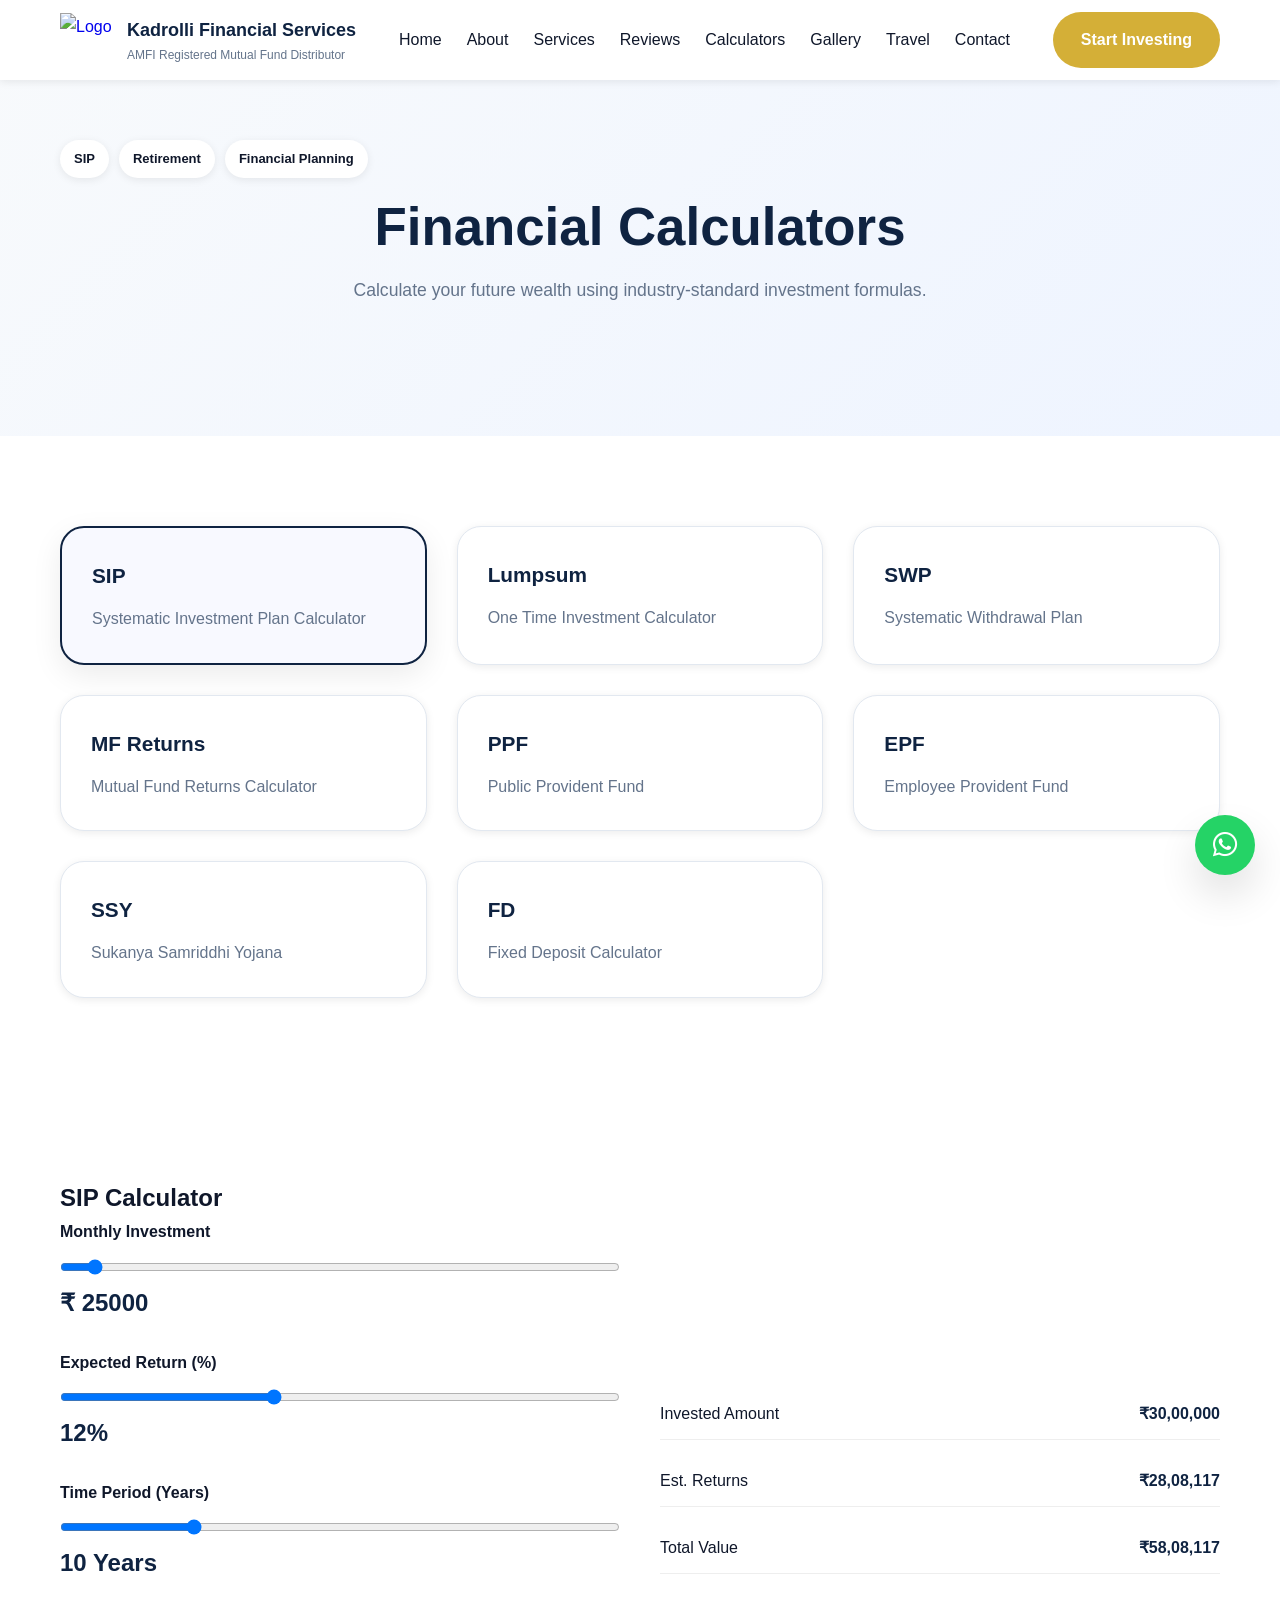
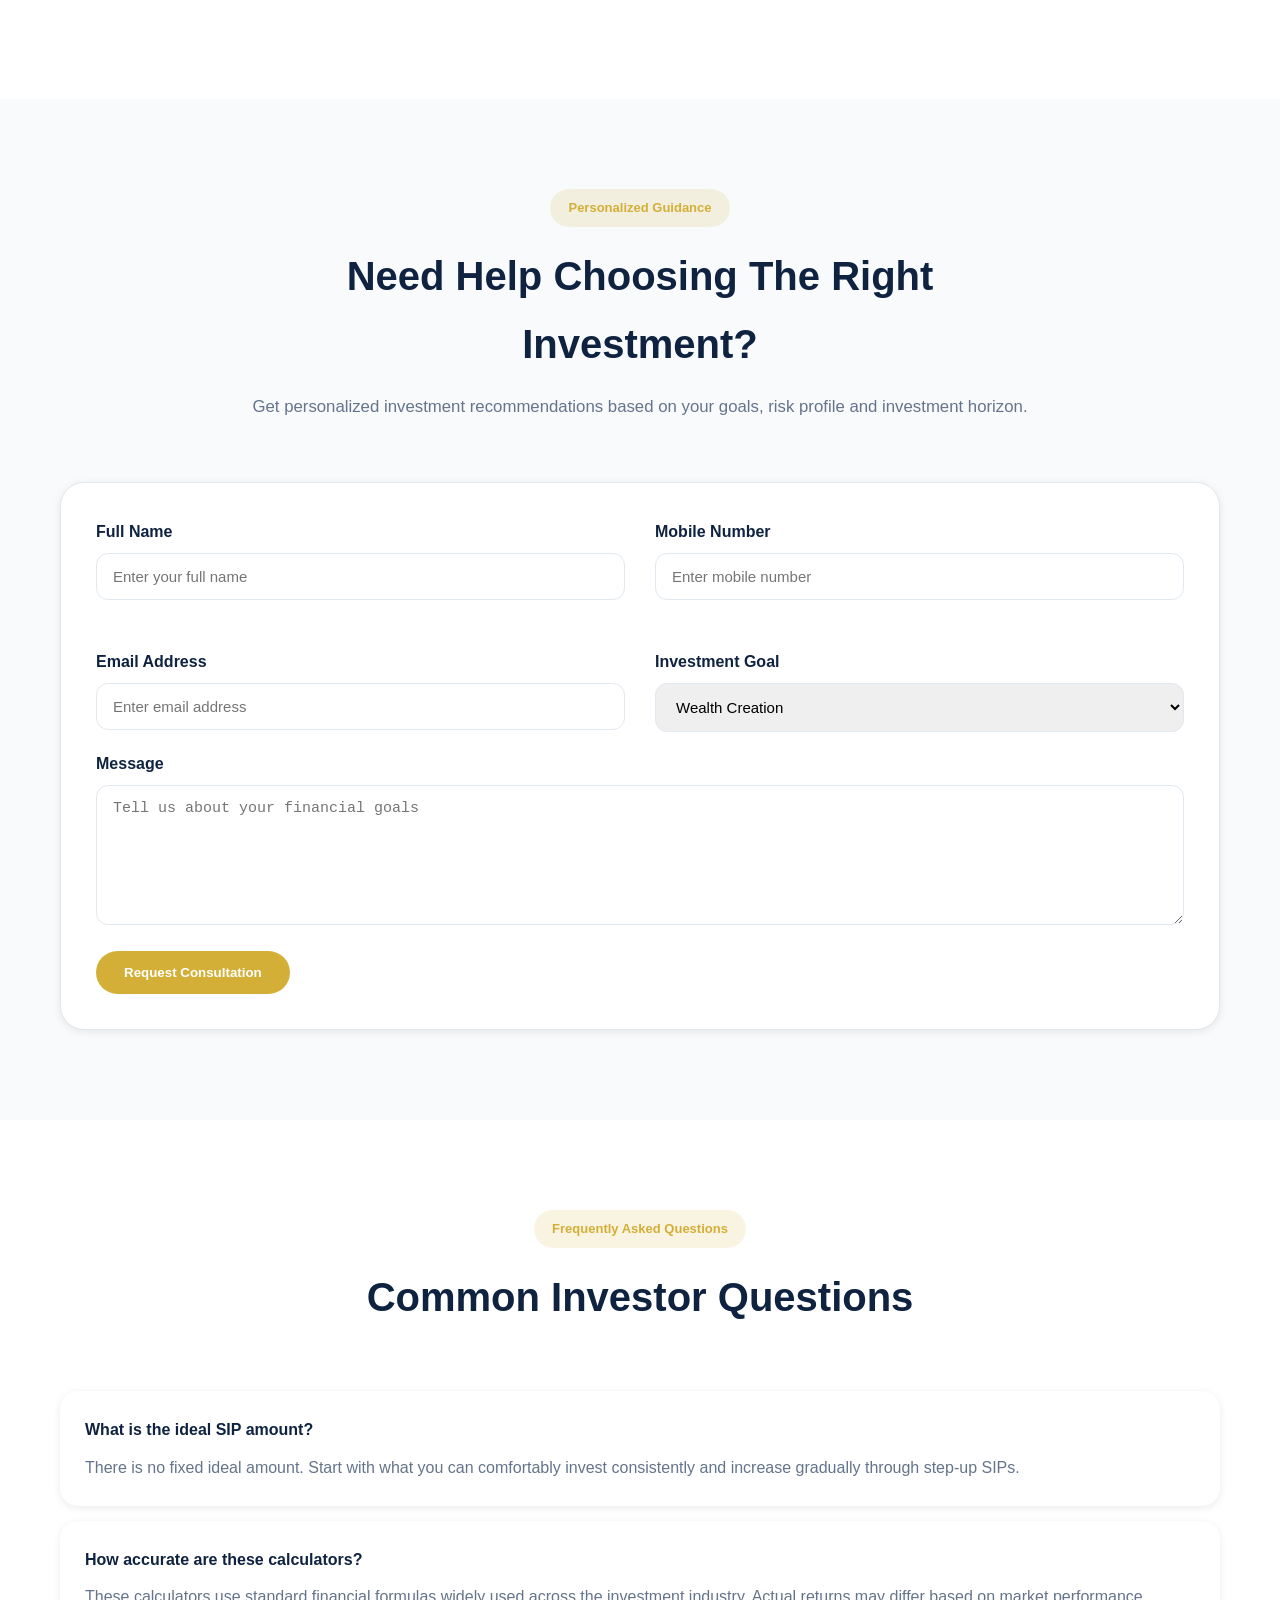
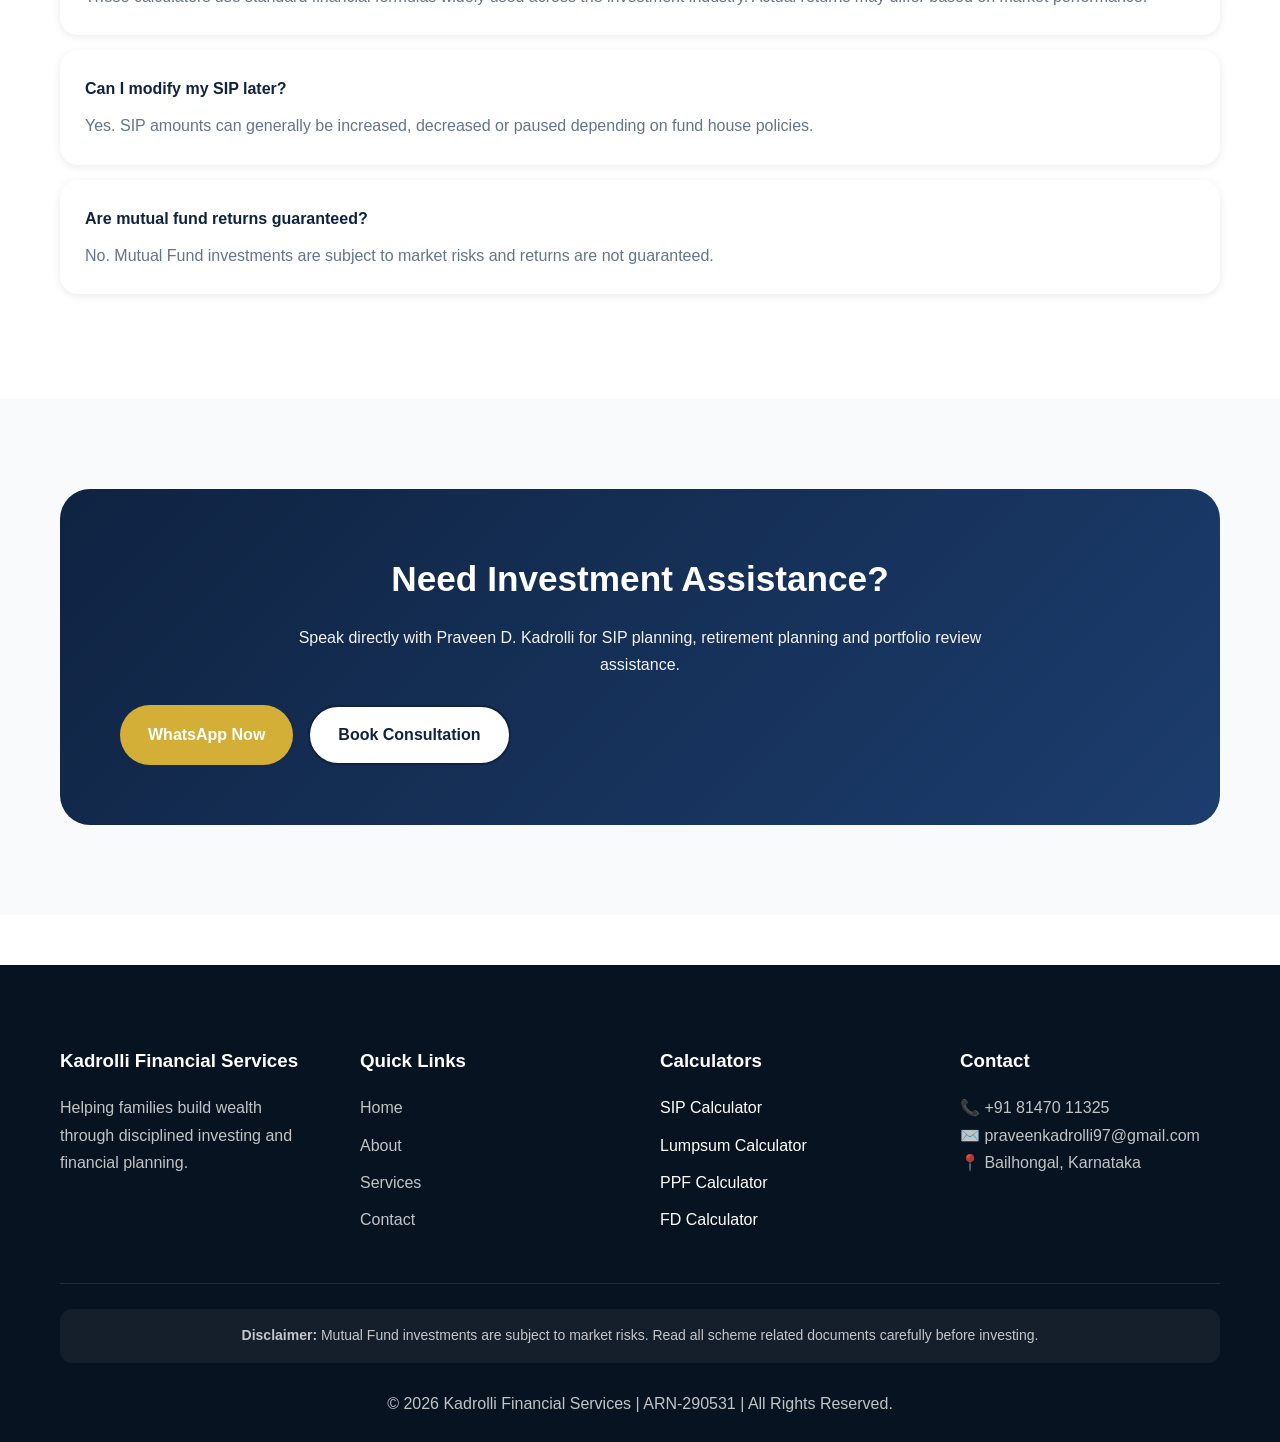
==== commit 644a4c12: "Update calculators.html" ====
--- a/calculators.html
+++ b/calculators.html
@@ -359,11 +359,12 @@
 min="1000"
 max="10000000"
 step="1000"
-value="100000">
-
-<div class="slider-value">
-
-₹1,00,000
+value="100000"
+id="lumpsumAmount">
+
+<div class="slider-value">
+
+₹ <span id="lumpsumAmountText">1,00,000</span>
 
 </div>
 
@@ -376,11 +377,12 @@
 <input type="range"
 min="1"
 max="30"
-value="12">
-
-<div class="slider-value">
-
-12%
+value="12"
+id="lumpsumRate">
+
+<div class="slider-value">
+
+<span id="lumpsumRateText">12</span>%
 
 </div>
 
@@ -393,11 +395,12 @@
 <input type="range"
 min="1"
 max="40"
-value="10">
-
-<div class="slider-value">
-
-10 Years
+value="10"
+id="lumpsumYears">
+
+<div class="slider-value">
+
+<span id="lumpsumYearsText">10</span> Years
 
 </div>
 
@@ -454,11 +457,12 @@
 <input type="range"
 min="100000"
 max="50000000"
-value="1000000">
-
-<div class="slider-value">
-
-₹10,00,000
+value="1000000"
+id="swpCorpus">
+
+<div class="slider-value">
+
+₹ <span id="swpCorpusText">10,00,000</span>
 
 </div>
 
@@ -471,11 +475,12 @@
 <input type="range"
 min="1000"
 max="100000"
-value="10000">
-
-<div class="slider-value">
-
-₹10,000
+value="10000"
+id="swpWithdrawal">
+
+<div class="slider-value">
+
+₹ <span id="swpWithdrawalText">10,000</span>
 
 </div>
 
@@ -488,11 +493,30 @@
 <input type="range"
 min="1"
 max="20"
-value="8">
-
-<div class="slider-value">
-
-8%
+value="8"
+id="swpRate">
+
+<div class="slider-value">
+
+<span id="swpRateText">8</span>%
+
+</div>
+
+</div>
+
+<div class="slider-group">
+
+<label>Withdrawal Period (Years)</label>
+
+<input type="range"
+min="1"
+max="40"
+value="10"
+id="swpYears">
+
+<div class="slider-value">
+
+<span id="swpYearsText">10</span> Years
 
 </div>
 
@@ -548,11 +572,12 @@
 <input type="range"
 min="1000"
 max="10000000"
-value="500000">
-
-<div class="slider-value">
-
-₹5,00,000
+value="500000"
+id="mfAmount">
+
+<div class="slider-value">
+
+₹ <span id="mfAmountText">5,00,000</span>
 
 </div>
 
@@ -565,11 +590,12 @@
 <input type="range"
 min="1"
 max="30"
-value="12">
-
-<div class="slider-value">
-
-12%
+value="12"
+id="mfRate">
+
+<div class="slider-value">
+
+<span id="mfRateText">12</span>%
 
 </div>
 
@@ -582,11 +608,12 @@
 <input type="range"
 min="1"
 max="40"
-value="10">
-
-<div class="slider-value">
-
-10 Years
+value="10"
+id="mfYears">
+
+<div class="slider-value">
+
+<span id="mfYearsText">10</span> Years
 
 </div>
 
@@ -643,11 +670,12 @@
 <input type="range"
 min="500"
 max="150000"
-value="150000">
-
-<div class="slider-value">
-
-₹1,50,000
+value="150000"
+id="ppfAmount">
+
+<div class="slider-value">
+
+₹ <span id="ppfAmountText">1,50,000</span>
 
 </div>
 
@@ -660,11 +688,13 @@
 <input type="range"
 min="6"
 max="10"
-value="7.1">
-
-<div class="slider-value">
-
-7.1%
+step="0.1"
+value="7.1"
+id="ppfRate">
+
+<div class="slider-value">
+
+<span id="ppfRateText">7.1</span>%
 
 </div>
 
@@ -677,11 +707,12 @@
 <input type="range"
 min="15"
 max="30"
-value="15">
-
-<div class="slider-value">
-
-15 Years
+value="15"
+id="ppfYears">
+
+<div class="slider-value">
+
+<span id="ppfYearsText">15</span> Years
 
 </div>
 
@@ -737,11 +768,12 @@
 <input type="range"
 min="10000"
 max="500000"
-value="50000">
-
-<div class="slider-value">
-
-₹50,000
+value="50000"
+id="epfSalary">
+
+<div class="slider-value">
+
+₹ <span id="epfSalaryText">50,000</span>
 
 </div>
 
@@ -754,13 +786,14 @@
 <input type="range"
 min="12"
 max="12"
-value="12">
-
-<div class="slider-value">
-
-12%
-
-div>
+value="12"
+id="epfContribution">
+
+<div class="slider-value">
+
+<span id="epfContributionText">12</span>%
+
+</div>
 
 </div>
 
@@ -771,11 +804,12 @@
 <input type="range"
 min="1"
 max="40"
-value="20">
-
-<div class="slider-value">
-
-20 Years
+value="20"
+id="epfYears">
+
+<div class="slider-value">
+
+<span id="epfYearsText">20</span> Years
 
 </div>
 
@@ -831,11 +865,12 @@
 <input type="range"
 min="250"
 max="150000"
-value="150000">
-
-<div class="slider-value">
-
-₹1,50,000
+value="150000"
+id="ssyAmount">
+
+<div class="slider-value">
+
+₹ <span id="ssyAmountText">1,50,000</span>
 
 </div>
 
@@ -848,11 +883,13 @@
 <input type="range"
 min="7"
 max="10"
-value="8.2">
-
-<div class="slider-value">
-
-8.2%
+step="0.1"
+value="8.2"
+id="ssyRate">
+
+<div class="slider-value">
+
+<span id="ssyRateText">8.2</span>%
 
 </div>
 
@@ -865,11 +902,12 @@
 <input type="range"
 min="15"
 max="21"
-value="21">
-
-<div class="slider-value">
-
-21 Years
+value="21"
+id="ssyYears">
+
+<div class="slider-value">
+
+<span id="ssyYearsText">21</span> Years
 
 </div>
 
@@ -925,11 +963,12 @@
 <input type="range"
 min="1000"
 max="10000000"
-value="500000">
-
-<div class="slider-value">
-
-₹5,00,000
+value="500000"
+id="fdAmount">
+
+<div class="slider-value">
+
+₹ <span id="fdAmountText">5,00,000</span>
 
 </div>
 
@@ -942,11 +981,13 @@
 <input type="range"
 min="3"
 max="12"
-value="7">
-
-<div class="slider-value">
-
-7%
+step="0.1"
+value="7"
+id="fdRate">
+
+<div class="slider-value">
+
+<span id="fdRateText">7</span>%
 
 </div>
 
@@ -959,11 +1000,12 @@
 <input type="range"
 min="1"
 max="20"
-value="5">
-
-<div class="slider-value">
-
-5 Years
+value="5"
+id="fdYears">
+
+<div class="slider-value">
+
+<span id="fdYearsText">5</span> Years
 
 </div>
 
--- a/assets/style.css
+++ b/assets/style.css
@@ -2083,3 +2083,28 @@
 }
 
 }
+
+/* ==========================================
+   CALCULATOR SELECTOR & SWITCHING
+========================================== */
+
+.calc-selector{
+cursor:pointer;
+transition:all .3s ease;
+}
+
+.calc-selector.active-calc{
+border:2px solid var(--primary);
+background:#f8f9ff;
+box-shadow:0 10px 30px rgba(0,0,0,.08);
+}
+
+.hidden-calculator{
+display:none;
+}
+
+.calculator-section canvas{
+max-width:350px;
+margin:auto;
+display:block;
+}
